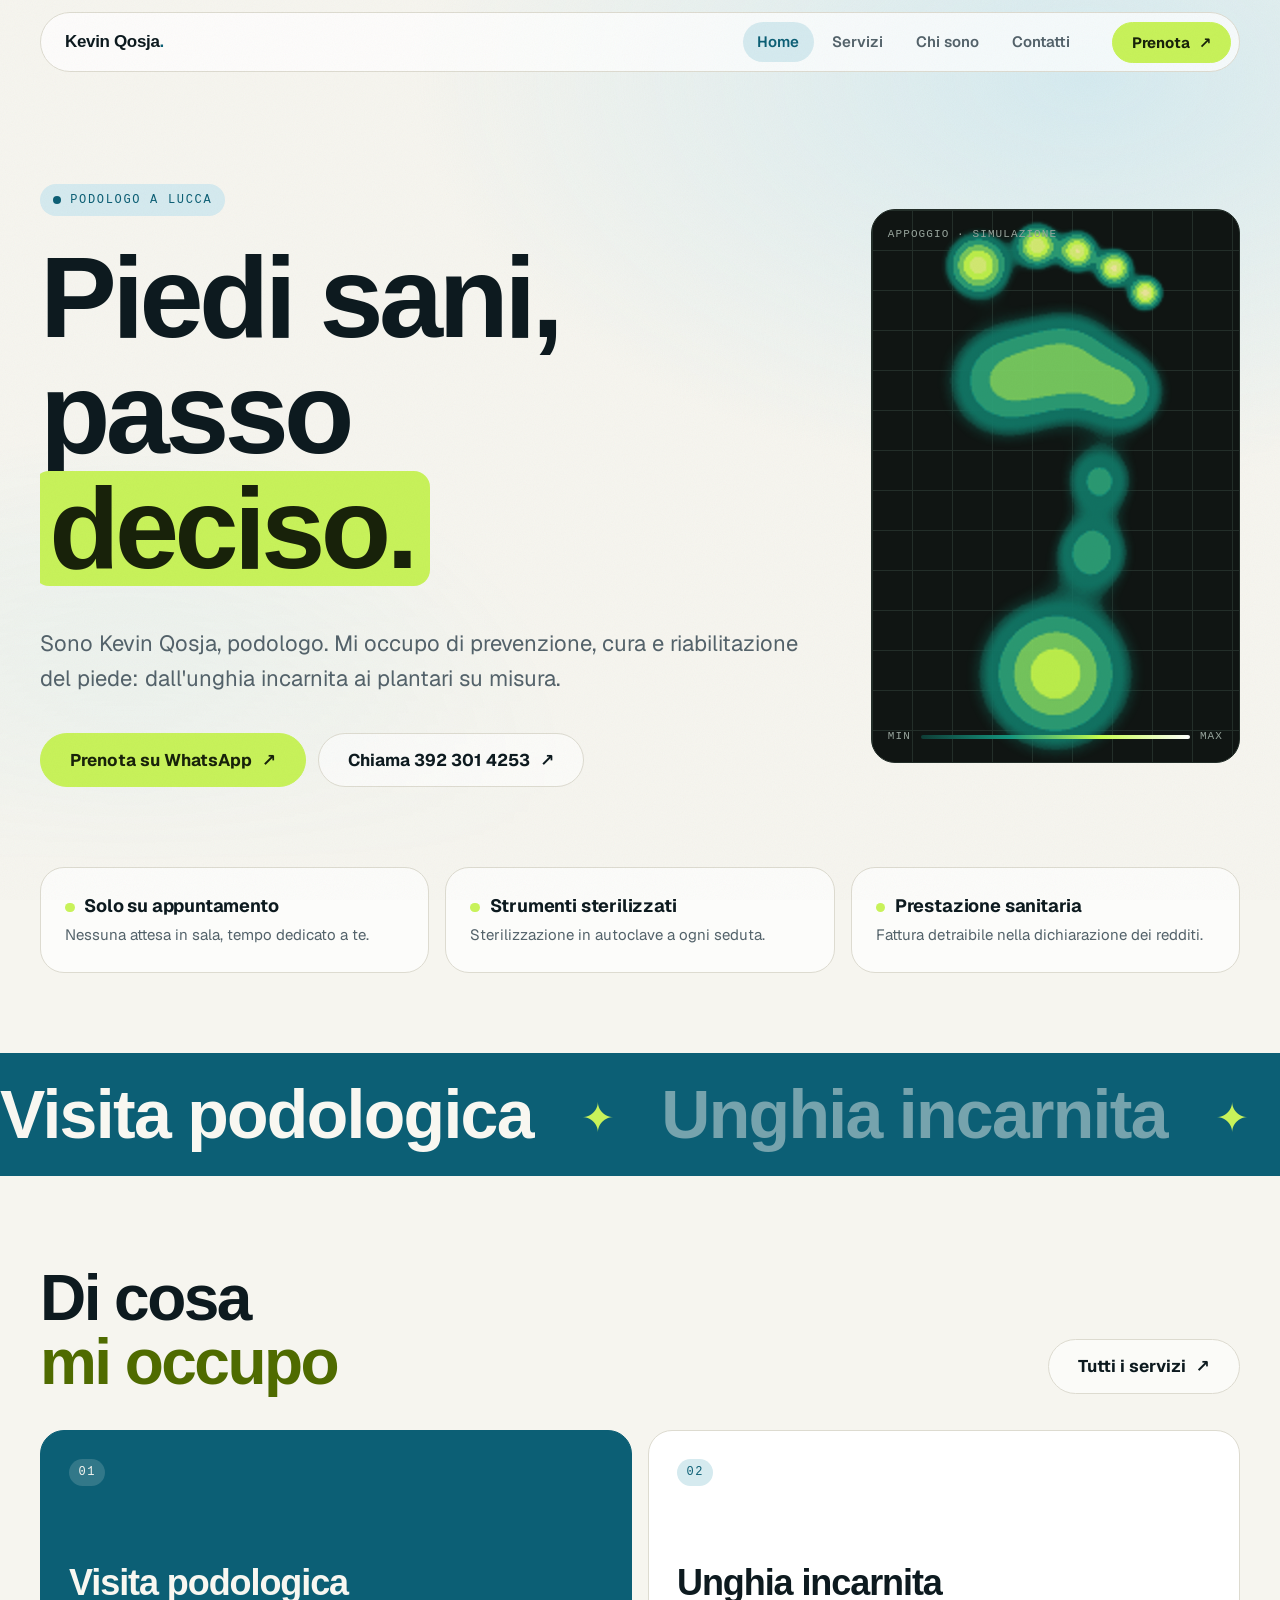
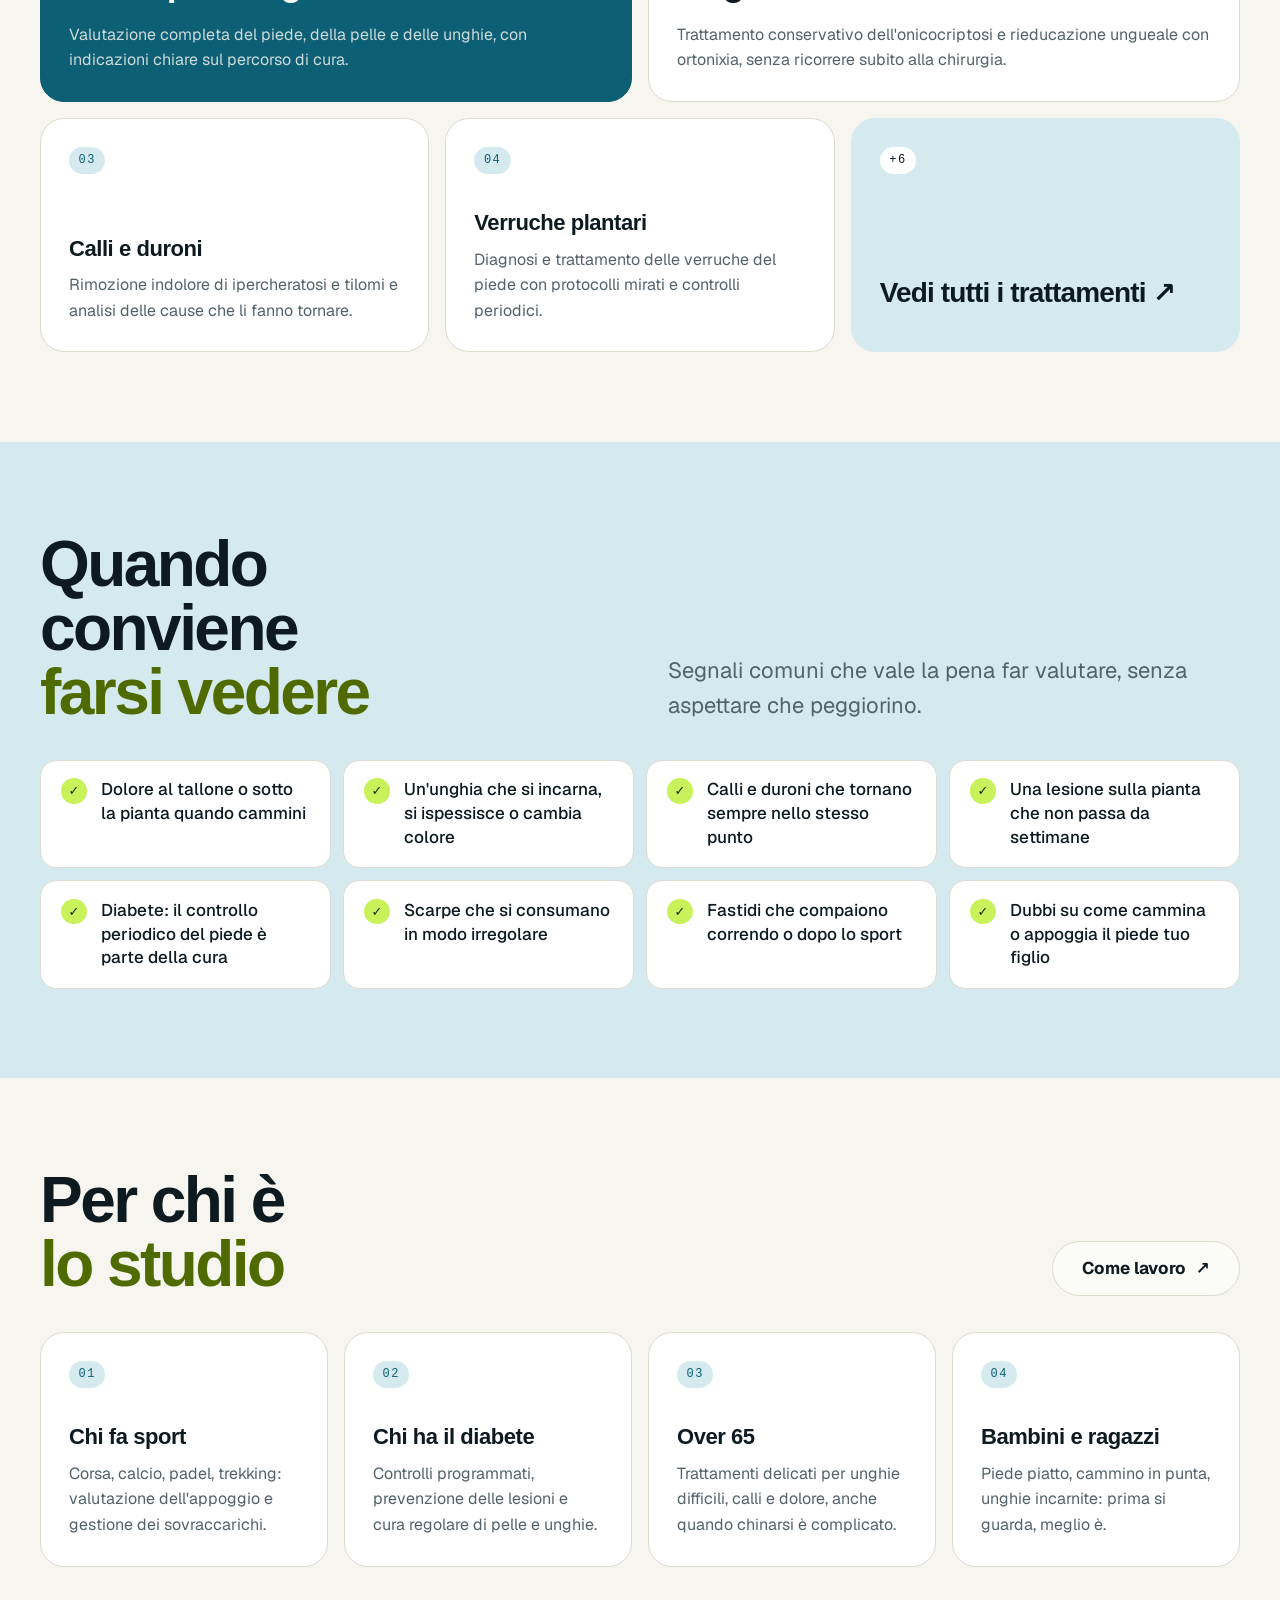
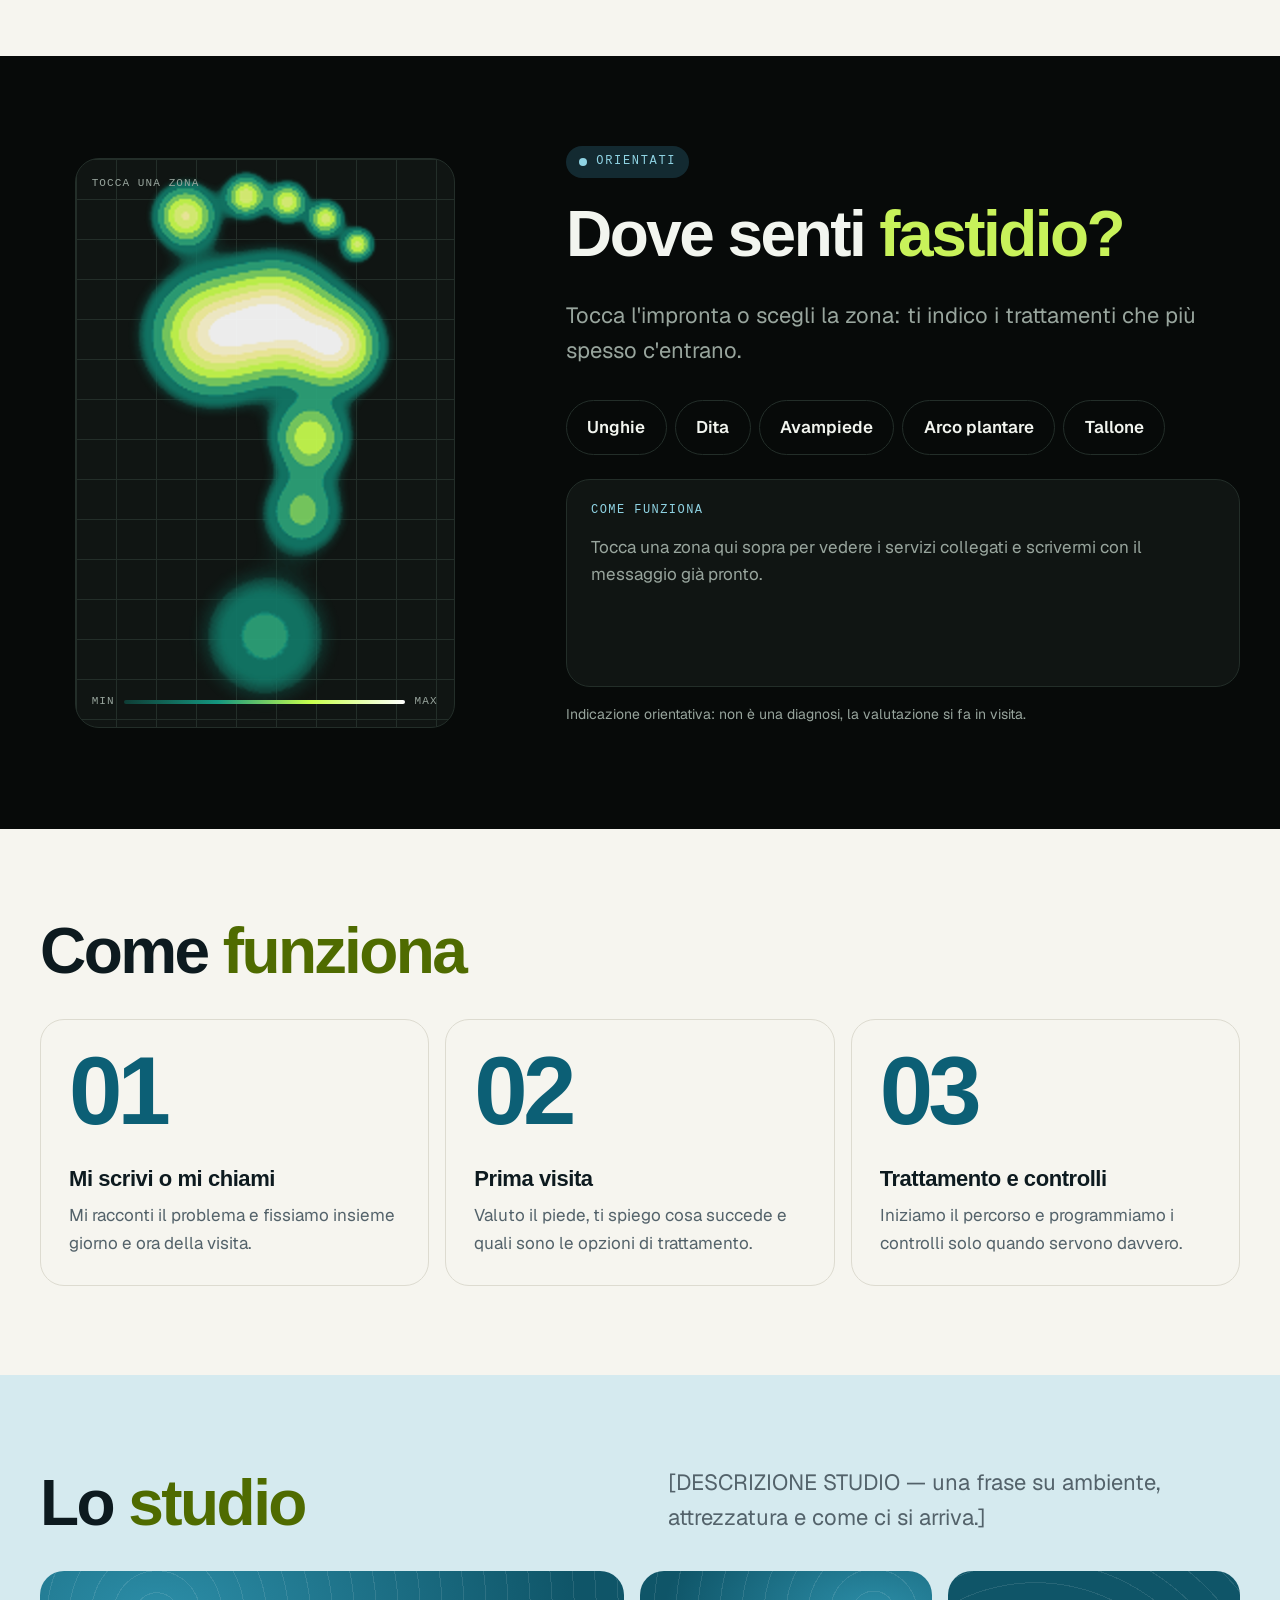
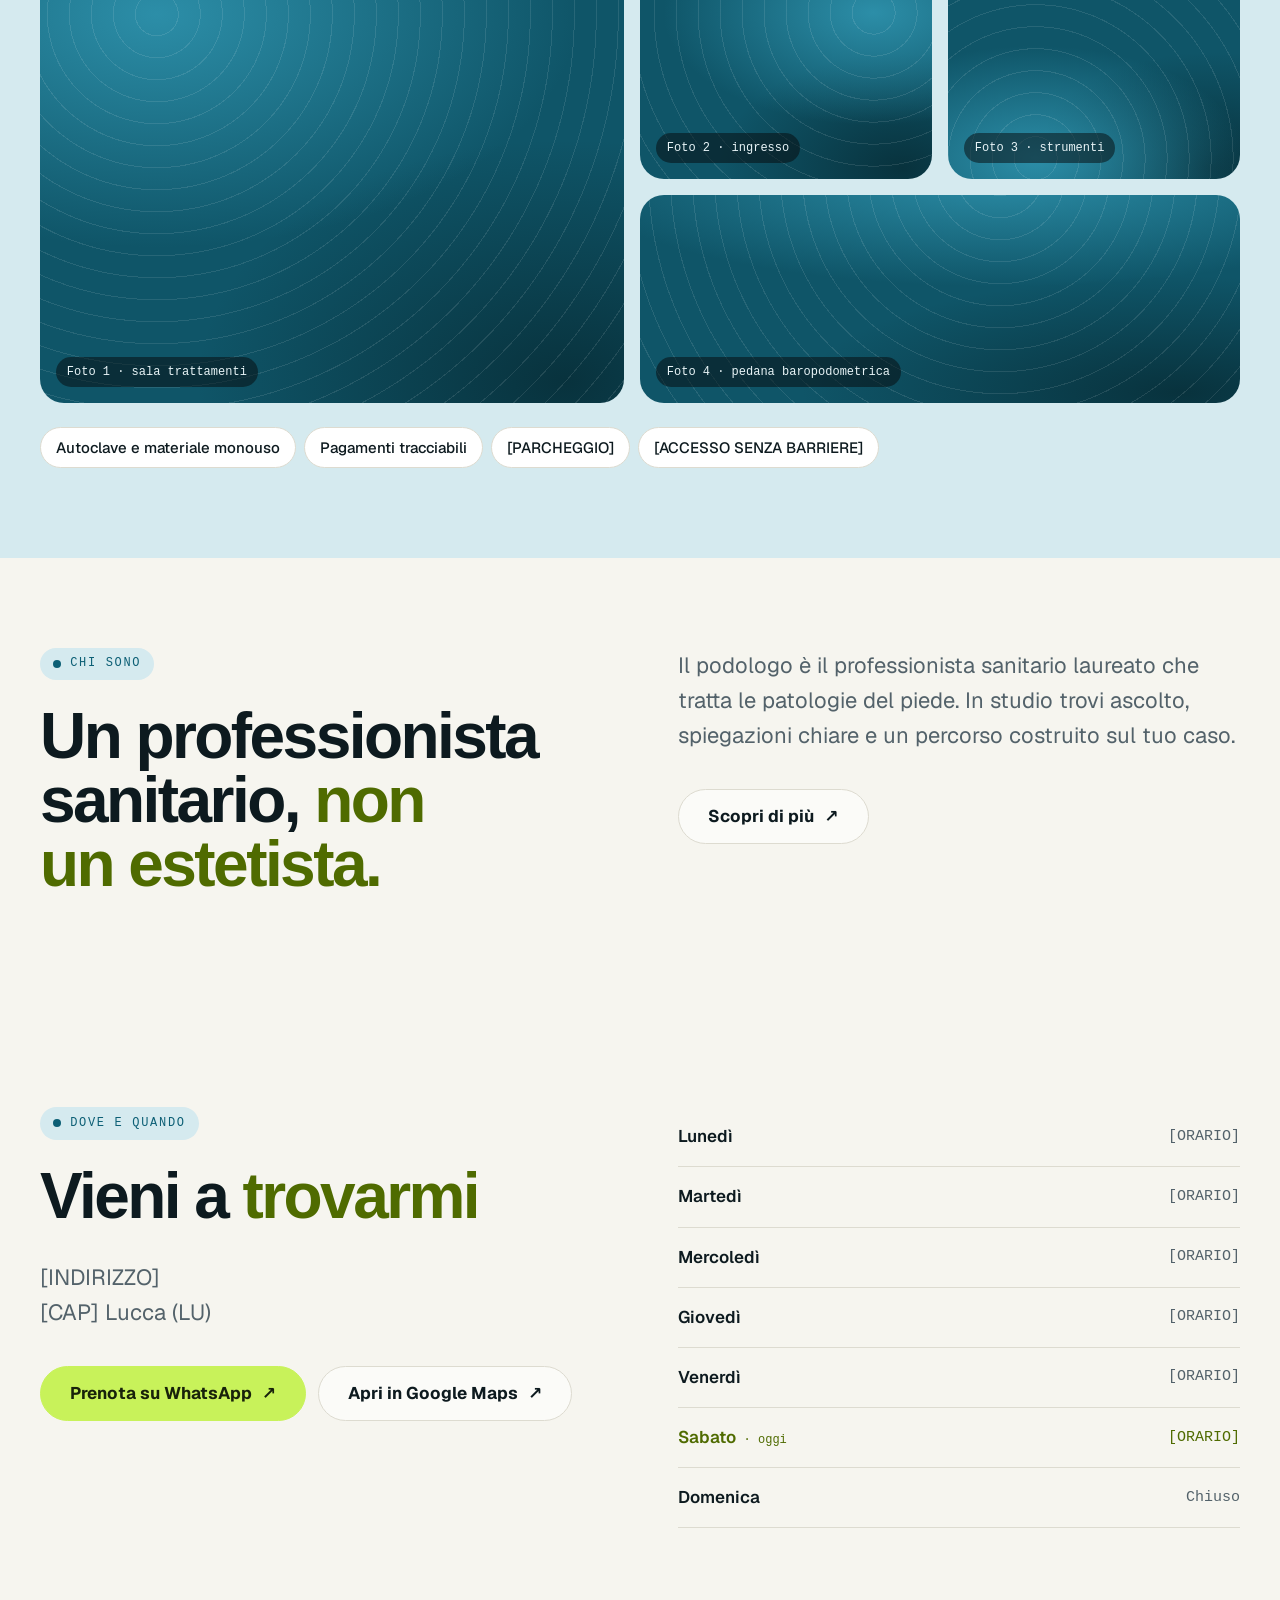
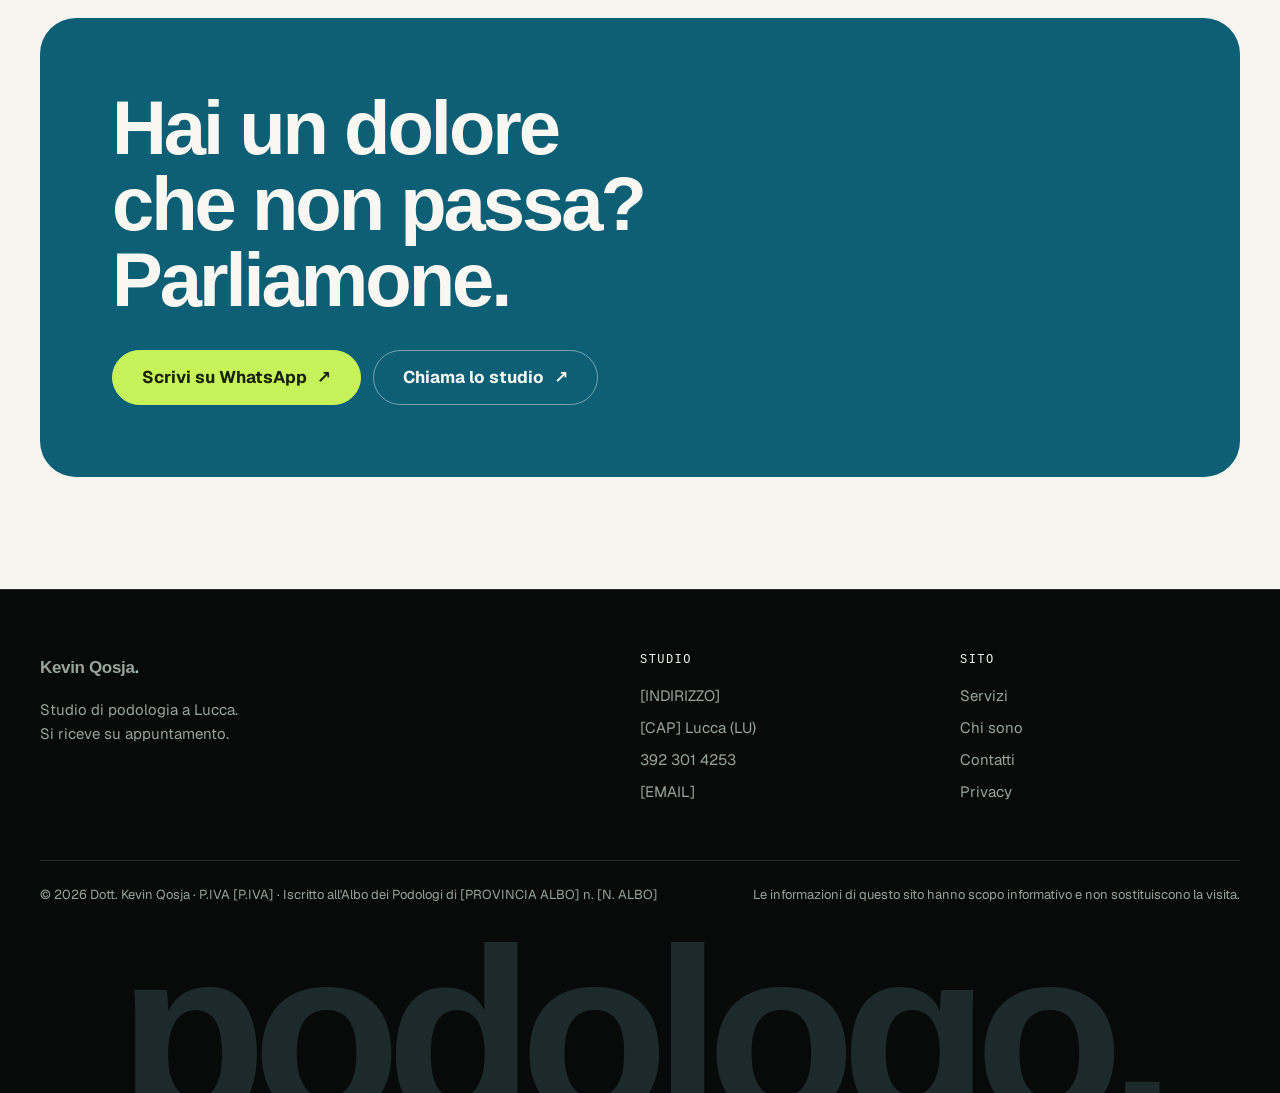
==== index.html @ 8a1498cc "Sito dello studio di podologia di Kevin Qosja (bozza) Sito statico multi-pagina: home, servizi, chi " ====
<!doctype html>
<html lang="it">
<head>
  <meta charset="utf-8">
  <meta name="viewport" content="width=device-width, initial-scale=1">
  <title>Kevin Qosja — Podologo a Lucca</title>
  <meta name="description" content="Studio di podologia a Lucca: unghia incarnita, calli, verruche, piede diabetico, plantari su misura. Prenota su WhatsApp o per telefono.">
  <meta name="robots" content="noindex, nofollow">
  <meta name="theme-color" content="#0c5f75">
  <link rel="preload" href="fonts/bricolage-grotesque.woff2" as="font" type="font/woff2" crossorigin>
  <link rel="preload" href="fonts/geist.woff2" as="font" type="font/woff2" crossorigin>
  <meta property="og:type" content="website">
  <meta property="og:locale" content="it_IT">
  <meta property="og:title" content="Kevin Qosja — Podologo a Lucca">
  <meta property="og:description" content="Studio di podologia a Lucca: unghia incarnita, calli, verruche, piede diabetico, plantari su misura. Prenota su WhatsApp o per telefono.">
  <link rel="icon" href="favicon.svg" type="image/svg+xml">
  <link rel="stylesheet" href="css/style.css">
  <script>document.documentElement.classList.add('js')</script>
</head>
<body>
  <a class="skip" href="#contenuto">Vai al contenuto</a>
  <div class="progress" aria-hidden="true"></div>

  <header class="header">
    <div class="wrap">
      <div class="header__in">
        <a class="logo" href="index.html">Kevin Qosja<span>.</span></a>
        <button class="burger" aria-label="Apri il menu" aria-expanded="false" aria-controls="nav"><span></span></button>
        <nav class="nav" id="nav" aria-label="Principale">
          <ul>
          <li><a href="index.html" aria-current="page">Home</a></li>
          <li><a href="servizi.html">Servizi</a></li>
          <li><a href="chi-sono.html">Chi sono</a></li>
          <li><a href="contatti.html">Contatti</a></li>
          </ul>
          <a class="btn btn--sm" href="https://wa.me/393923014253?text=Buongiorno%2C%20vorrei%20prenotare%20una%20visita%20podologica.">Prenota</a>
        </nav>
      </div>
    </div>
  </header>

  <main id="contenuto">
    <section class="hero">
      <div class="wrap hero__grid">
        <div>
          <p class="eyebrow">Podologo a Lucca</p>
          <h1>
            <span class="line"><span>Piedi sani,</span></span>
            <span class="line" style="--i:1"><span>passo</span></span>
            <span class="line" style="--i:2"><span class="accent">deciso.</span></span>
          </h1>
          <p class="lead" data-reveal style="--i:4">Sono Kevin Qosja, podologo. Mi occupo di prevenzione, cura e riabilitazione del piede: dall'unghia incarnita ai plantari su misura.</p>
          <div class="btn-row" data-reveal style="--i:5">
            <a class="btn" href="https://wa.me/393923014253?text=Buongiorno%2C%20vorrei%20prenotare%20una%20visita%20podologica.">Prenota su WhatsApp</a>
            <a class="btn btn--ghost" href="tel:+393923014253">Chiama 392 301 4253</a>
          </div>
        </div>
        <div class="foot dark">
          <span class="foot__tag">Appoggio · simulazione</span>
          <canvas data-foot aria-hidden="true"></canvas>
          <span class="foot__legend">min<i></i>max</span>
        </div>
      </div>
    </section>

    <section class="wrap" aria-label="In breve">
      <ul class="facts">
        <li data-reveal><strong>Solo su appuntamento</strong><span>Nessuna attesa in sala, tempo dedicato a te.</span></li>
        <li data-reveal style="--i:1"><strong>Strumenti sterilizzati</strong><span>Sterilizzazione in autoclave a ogni seduta.</span></li>
        <li data-reveal style="--i:2"><strong>Prestazione sanitaria</strong><span>Fattura detraibile nella dichiarazione dei redditi.</span></li>
      </ul>
    </section>

    <div class="marquee" aria-hidden="true">
      <div class="marquee__track"><span>Visita podologica</span><span>Unghia incarnita</span><span>Calli e duroni</span><span>Verruche plantari</span><span>Piede diabetico</span><span>Plantari su misura</span><span>Esame baropodometrico</span><span>Micosi delle unghie</span><span>Podologia sportiva</span><span>Podologia pediatrica</span><span>Visita podologica</span><span>Unghia incarnita</span><span>Calli e duroni</span><span>Verruche plantari</span><span>Piede diabetico</span><span>Plantari su misura</span><span>Esame baropodometrico</span><span>Micosi delle unghie</span><span>Podologia sportiva</span><span>Podologia pediatrica</span></div>
    </div>

    <section class="section">
      <div class="wrap">
        <div class="head" data-reveal>
          <h2>Di cosa <em>mi occupo</em></h2>
          <a class="btn btn--ghost" href="servizi.html">Tutti i servizi</a>
        </div>
        <div class="bento">
          <a class="card" href="servizi.html#visita-podologica" data-reveal style="--i:0">
            <span class="card__n">01</span>
            <h3>Visita podologica</h3>
            <p>Valutazione completa del piede, della pelle e delle unghie, con indicazioni chiare sul percorso di cura.</p>
          </a>
          <a class="card" href="servizi.html#unghia-incarnita" data-reveal style="--i:1">
            <span class="card__n">02</span>
            <h3>Unghia incarnita</h3>
            <p>Trattamento conservativo dell'onicocriptosi e rieducazione ungueale con ortonixia, senza ricorrere subito alla chirurgia.</p>
          </a>
          <a class="card" href="servizi.html#calli-e-duroni" data-reveal style="--i:2">
            <span class="card__n">03</span>
            <h3>Calli e duroni</h3>
            <p>Rimozione indolore di ipercheratosi e tilomi e analisi delle cause che li fanno tornare.</p>
          </a>
          <a class="card" href="servizi.html#verruche-plantari" data-reveal style="--i:0">
            <span class="card__n">04</span>
            <h3>Verruche plantari</h3>
            <p>Diagnosi e trattamento delle verruche del piede con protocolli mirati e controlli periodici.</p>
          </a>
          <a class="card card--accent" href="servizi.html" data-reveal style="--i:2">
            <span class="card__n">+6</span>
            <h3>Vedi tutti i trattamenti ↗</h3>
          </a>
        </div>
      </div>
    </section>

    <section class="section band">
      <div class="wrap">
        <div class="head" data-reveal>
          <h2>Quando conviene <em>farsi vedere</em></h2>
          <p class="lead" style="max-width:26em;margin:0">Segnali comuni che vale la pena far valutare, senza aspettare che peggiorino.</p>
        </div>
        <ul class="checks" data-reveal style="--i:1">
          <li>Dolore al tallone o sotto la pianta quando cammini</li>
          <li>Un'unghia che si incarna, si ispessisce o cambia colore</li>
          <li>Calli e duroni che tornano sempre nello stesso punto</li>
          <li>Una lesione sulla pianta che non passa da settimane</li>
          <li>Diabete: il controllo periodico del piede è parte della cura</li>
          <li>Scarpe che si consumano in modo irregolare</li>
          <li>Fastidi che compaiono correndo o dopo lo sport</li>
          <li>Dubbi su come cammina o appoggia il piede tuo figlio</li>
        </ul>
      </div>
    </section>

    <section class="section">
      <div class="wrap">
        <div class="head" data-reveal>
          <h2>Per chi è <em>lo studio</em></h2>
          <a class="btn btn--ghost" href="chi-sono.html">Come lavoro</a>
        </div>
        <ul class="grid">
          <li class="card" id="chi-fa-sport" data-reveal style="--i:0">
            <span class="card__n">01</span>
            <h3>Chi fa sport</h3>
            <p>Corsa, calcio, padel, trekking: valutazione dell'appoggio e gestione dei sovraccarichi.</p>
          </li>
          <li class="card" id="chi-ha-il-diabete" data-reveal style="--i:1">
            <span class="card__n">02</span>
            <h3>Chi ha il diabete</h3>
            <p>Controlli programmati, prevenzione delle lesioni e cura regolare di pelle e unghie.</p>
          </li>
          <li class="card" id="over-65" data-reveal style="--i:2">
            <span class="card__n">03</span>
            <h3>Over 65</h3>
            <p>Trattamenti delicati per unghie difficili, calli e dolore, anche quando chinarsi è complicato.</p>
          </li>
          <li class="card" id="bambini-e-ragazzi" data-reveal style="--i:0">
            <span class="card__n">04</span>
            <h3>Bambini e ragazzi</h3>
            <p>Piede piatto, cammino in punta, unghie incarnite: prima si guarda, meglio è.</p>
          </li>
        </ul>
      </div>
    </section>

    <section class="section dark" data-finder>
      <div class="wrap finder">
        <div data-reveal>
          <div class="foot dark">
          <span class="foot__tag">Tocca una zona</span>
          <canvas data-foot aria-hidden="true"></canvas>
          <span class="foot__legend">min<i></i>max</span>
        </div>
        </div>
        <div data-reveal style="--i:1">
          <p class="eyebrow">Orientati</p>
          <h2>Dove senti <em>fastidio?</em></h2>
          <p class="lead">Tocca l'impronta o scegli la zona: ti indico i trattamenti che più spesso c'entrano.</p>
          <div class="chips" role="group" aria-label="Zona del piede">
            <button class="chip" type="button" aria-pressed="false" data-zone="unghie" data-blob="dita">Unghie</button>
            <button class="chip" type="button" aria-pressed="false" data-zone="dita" data-blob="dita">Dita</button>
            <button class="chip" type="button" aria-pressed="false" data-zone="avampiede" data-blob="avampiede">Avampiede</button>
            <button class="chip" type="button" aria-pressed="false" data-zone="arco" data-blob="arco">Arco plantare</button>
            <button class="chip" type="button" aria-pressed="false" data-zone="tallone" data-blob="tallone">Tallone</button>
          </div>
          <div class="finder__out" aria-live="polite">
            <div data-panel="intro">
              <h3>Come funziona</h3>
              <p class="muted">Tocca una zona qui sopra per vedere i servizi collegati e scrivermi con il messaggio già pronto.</p>
            </div>
            <div data-panel="unghie" hidden>
              <h3>Unghie — può esserti utile</h3>
              <ul>
                <li><a href="servizi.html#unghia-incarnita">Unghia incarnita</a></li>
                <li><a href="servizi.html#micosi-delle-unghie">Micosi delle unghie</a></li>
              </ul>
              <div class="btn-row"><a class="btn btn--sm" href="https://wa.me/393923014253?text=Buongiorno%2C%20ho%20un%20fastidio%20in%20questa%20zona%20del%20piede%3A%20unghie.%20Vorrei%20prenotare%20una%20visita%20podologica.">Scrivimi di questo</a></div>
            </div>
            <div data-panel="dita" hidden>
              <h3>Dita — può esserti utile</h3>
              <ul>
                <li><a href="servizi.html#calli-e-duroni">Calli e duroni</a></li>
                <li><a href="servizi.html#visita-podologica">Visita podologica</a></li>
              </ul>
              <div class="btn-row"><a class="btn btn--sm" href="https://wa.me/393923014253?text=Buongiorno%2C%20ho%20un%20fastidio%20in%20questa%20zona%20del%20piede%3A%20dita.%20Vorrei%20prenotare%20una%20visita%20podologica.">Scrivimi di questo</a></div>
            </div>
            <div data-panel="avampiede" hidden>
              <h3>Avampiede — può esserti utile</h3>
              <ul>
                <li><a href="servizi.html#calli-e-duroni">Calli e duroni</a></li>
                <li><a href="servizi.html#verruche-plantari">Verruche plantari</a></li>
                <li><a href="servizi.html#plantari-su-misura">Plantari su misura</a></li>
              </ul>
              <div class="btn-row"><a class="btn btn--sm" href="https://wa.me/393923014253?text=Buongiorno%2C%20ho%20un%20fastidio%20in%20questa%20zona%20del%20piede%3A%20avampiede.%20Vorrei%20prenotare%20una%20visita%20podologica.">Scrivimi di questo</a></div>
            </div>
            <div data-panel="arco" hidden>
              <h3>Arco plantare — può esserti utile</h3>
              <ul>
                <li><a href="servizi.html#esame-baropodometrico">Esame baropodometrico</a></li>
                <li><a href="servizi.html#plantari-su-misura">Plantari su misura</a></li>
              </ul>
              <div class="btn-row"><a class="btn btn--sm" href="https://wa.me/393923014253?text=Buongiorno%2C%20ho%20un%20fastidio%20in%20questa%20zona%20del%20piede%3A%20arco%20plantare.%20Vorrei%20prenotare%20una%20visita%20podologica.">Scrivimi di questo</a></div>
            </div>
            <div data-panel="tallone" hidden>
              <h3>Tallone — può esserti utile</h3>
              <ul>
                <li><a href="servizi.html#plantari-su-misura">Plantari su misura</a></li>
                <li><a href="servizi.html#verruche-plantari">Verruche plantari</a></li>
                <li><a href="servizi.html#podologia-sportiva">Podologia sportiva</a></li>
              </ul>
              <div class="btn-row"><a class="btn btn--sm" href="https://wa.me/393923014253?text=Buongiorno%2C%20ho%20un%20fastidio%20in%20questa%20zona%20del%20piede%3A%20tallone.%20Vorrei%20prenotare%20una%20visita%20podologica.">Scrivimi di questo</a></div>
            </div>
          </div>
          <p class="note" style="margin-top:1rem">Indicazione orientativa: non è una diagnosi, la valutazione si fa in visita.</p>
        </div>
      </div>
    </section>

    <section class="section">
      <div class="wrap">
        <div class="head" data-reveal><h2>Come <em>funziona</em></h2></div>
        <ol class="steps">
          <li data-reveal><h3>Mi scrivi o mi chiami</h3><p>Mi racconti il problema e fissiamo insieme giorno e ora della visita.</p></li>
          <li data-reveal style="--i:1"><h3>Prima visita</h3><p>Valuto il piede, ti spiego cosa succede e quali sono le opzioni di trattamento.</p></li>
          <li data-reveal style="--i:2"><h3>Trattamento e controlli</h3><p>Iniziamo il percorso e programmiamo i controlli solo quando servono davvero.</p></li>
        </ol>
      </div>
    </section>

    <section class="section band">
      <div class="wrap">
        <div class="head" data-reveal>
          <h2>Lo <em>studio</em></h2>
          <p class="lead" style="max-width:26em;margin:0">[DESCRIZIONE STUDIO — una frase su ambiente, attrezzatura e come ci si arriva.]</p>
        </div>
        <div class="gallery" data-reveal style="--i:1">
          <div class="portrait"><span>Foto 1 · sala trattamenti</span></div>
          <div class="portrait"><span>Foto 2 · ingresso</span></div>
          <div class="portrait"><span>Foto 3 · strumenti</span></div>
          <div class="portrait"><span>Foto 4 · pedana baropodometrica</span></div>
        </div>
        <ul class="pills" data-reveal style="--i:2">
          <li>Autoclave e materiale monouso</li>
          <li>Pagamenti tracciabili</li>
          <li>[PARCHEGGIO]</li>
          <li>[ACCESSO SENZA BARRIERE]</li>
        </ul>
      </div>
    </section>

    <section class="section">
      <div class="wrap split">
        <div data-reveal>
          <p class="eyebrow">Chi sono</p>
          <h2>Un professionista sanitario, <em>non un estetista.</em></h2>
        </div>
        <div data-reveal style="--i:1">
          <p class="lead">Il podologo è il professionista sanitario laureato che tratta le patologie del piede. In studio trovi ascolto, spiegazioni chiare e un percorso costruito sul tuo caso.</p>
          <div class="btn-row"><a class="btn btn--ghost" href="chi-sono.html">Scopri di più</a></div>
        </div>
      </div>
    </section>

    <section class="section">
      <div class="wrap split">
        <div data-reveal>
          <p class="eyebrow">Dove e quando</p>
          <h2>Vieni a <em>trovarmi</em></h2>
          <p class="lead">[INDIRIZZO]<br>[CAP] Lucca (LU)</p>
          <div class="btn-row">
            <a class="btn" href="https://wa.me/393923014253?text=Buongiorno%2C%20vorrei%20prenotare%20una%20visita%20podologica.">Prenota su WhatsApp</a>
            <a class="btn btn--ghost" href="https://www.google.com/maps/search/?api=1&amp;query=[INDIRIZZO+PER+MAPS]" target="_blank" rel="noopener">Apri in Google Maps</a>
          </div>
        </div>
        <table class="hours" data-reveal style="--i:1">
          <tbody>
            <tr><th scope="row">Lunedì</th><td>[ORARIO]</td></tr>
            <tr><th scope="row">Martedì</th><td>[ORARIO]</td></tr>
            <tr><th scope="row">Mercoledì</th><td>[ORARIO]</td></tr>
            <tr><th scope="row">Giovedì</th><td>[ORARIO]</td></tr>
            <tr><th scope="row">Venerdì</th><td>[ORARIO]</td></tr>
            <tr><th scope="row">Sabato</th><td>[ORARIO]</td></tr>
            <tr><th scope="row">Domenica</th><td>Chiuso</td></tr>
          </tbody>
        </table>
      </div>
    </section>

    <section class="wrap">
      <div class="cta" data-reveal>
        <h2>Hai un dolore che non passa? Parliamone.</h2>
        <div class="btn-row">
          <a class="btn" href="https://wa.me/393923014253?text=Buongiorno%2C%20vorrei%20prenotare%20una%20visita%20podologica.">Scrivi su WhatsApp</a>
          <a class="btn btn--ghost" href="tel:+393923014253">Chiama lo studio</a>
        </div>
      </div>
    </section>
  </main>

  <footer class="footer dark">
    <div class="wrap">
      <div class="footer__grid">
        <div>
          <p class="logo">Kevin Qosja<span>.</span></p>
          <p>Studio di podologia a Lucca.<br>Si riceve su appuntamento.</p>
        </div>
        <div>
          <h3>Studio</h3>
          <ul>
            <li>[INDIRIZZO]</li>
            <li>[CAP] Lucca (LU)</li>
            <li><a href="tel:+393923014253">392 301 4253</a></li>
            <li><a href="mailto:[EMAIL]">[EMAIL]</a></li>
          </ul>
        </div>
        <div>
          <h3>Sito</h3>
          <ul>
            <li><a href="servizi.html">Servizi</a></li>
            <li><a href="chi-sono.html">Chi sono</a></li>
            <li><a href="contatti.html">Contatti</a></li>
            <li><a href="privacy.html">Privacy</a></li>
          </ul>
        </div>
      </div>
      <div class="footer__legal">
        <span>© <span data-year>2026</span> Dott. Kevin Qosja · P.IVA [P.IVA] · Iscritto all'Albo dei Podologi di [PROVINCIA ALBO] n. [N. ALBO]</span>
        <span>Le informazioni di questo sito hanno scopo informativo e non sostituiscono la visita.</span>
      </div>
    </div>
    <p class="footer__big" aria-hidden="true">podologo.</p>
  </footer>

  <div class="dock">
    <a class="btn" href="https://wa.me/393923014253?text=Buongiorno%2C%20vorrei%20prenotare%20una%20visita%20podologica.">WhatsApp</a>
    <a class="btn btn--ghost" href="tel:+393923014253">Chiama</a>
  </div>

  <script src="js/main.js" defer></script>
</body>
</html>
---- css/style.css ----
@view-transition { navigation: auto; }

@font-face {
  font-family: "Bricolage Grotesque"; src: url("../fonts/bricolage-grotesque.woff2") format("woff2");
  font-weight: 200 800; font-display: swap;
}
@font-face {
  font-family: "Geist"; src: url("../fonts/geist.woff2") format("woff2");
  font-weight: 100 900; font-display: swap;
}

:root {
  --bg: #f6f5ef;
  --surface: #ffffff;
  --surface-2: #eceae1;
  --line: #dddbd0;
  --text: #0d1a1f;
  --muted: #53626a;
  --accent: #0c5f75;
  --accent-soft: #d5eaef;
  --accent-fg: #0c5f75;
  --accent-2: #38bdd8;
  --accent-ink: #f8f7f1;
  --pop: #c8f25a;
  --pop-fg: #4f6b00;
  --pop-ink: #18220a;
  --on-ink: #f6f5ef;
  --radius: 24px;
  --wrap: 1200px;
  --ease: cubic-bezier(.2, .8, .2, 1);
  --font: "Geist", "Helvetica Neue", Helvetica, "Segoe UI", system-ui, sans-serif;
  --display: "Bricolage Grotesque", "Helvetica Neue", Helvetica, "Segoe UI", system-ui, sans-serif;
  --mono: ui-monospace, "SF Mono", Menlo, Consolas, monospace;
  color-scheme: light;
}

/* Dark bands: same components, inverted tokens */
.dark {
  --bg: #070a09;
  --surface: #101513;
  --surface-2: #161d1a;
  --line: #232e29;
  --text: #f2f5ef;
  --muted: #98a59d;
  --accent: #8fd3e3;
  --accent-soft: #132a31;
  --accent-fg: #8fd3e3;
  --accent-ink: #070a09;
  --pop-fg: #c8f25a;
  background: var(--bg); color: var(--text); color-scheme: dark;
}

*, *::before, *::after { box-sizing: border-box; }

html { scroll-behavior: smooth; -webkit-text-size-adjust: 100%; }

body {
  margin: 0;
  background: var(--bg);
  color: var(--text);
  font-family: var(--font);
  font-size: 1.0625rem;
  line-height: 1.6;
  -webkit-font-smoothing: antialiased;
  overflow-x: clip;
}

/* Film grain */
body::before {
  content: "";
  position: fixed; inset: 0; z-index: 90; pointer-events: none;
  background-image: url("data:image/svg+xml,%3Csvg xmlns='http://www.w3.org/2000/svg' width='200' height='200'%3E%3Cfilter id='n'%3E%3CfeTurbulence type='fractalNoise' baseFrequency='.9' numOctaves='2' stitchTiles='stitch'/%3E%3C/filter%3E%3Crect width='100%25' height='100%25' filter='url(%23n)'/%3E%3C/svg%3E");
  opacity: .05; mix-blend-mode: multiply;
}

img, svg, canvas { max-width: 100%; display: block; }
a { color: inherit; }
p { margin: 0 0 1em; }
ul, ol { margin: 0; padding: 0; list-style: none; }
::selection { background: var(--pop); color: var(--pop-ink); }

h1, h2, h3 {
  margin: 0 0 .5em;
  font-family: var(--display);
  font-weight: 800;
  line-height: 1;
  letter-spacing: -0.04em;
  text-wrap: balance;
}
h1 { font-size: clamp(3rem, 9vw, 7.5rem); }
h2 { font-size: clamp(2.125rem, 5.5vw, 4rem); }
h3 { font-size: 1.375rem; line-height: 1.15; letter-spacing: -0.02em; }

:focus-visible { outline: 3px solid var(--pop-fg); outline-offset: 3px; border-radius: 6px; }

.wrap { width: min(100% - 2.5rem, var(--wrap)); margin-inline: auto; }
.section { padding: clamp(3.5rem, 7vw, 6rem) 0; }
.band { background: var(--accent-soft); }
h2 em { font-style: normal; color: var(--pop-fg); }
.accent { padding: 0 .14em; margin-left: -.06em; border-radius: .14em; background: var(--pop); color: var(--pop-ink); }
.muted { color: var(--muted); }
.lead { font-size: clamp(1.125rem, 2vw, 1.375rem); color: var(--muted); max-width: 36em; }
.note { font-size: .875rem; color: var(--muted); }

.eyebrow {
  display: inline-flex; align-items: center; gap: .75em;
  margin-bottom: 1.5rem;
  font-family: var(--mono); font-size: .75rem; letter-spacing: .14em; text-transform: uppercase;
  color: var(--accent-fg);
  padding: .55em 1.1em; border-radius: 999px; background: var(--accent-soft);
}
.eyebrow::before {
  content: ""; width: .5rem; height: .5rem; border-radius: 50%; background: currentColor;
  box-shadow: 0 0 0 0 currentColor; animation: ping 2.4s ease-out infinite;
}
@keyframes ping { to { box-shadow: 0 0 0 .75rem transparent; } }

.skip {
  position: absolute; left: 1rem; top: -4rem; z-index: 100;
  padding: .75rem 1rem; border-radius: 999px; background: var(--accent); color: var(--accent-ink); font-weight: 700;
}
.skip:focus { top: 1rem; }

/* Scroll progress */
.progress {
  position: fixed; inset: 0 0 auto 0; z-index: 80; height: 3px;
  background: linear-gradient(90deg, var(--accent), var(--pop));
  transform-origin: 0 50%; scale: 0 1;
}
@supports (animation-timeline: scroll()) {
  .progress { animation: grow linear both; animation-timeline: scroll(root); }
}
@keyframes grow { to { scale: 1 1; } }

/* Buttons */
.btn {
  position: relative;
  display: inline-flex; align-items: center; justify-content: center; gap: .6em;
  padding: 1.05em 1.7em;
  border: 1px solid var(--pop); border-radius: 999px;
  background: var(--pop); color: var(--pop-ink);
  font: inherit; font-weight: 700; line-height: 1; text-decoration: none; white-space: nowrap;
  cursor: pointer;
  transition: transform .25s var(--ease), box-shadow .25s var(--ease), border-color .2s, color .2s;
}
.btn::after { content: "↗"; transition: transform .25s var(--ease); }
.btn:hover { transform: translateY(-2px); box-shadow: 0 12px 40px -12px color-mix(in srgb, var(--pop) 75%, transparent); }
.btn:hover::after { transform: translate(2px, -2px); }
.btn--ghost { background: color-mix(in srgb, var(--surface) 60%, transparent); color: var(--text); border-color: var(--line); }
.btn--ghost:hover { border-color: var(--accent-fg); color: var(--accent-fg); box-shadow: none; }
.btn--sm { padding: .8em 1.25em; font-size: .9375rem; }
.btn-row { display: flex; flex-wrap: wrap; gap: .75rem; margin-top: 2.25rem; }

/* Header: floating glass pill */
.header { position: sticky; top: .75rem; z-index: 50; margin-top: .75rem; view-transition-name: site-header; transition: transform .45s var(--ease); }
.header.is-hidden { transform: translateY(-160%); }
.header__in {
  position: relative;
  display: flex; align-items: center; justify-content: space-between; gap: 1.5rem;
  min-height: 3.75rem; padding: .5rem .5rem .5rem 1.5rem;
  border: 1px solid var(--line); border-radius: 999px;
  background: color-mix(in srgb, var(--surface) 72%, transparent);
  backdrop-filter: blur(18px) saturate(1.5); -webkit-backdrop-filter: blur(18px) saturate(1.5);
}
.logo { font-family: var(--display); font-weight: 800; font-size: 1.0625rem; letter-spacing: -0.02em; text-decoration: none; white-space: nowrap; }
.logo span { color: var(--accent-fg); }
.nav { display: flex; align-items: center; gap: 1.75rem; }
.nav ul { display: flex; gap: .25rem; }
.nav a:not(.btn) {
  display: block; padding: .5rem .9rem; border-radius: 999px;
  text-decoration: none; font-weight: 600; font-size: .9375rem; color: var(--muted);
  transition: color .2s, background .2s;
}
.nav a:not(.btn):hover { color: var(--text); }
.nav a[aria-current="page"] { color: var(--accent-fg); background: var(--accent-soft); }
.burger {
  display: none; width: 2.75rem; height: 2.75rem; padding: 0;
  border: 0; border-radius: 50%; background: var(--surface-2); color: var(--text); cursor: pointer;
}
.burger span, .burger span::before, .burger span::after {
  content: ""; display: block; width: 1.125rem; height: 2px; margin-inline: auto; background: currentColor;
  transition: transform .3s var(--ease), background .2s;
}
.burger span { position: relative; }
.burger span::before { position: absolute; top: -6px; }
.burger span::after { position: absolute; top: 6px; }
.burger[aria-expanded="true"] span { background: transparent; }
.burger[aria-expanded="true"] span::before { transform: translateY(6px) rotate(45deg); }
.burger[aria-expanded="true"] span::after { transform: translateY(-6px) rotate(-45deg); }

@media (max-width: 820px) {
  .burger { display: block; }
  .nav {
    display: none; position: absolute; inset: calc(100% + .5rem) 0 auto 0;
    flex-direction: column; align-items: stretch; gap: 1rem;
    padding: 1.25rem; border: 1px solid var(--line); border-radius: var(--radius); background: var(--surface);
  }
  .nav.is-open { display: flex; animation: drop .35s var(--ease); }
  .nav ul { flex-direction: column; }
  .nav a:not(.btn) { font-size: 1.375rem; font-weight: 700; color: var(--text); padding: .625rem .75rem; }
  .nav a[aria-current="page"] { color: var(--accent-fg); }
}
@keyframes drop { from { opacity: 0; transform: translateY(-.5rem); } }

/* Hero */
.hero { position: relative; padding: clamp(3.5rem, 9vw, 7rem) 0 clamp(3rem, 7vw, 5rem); }
.hero::before {
  content: ""; position: absolute; inset: -12rem 0 0; z-index: -1; pointer-events: none;
  -webkit-mask-image: linear-gradient(#000 55%, transparent); mask-image: linear-gradient(#000 55%, transparent);
  background:
    radial-gradient(60rem 36rem at 85% 20%, var(--accent-soft), transparent 70%),
    radial-gradient(40rem 30rem at 10% 90%, color-mix(in srgb, var(--accent-2) 14%, transparent), transparent 70%);
}
.hero__grid { display: grid; grid-template-columns: minmax(0, 1.35fr) minmax(0, .65fr); gap: clamp(2rem, 5vw, 4rem); align-items: center; }
.hero h1 { margin-bottom: .35em; }
.hero--page h1 { font-size: clamp(2.75rem, 7.5vw, 5.75rem); max-width: 14ch; }
.line { display: block; overflow: hidden; padding-bottom: .1em; margin-bottom: -.1em; }
.line > span { display: inline-block; animation: rise 1s var(--ease) both; animation-delay: calc(var(--i, 0) * 110ms); }
@keyframes rise { from { transform: translateY(110%); } }

@media (max-width: 820px) {
  .hero__grid { grid-template-columns: 1fr; }
  .hero .foot { width: min(100%, 260px); margin: 1rem 0 0; }
}

/* Pressure map */
.foot {
  position: relative; width: min(100%, 380px); aspect-ratio: 2 / 3; margin-inline: auto;
  border: 1px solid var(--line); border-radius: var(--radius); overflow: hidden;
  background:
    linear-gradient(var(--line) 1px, transparent 1px) 0 0 / 100% 2.5rem,
    linear-gradient(90deg, var(--line) 1px, transparent 1px) 0 0 / 2.5rem 100%,
    var(--surface);
}
.foot canvas { position: absolute; inset: 0; width: 100%; height: 100%; touch-action: pan-y; }
.foot__tag, .foot__legend {
  position: absolute; z-index: 1; font-family: var(--mono); font-size: .6875rem; letter-spacing: .1em; text-transform: uppercase; color: var(--muted);
}
.foot__tag { top: 1rem; left: 1rem; }
.foot__legend { inset: auto 1rem 1rem; display: flex; align-items: center; gap: .6rem; }
.foot__legend i { flex: 1; height: 4px; border-radius: 2px; background: linear-gradient(90deg, #0f3d36, #14967f, #c8ff4d, #fff); }

/* Facts */
.facts { display: grid; grid-template-columns: repeat(3, 1fr); gap: 1rem; }
.facts li { padding: 1.5rem; border: 1px solid var(--line); border-radius: var(--radius); background: color-mix(in srgb, var(--surface) 70%, transparent); }
.facts strong::before { content: ""; display: inline-block; width: .6rem; height: .6rem; margin-right: .6rem; border-radius: 50%; background: var(--pop); }
.facts strong { display: block; font-size: 1.125rem; letter-spacing: -0.01em; }
.facts span { color: var(--muted); font-size: .9375rem; }
@media (max-width: 700px) { .facts { grid-template-columns: 1fr; } }

/* Marquee */
.marquee { overflow: hidden; padding: 1.5rem 0; margin-top: clamp(3rem, 7vw, 5rem); background: var(--accent); color: var(--accent-ink); }
.marquee__track { display: flex; width: max-content; animation: marquee 45s linear infinite; }
.marquee:hover .marquee__track { animation-play-state: paused; }
.marquee span {
  font-family: var(--display); padding-right: 3rem; font-size: clamp(2rem, 5.5vw, 4.25rem); font-weight: 700; line-height: 1.1; letter-spacing: -0.025em; white-space: nowrap;
}
.marquee span:nth-child(even) { color: color-mix(in srgb, var(--accent-ink) 45%, var(--accent)); }
.marquee span::after { content: "✦"; padding-left: 3rem; color: var(--pop); -webkit-text-stroke: 0; font-family: var(--font); font-size: .6em; vertical-align: .15em; }
@keyframes marquee { to { transform: translateX(-50%); } }

/* Section heading */
.head { display: flex; flex-wrap: wrap; align-items: end; justify-content: space-between; gap: 1.5rem; margin-bottom: 2.25rem; }
.head h2 { margin: 0; max-width: 13ch; }

/* Cards with pointer spotlight */
.grid { display: grid; gap: 1rem; grid-template-columns: repeat(auto-fill, minmax(270px, 1fr)); }
.bento { display: grid; gap: 1rem; grid-template-columns: repeat(6, 1fr); }
.bento > * { grid-column: span 2; }
.bento > :nth-child(-n+2) { grid-column: span 3; min-height: 17rem; }
.bento > :nth-child(-n+2) h3 { font-size: clamp(1.5rem, 3vw, 2.25rem); letter-spacing: -0.03em; }
@media (max-width: 820px) { .bento > *, .bento > :nth-child(-n+2) { grid-column: span 6; min-height: 0; } }

.card {
  position: relative; overflow: hidden;
  display: flex; flex-direction: column;
  padding: 1.75rem; border: 1px solid var(--line); border-radius: var(--radius); background: var(--surface);
  text-decoration: none; scroll-margin-top: 6rem;
  transition: border-color .3s, transform .4s var(--ease);
}
.card::before {
  content: ""; position: absolute; inset: 0; pointer-events: none; opacity: 0; transition: opacity .35s;
  background: radial-gradient(26rem circle at var(--mx, 50%) var(--my, 0%), color-mix(in srgb, var(--accent-soft) 80%, transparent), transparent 60%);
}
.card:hover { border-color: color-mix(in srgb, var(--accent-fg) 55%, var(--line)); transform: translateY(-4px); box-shadow: 0 24px 48px -28px rgb(13 26 21 / .35); }
.card:hover::before { opacity: 1; }
.card[hidden] { display: none; }
.card:target { border-color: var(--accent-fg); box-shadow: 0 0 0 4px color-mix(in srgb, var(--accent-fg) 20%, transparent); }
.card > * { position: relative; }
.card__n { align-self: flex-start; padding: .35em .8em; border-radius: 999px; background: var(--accent-soft); font-family: var(--mono); font-size: .75rem; letter-spacing: .12em; color: var(--accent-fg); margin-bottom: 2.25rem; }
.card h3 { margin-top: auto; }
.info .card h3 { margin-top: 0; }
/* Featured tile: the first service carries the accent */
.bento > :first-child { background: var(--accent); border-color: var(--accent); color: var(--accent-ink); }
.bento > :first-child p { color: color-mix(in srgb, var(--accent-ink) 82%, transparent); }
.bento > :first-child .card__n { background: color-mix(in srgb, var(--accent-ink) 16%, transparent); color: var(--accent-ink); }
.bento > :first-child::before { display: none; }
.card p { color: var(--muted); font-size: 1rem; margin: 0; }
.card--accent { background: var(--accent-soft); color: var(--text); border-color: var(--accent-soft); justify-content: space-between; }
.card--accent h3 { font-size: 1.75rem; letter-spacing: -0.03em; }
.card--accent .card__n, .card--accent p { color: inherit; }
.card--accent .card__n { background: var(--surface); }
.card--accent::before { display: none; }

/* Finder */
.finder { display: grid; grid-template-columns: minmax(0, .8fr) minmax(0, 1.2fr); gap: clamp(2rem, 6vw, 5rem); align-items: center; }
@media (max-width: 820px) { .finder { grid-template-columns: 1fr; } .finder .foot { width: min(100%, 300px); } }
.chips { display: flex; flex-wrap: wrap; gap: .5rem; margin: 2rem 0 1.5rem; }
.chip {
  padding: .75em 1.2em; border: 1px solid var(--line); border-radius: 999px; background: none; color: var(--text);
  font: inherit; font-weight: 600; cursor: pointer; transition: background .2s, color .2s, border-color .2s, transform .25s var(--ease);
}
.chip:hover { border-color: var(--accent-fg); transform: translateY(-2px); }
.chip[aria-pressed="true"] { background: var(--pop); border-color: var(--pop); color: var(--pop-ink); }
[data-finder] .foot canvas { cursor: pointer; }
.finder__out { min-height: 13rem; padding: 1.5rem; border: 1px solid var(--line); border-radius: var(--radius); background: var(--surface); }
.finder__out [hidden] { display: none; }
.finder__out > div { animation: drop .4s var(--ease); }
.finder__out h3 { font-family: var(--mono); font-size: .75rem; font-weight: 400; letter-spacing: .12em; text-transform: uppercase; color: var(--accent-fg); margin-bottom: 1rem; }
.finder__out li a { display: flex; justify-content: space-between; padding: .7rem 0; border-bottom: 1px solid var(--line); text-decoration: none; font-weight: 600; }
.finder__out li a::after { content: "→"; color: var(--accent-fg); transition: transform .25s var(--ease); }
.finder__out li a:hover::after { transform: translateX(4px); }
.finder__out .btn-row { margin-top: 1.25rem; }

/* Checklist */
.checks { display: grid; gap: .75rem; grid-template-columns: repeat(auto-fit, minmax(270px, 1fr)); }
.checks li { display: flex; gap: .875rem; align-items: start; padding: 1.1rem 1.25rem; border: 1px solid var(--line); border-radius: 16px; background: var(--surface); font-weight: 500; line-height: 1.4; }
.checks li::before {
  content: "✓"; flex: none; display: grid; place-items: center; width: 1.6rem; height: 1.6rem; border-radius: 50%;
  background: var(--pop); color: var(--pop-ink); font-size: .8rem; font-weight: 700;
}

/* Studio gallery */
.gallery { display: grid; gap: 1rem; grid-template-columns: 2fr 1fr 1fr; grid-template-rows: 13rem 13rem; }
.gallery .portrait { aspect-ratio: auto; }
.gallery > :first-child { grid-row: span 2; }
.gallery > :last-child { grid-column: span 2; }
@media (max-width: 700px) {
  .gallery { grid-template-columns: 1fr 1fr; grid-template-rows: 12rem 9rem 9rem; }
  .gallery > :first-child { grid-row: auto; grid-column: span 2; }
}
.pills { display: flex; flex-wrap: wrap; gap: .5rem; margin-top: 1.5rem; }
.pills li { padding: .5em 1em; border: 1px solid var(--line); border-radius: 999px; background: var(--surface); font-size: .9375rem; font-weight: 500; }

/* Steps */
.steps { display: grid; gap: 1rem; grid-template-columns: repeat(auto-fit, minmax(250px, 1fr)); counter-reset: step; }
.steps li { counter-increment: step; padding: 1.75rem; border: 1px solid var(--line); border-radius: var(--radius); }
.steps li::before {
  content: "0" counter(step); display: block; margin-bottom: 2rem; font-family: var(--display);
  font-size: clamp(4rem, 8vw, 6rem); font-weight: 800; line-height: .9; letter-spacing: -0.05em;
  color: var(--accent-fg);
}
.steps p { color: var(--muted); margin: 0; }

/* Split */
.split { display: grid; gap: clamp(2rem, 6vw, 5rem); grid-template-columns: 1fr 1fr; align-items: start; }
@media (max-width: 820px) { .split { grid-template-columns: 1fr; } }
@media (min-width: 821px) { .split > .sticky { position: sticky; top: 7rem; } }
/* Photo slots: a finished-looking tile until the real picture arrives */
.portrait {
  position: relative; overflow: hidden; aspect-ratio: 4 / 5; display: flex; align-items: end; padding: 1rem;
  border-radius: var(--radius); color: #e8f4f7; font-family: var(--mono); font-size: .75rem;
  background:
    radial-gradient(120% 90% at var(--cx, 20%) var(--cy, 10%), #2c8ea8, transparent 60%),
    radial-gradient(90% 80% at 90% 95%, #08323d, transparent 70%),
    #0f5568;
}
.portrait::before {
  content: ""; position: absolute; inset: 0;
  background: repeating-radial-gradient(circle at var(--cx, 20%) var(--cy, 10%), transparent 0 21px, rgb(255 255 255 / .1) 21px 22px);
}
.portrait > span { position: relative; padding: .45em .9em; border-radius: 999px; background: rgb(7 9 10 / .5); }
.portrait > img { position: absolute; inset: 0; width: 100%; height: 100%; object-fit: cover; }
.gallery > :nth-child(2) { --cx: 80%; --cy: 20%; }
.gallery > :nth-child(3) { --cx: 30%; --cy: 90%; }
.gallery > :nth-child(4) { --cx: 60%; --cy: -10%; }
.list li { display: flex; gap: .875rem; padding: 1rem 0; border-bottom: 1px solid var(--line); }
.list li::before { content: "→"; color: var(--accent-fg); font-weight: 700; }

/* FAQ */
.faq details { border-bottom: 1px solid var(--line); }
.faq summary {
  display: flex; justify-content: space-between; align-items: center; gap: 1rem; padding: 1.5rem 0;
  font-size: 1.25rem; font-weight: 700; letter-spacing: -0.02em; cursor: pointer; list-style: none;
}
.faq summary::-webkit-details-marker { display: none; }
.faq summary::after {
  content: "+"; flex: none; display: grid; place-items: center; width: 2.25rem; height: 2.25rem;
  border: 1px solid var(--line); border-radius: 50%; color: var(--accent-fg); font-weight: 400; transition: transform .3s var(--ease), background .2s;
}
.faq details[open] summary::after { transform: rotate(45deg); background: var(--pop); color: var(--pop-ink); border-color: var(--pop); }
.faq details p { color: var(--muted); max-width: 46em; padding-bottom: 1.5rem; margin: 0; }
.faq details::details-content { block-size: 0; overflow: clip; transition: block-size .4s var(--ease), content-visibility .4s allow-discrete; }
.faq details[open]::details-content { block-size: auto; }
:root { interpolate-size: allow-keywords; }

/* Contact */
.info { display: grid; gap: 1rem; grid-template-columns: repeat(auto-fit, minmax(250px, 1fr)); }
.info .card h3 { font-family: var(--mono); font-size: .75rem; font-weight: 400; letter-spacing: .12em; text-transform: uppercase; color: var(--accent-fg); margin-bottom: auto; padding-bottom: 2.5rem; }
.info .card p, .info .card p a { color: var(--text); font-size: 1.25rem; font-weight: 700; letter-spacing: -0.02em; margin: 0; }
.hours { width: 100%; border-collapse: collapse; }
.hours th, .hours td { padding: 1rem 0; border-bottom: 1px solid var(--line); text-align: left; font-weight: 600; }
.hours td { text-align: right; color: var(--muted); font-family: var(--mono); font-size: .9375rem; font-weight: 400; }
.hours tr.is-today th, .hours tr.is-today td { color: var(--pop-fg); }
.hours tr.is-today th::after { content: " · oggi"; font-family: var(--mono); font-size: .75rem; font-weight: 400; }

/* CTA */
.cta {
  position: relative; overflow: hidden;
  display: flex; flex-wrap: wrap; align-items: end; justify-content: space-between; gap: 2rem;
  padding: clamp(1.25rem, 6vw, 4.5rem); border-radius: calc(var(--radius) * 1.5);
  background: var(--accent); color: var(--accent-ink);
}
.cta h2 { margin: 0; max-width: 13ch; font-size: clamp(2.25rem, 6vw, 4.75rem); }
.cta .btn { box-shadow: none; }
.cta .btn--ghost { background: transparent; color: var(--accent-ink); border-color: color-mix(in srgb, var(--accent-ink) 45%, transparent); }
.cta .btn--ghost:hover { color: var(--accent-ink); border-color: var(--accent-ink); }
.cta .btn-row { margin: 0; }
@media (max-width: 520px) {
  .cta .btn-row { width: 100%; }
  .cta .btn { flex: 1 1 100%; padding-inline: 1em; }
}

/* Footer */
.footer { margin-top: clamp(4rem, 9vw, 7rem); padding: 4rem 0 0; border-top: 1px solid var(--line); font-size: .9375rem; color: var(--muted); overflow: hidden; }
.footer__grid { display: grid; gap: 2.5rem; grid-template-columns: 2fr 1fr 1fr; }
@media (max-width: 700px) { .footer__grid { grid-template-columns: 1fr; } }
.footer h3 { font-family: var(--mono); font-size: .75rem; font-weight: 400; letter-spacing: .12em; text-transform: uppercase; color: var(--text); margin-bottom: 1rem; }
.footer li { margin-bottom: .5rem; }
.footer a { text-decoration: none; transition: color .2s; }
.footer a:hover { color: var(--accent-fg); }
.footer__legal { margin-top: 3rem; padding-top: 1.5rem; border-top: 1px solid var(--line); font-size: .8125rem; display: flex; flex-wrap: wrap; justify-content: space-between; gap: 1rem; }
.footer__big {
  font-family: var(--display); margin: 2rem 0 -.16em; font-size: clamp(4rem, 19vw, 17rem); font-weight: 800; line-height: .8; letter-spacing: -0.06em; white-space: nowrap; text-align: center;
  color: color-mix(in srgb, var(--accent-fg) 16%, var(--bg)); user-select: none;
}

/* Mobile dock */
.dock { display: none; }
@media (max-width: 820px) {
  body { padding-bottom: 5.5rem; }
  .dock {
    position: fixed; inset: auto .75rem .75rem; z-index: 40; display: flex; gap: .5rem; padding: .4rem;
    border: 1px solid var(--line); border-radius: 999px;
    background: color-mix(in srgb, var(--surface) 75%, transparent);
    backdrop-filter: blur(18px) saturate(1.5); -webkit-backdrop-filter: blur(18px) saturate(1.5);
  }
  .dock .btn { flex: 1; padding: .95em 1em; }
}

.prose { max-width: 46em; }
.prose h2 { font-size: 1.75rem; margin-top: 2.5rem; letter-spacing: -0.03em; }
.prose p { color: var(--muted); }

/* Scroll reveal (only when JS is running) */
.js [data-reveal] {
  opacity: 0; translate: 0 2rem;
  transition: opacity .8s var(--ease), translate .8s var(--ease);
  transition-delay: calc(var(--i, 0) * 70ms);
}
.js [data-reveal].in { opacity: 1; translate: none; }

/* Page transitions */
::view-transition-group(*) { animation-duration: .45s; animation-timing-function: var(--ease); }
.filtering::view-transition-old(root), .filtering::view-transition-new(root) { animation: none; }
::view-transition-old(root) { animation: vt-out .25s ease both; }
::view-transition-new(root) { animation: vt-in .45s var(--ease) both; }
@keyframes vt-out { to { opacity: 0; transform: translateY(-1rem); } }
@keyframes vt-in { from { opacity: 0; transform: translateY(1.5rem); } }

@media (prefers-reduced-motion: reduce) {
  html { scroll-behavior: auto; }
  *, *::before, *::after { animation: none !important; transition: none !important; }
  .js [data-reveal] { opacity: 1; translate: none; }
  .progress { display: none; }
  ::view-transition-old(root), ::view-transition-new(root) { animation: none; }
}
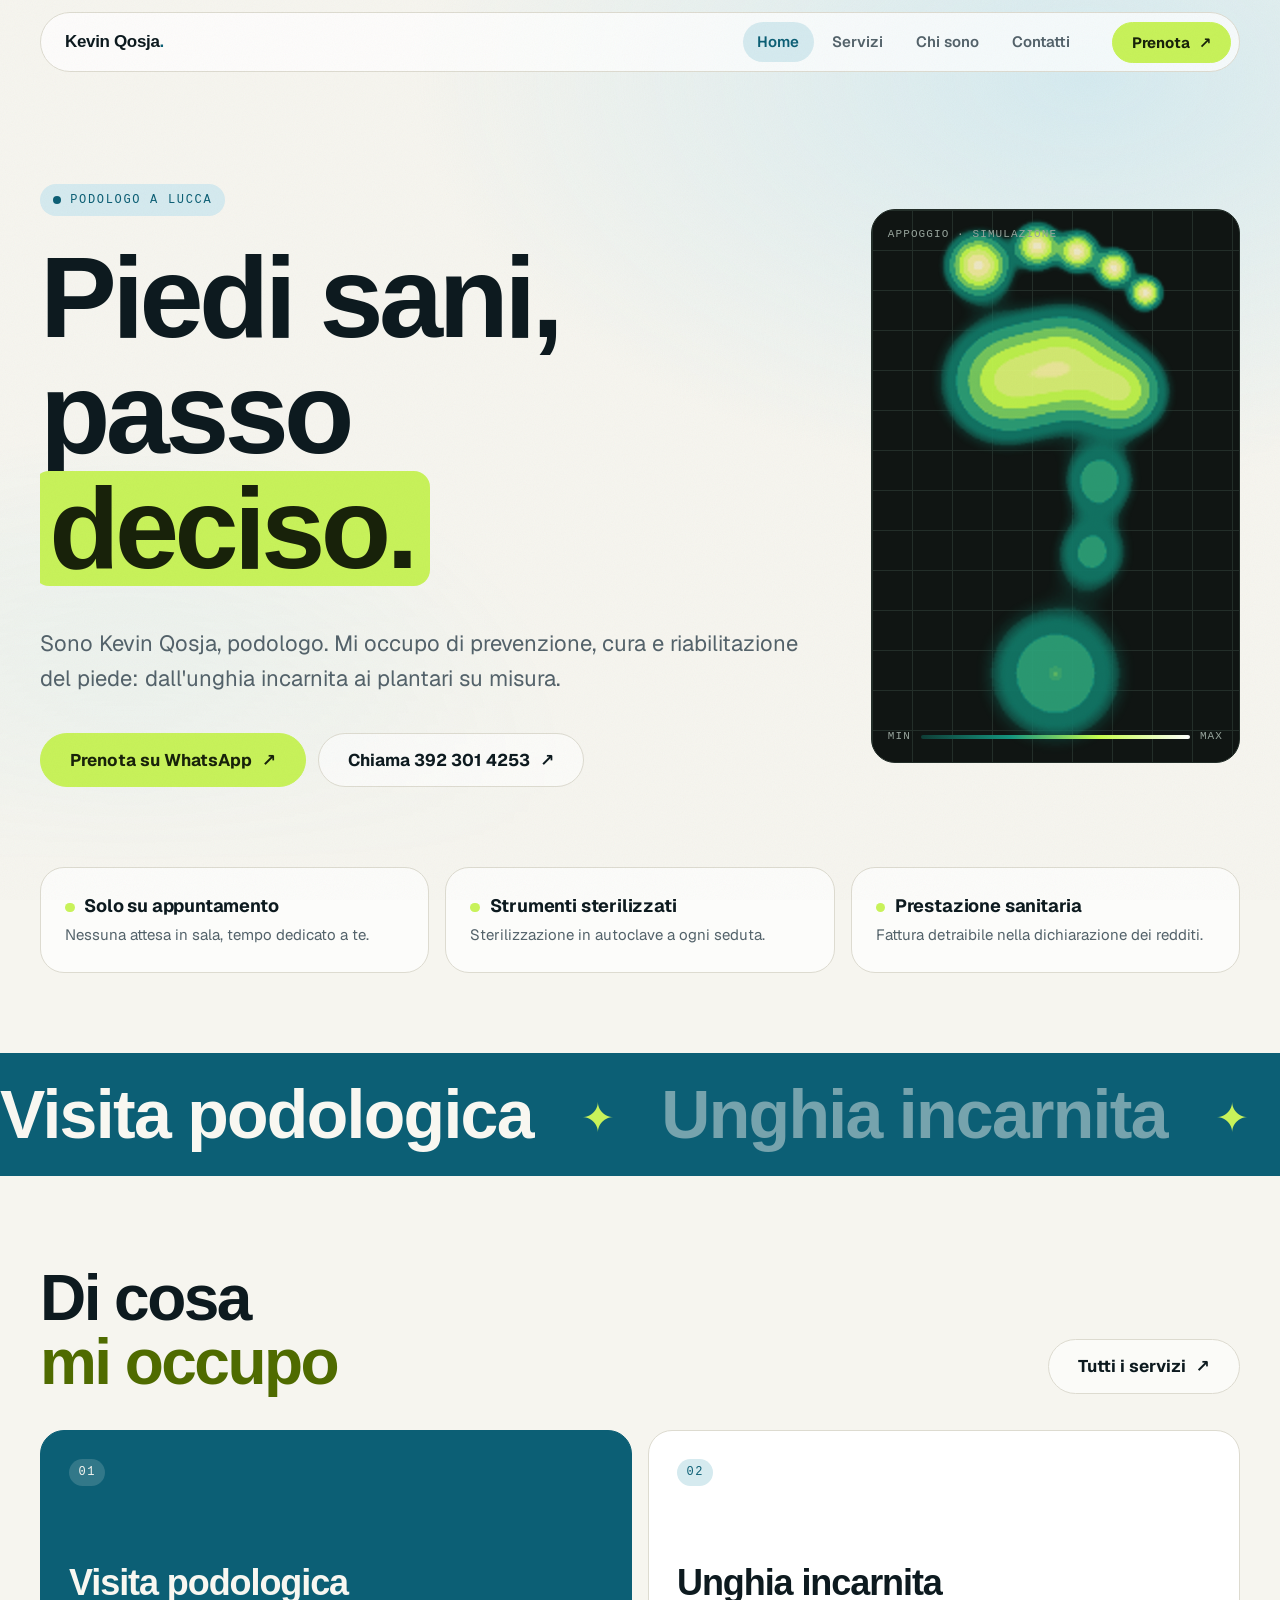
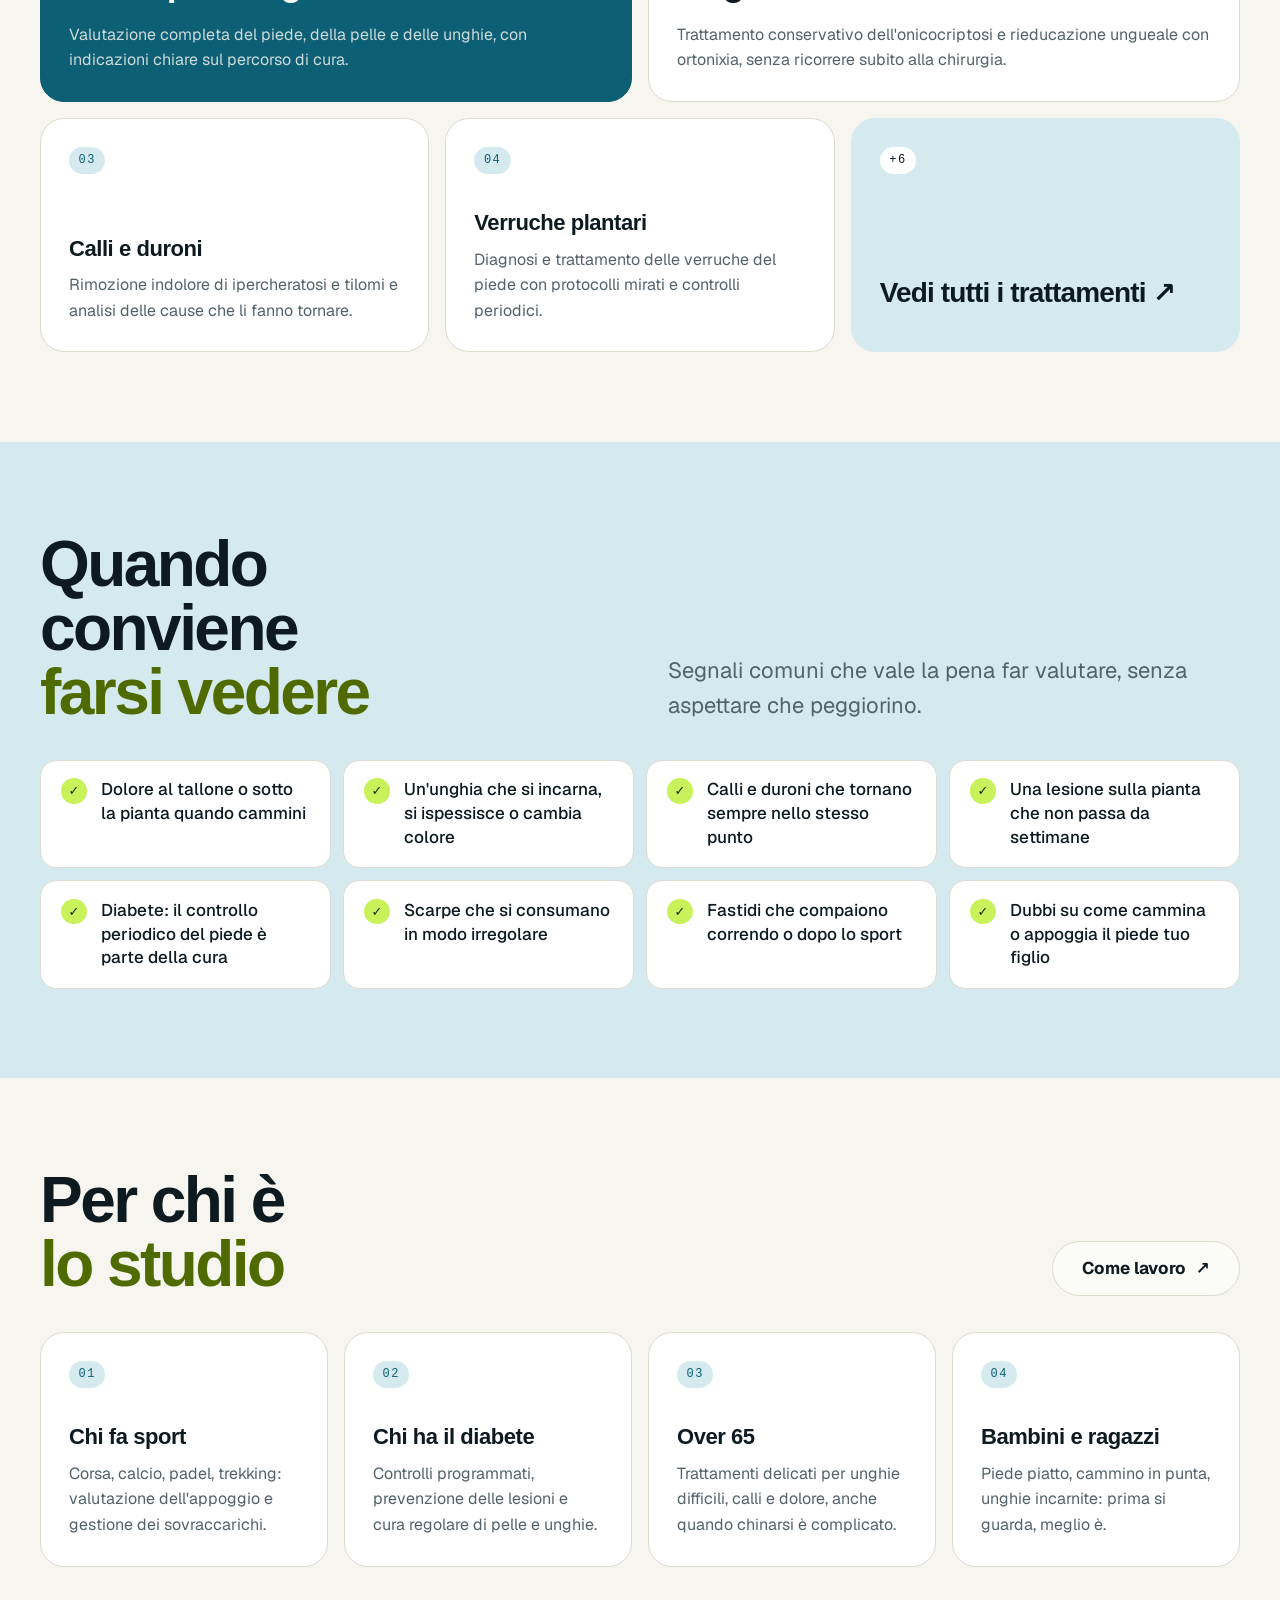
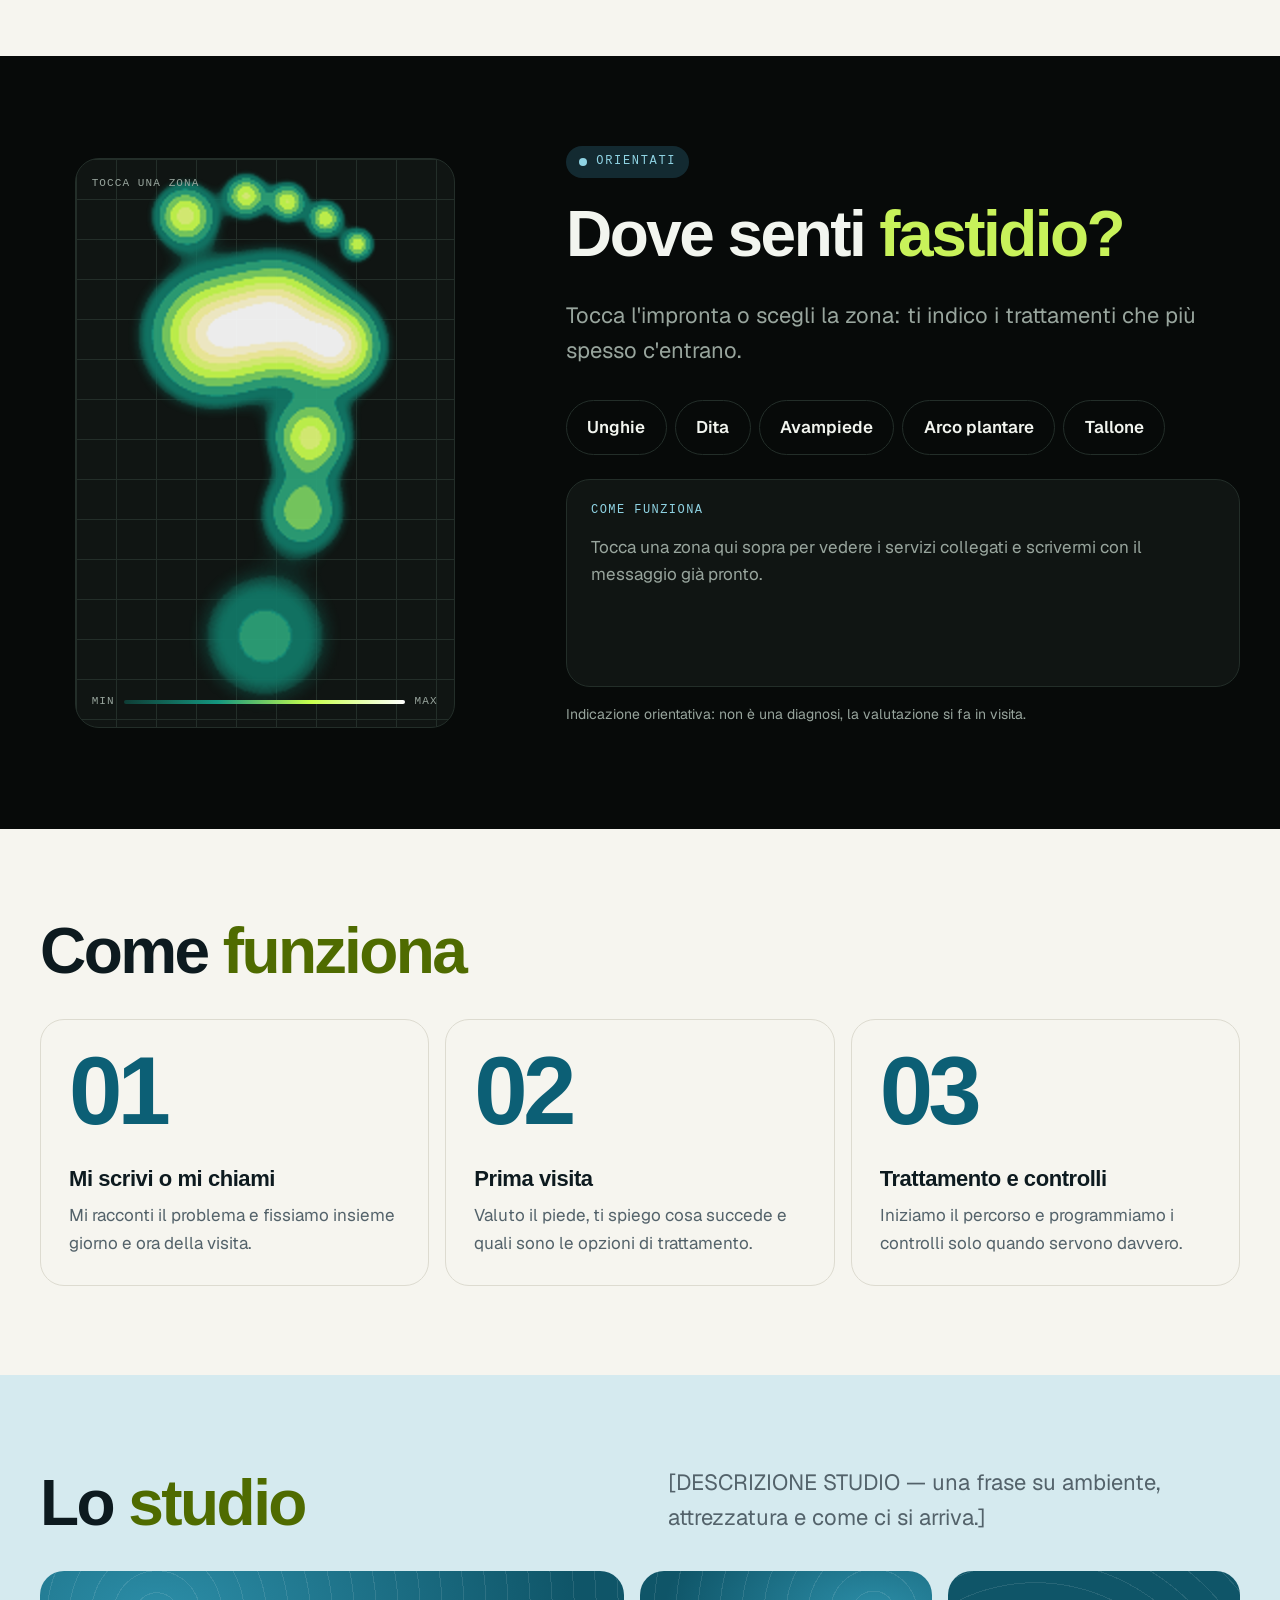
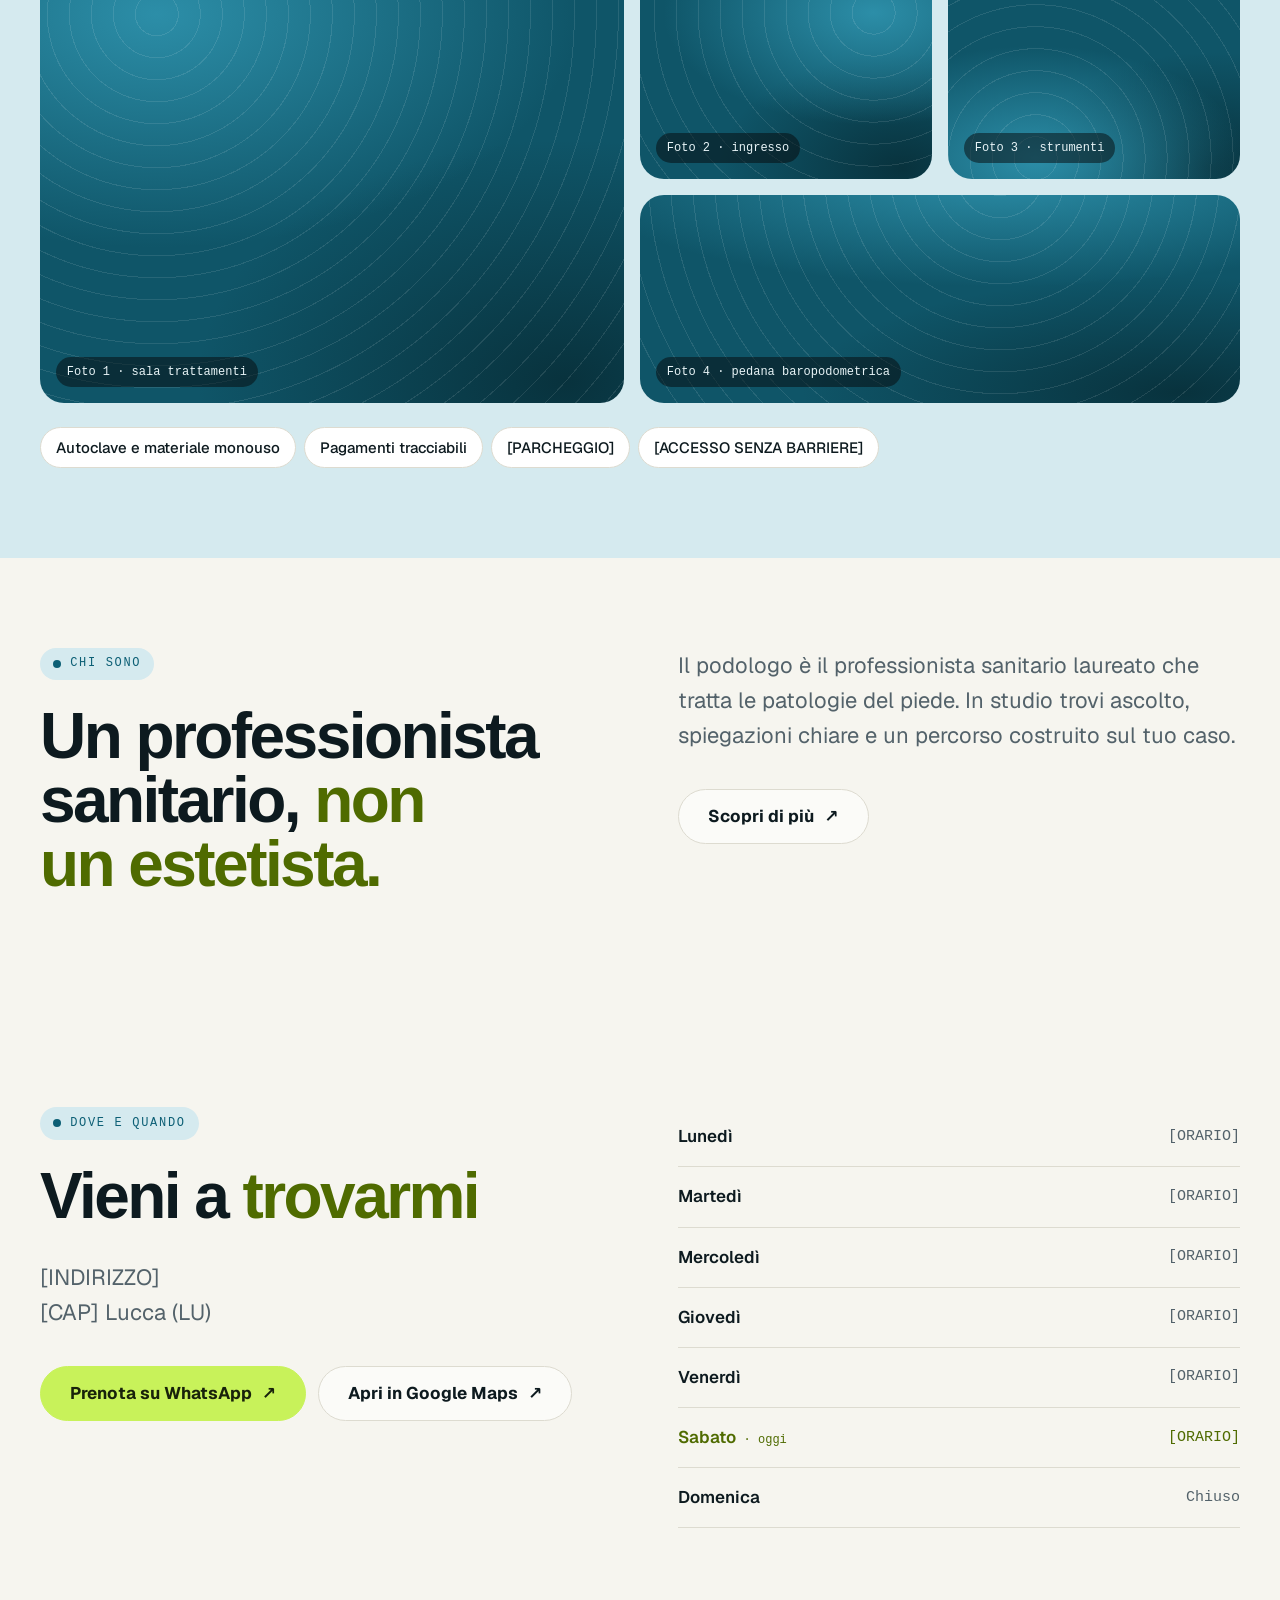
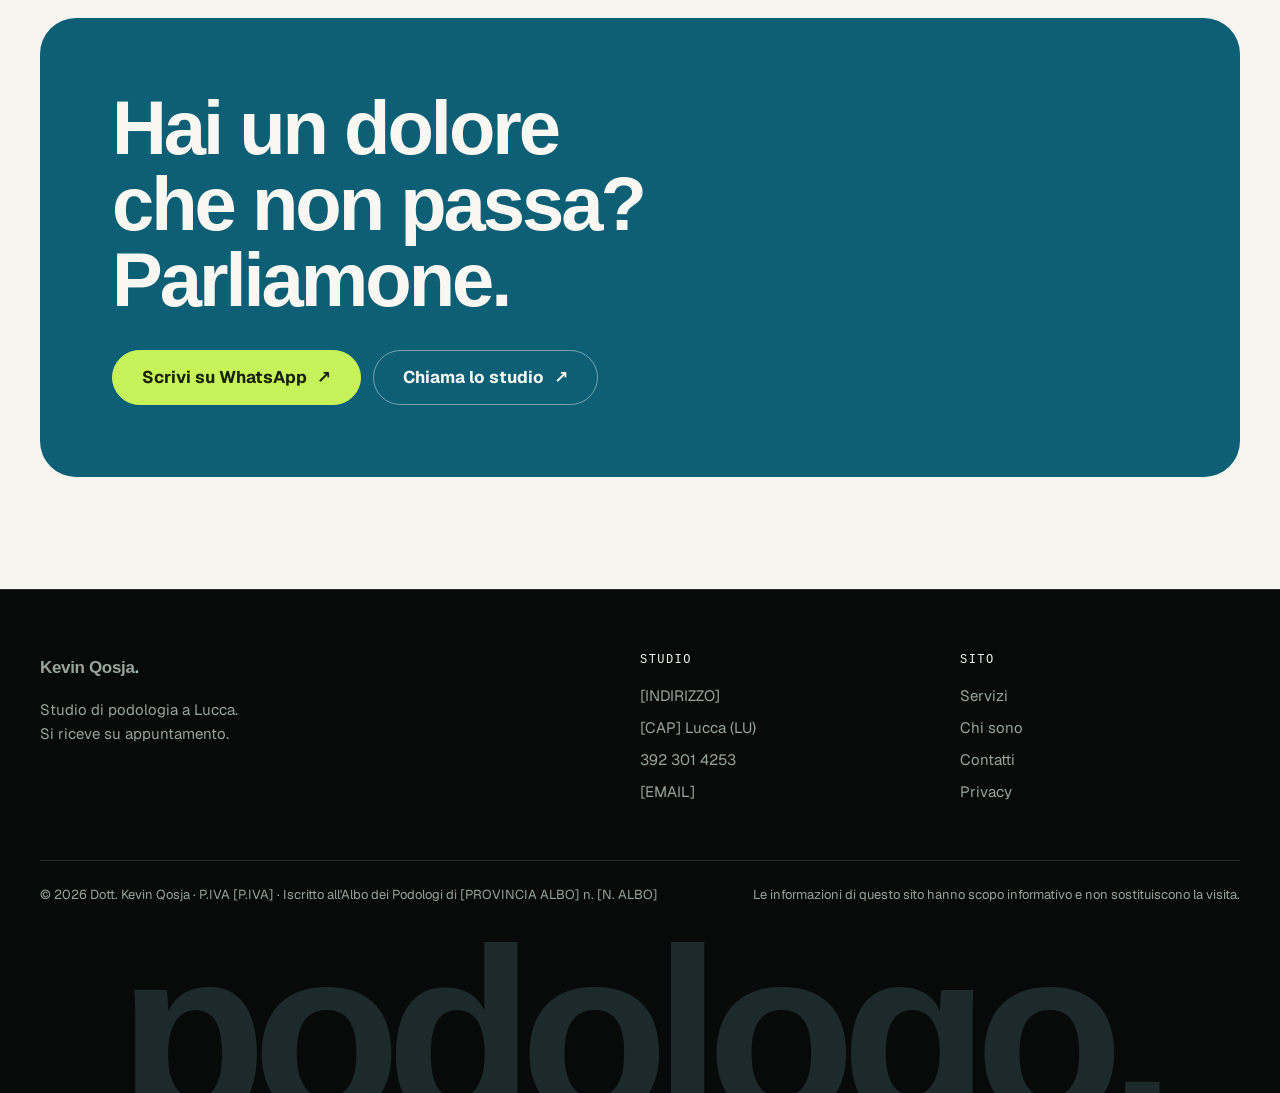
==== commit 8e3f015e: "Layout per telefono: file scorrevoli, sezioni compatte, effetti più leggeri Co-Authored-By: Claude O" ====
--- a/index.html
+++ b/index.html
@@ -135,7 +135,7 @@
           <h2>Per chi è <em>lo studio</em></h2>
           <a class="btn btn--ghost" href="chi-sono.html">Come lavoro</a>
         </div>
-        <ul class="grid">
+        <ul class="grid rail">
           <li class="card" id="chi-fa-sport" data-reveal style="--i:0">
             <span class="card__n">01</span>
             <h3>Chi fa sport</h3>
--- a/css/style.css
+++ b/css/style.css
@@ -468,6 +468,80 @@
 @keyframes vt-out { to { opacity: 0; transform: translateY(-1rem); } }
 @keyframes vt-in { from { opacity: 0; transform: translateY(1.5rem); } }
 
+/* Phone layout: shorter page, swipeable rows instead of stacked cards, lighter effects */
+@media (max-width: 700px) {
+  body { font-size: 1rem; }
+  body::before { display: none; }
+  h2 { font-size: 1.875rem; }
+  .section { padding: 2.75rem 0; }
+  .head { margin-bottom: 1.25rem; gap: .75rem; }
+  .head .lead, .lead { font-size: 1.0625rem; }
+  .eyebrow { margin-bottom: 1rem; }
+
+  .hero { padding: 2rem 0 1.75rem; }
+  .hero h1 { font-size: 2.875rem; }
+  .hero--page h1 { font-size: 2.5rem; }
+  .hero .foot { display: none; }
+  .btn-row { margin-top: 1.5rem; }
+  .hero .btn-row .btn { flex: 1 1 100%; }
+
+  .facts { gap: 0; border: 1px solid var(--line); border-radius: var(--radius); background: var(--surface); }
+  .facts li { padding: .9rem 1.1rem; border: 0; border-radius: 0; background: none; }
+  .facts li + li { border-top: 1px solid var(--line); }
+  .facts strong { font-size: 1rem; }
+
+  .marquee { padding: .8rem 0; margin-top: 2rem; }
+  .marquee span { font-size: 1.5rem; padding-right: 1.5rem; }
+  .marquee span::after { padding-left: 1.5rem; }
+
+  .rail, .bento, .steps {
+    display: flex; gap: .75rem; overflow-x: auto; scroll-snap-type: x mandatory;
+    margin-inline: -1.25rem; padding: .25rem 1.25rem 1rem; scroll-padding-inline: 1.25rem; scrollbar-width: none;
+  }
+  .rail::-webkit-scrollbar, .bento::-webkit-scrollbar, .steps::-webkit-scrollbar { display: none; }
+  .rail > *, .bento > *, .steps > * { flex: 0 0 78%; scroll-snap-align: start; }
+  .card { padding: 1.25rem; }
+  .card:hover { transform: none; }
+  .card__n { margin-bottom: 1.25rem; }
+  .bento > :nth-child(-n+2) h3 { font-size: 1.375rem; }
+  .steps li { padding: 1.25rem; }
+  .steps li::before { font-size: 3rem; margin-bottom: 1rem; }
+  .grid { gap: .75rem; }
+
+  .checks { gap: 0; }
+  .checks li { padding: .75rem 0; border: 0; border-radius: 0; background: none; font-size: .9375rem; }
+  .checks li + li { border-top: 1px solid color-mix(in srgb, var(--accent) 18%, transparent); }
+
+  .chips[data-filter] { flex-wrap: nowrap; overflow-x: auto; margin-inline: -1.25rem; padding-inline: 1.25rem; scrollbar-width: none; }
+  .chips[data-filter]::-webkit-scrollbar { display: none; }
+  .chips[data-filter] .chip { flex: none; }
+
+  .finder { grid-template-columns: 8.75rem minmax(0, 1fr); gap: .75rem 1rem; align-items: start; }
+  .finder > div:last-child { display: contents; }
+  .finder > div:last-child > :is(.eyebrow, h2, .lead, .finder__out, .note) { grid-column: 1 / -1; margin-block: 0; }
+  .finder > div:last-child > .eyebrow { grid-row: 1; justify-self: start; }
+  .finder > div:last-child > h2 { grid-row: 2; }
+  .finder > div:last-child > .lead { grid-row: 3; margin-bottom: .5rem; }
+  .finder > div:first-child { grid-row: 4; grid-column: 1; }
+  .finder > div:last-child > .chips { grid-row: 4; grid-column: 2; flex-direction: column; margin: 0; }
+  .finder > div:last-child > .finder__out { grid-row: 5; min-height: 0; padding: 1.1rem; margin-top: .5rem; }
+  .finder > div:last-child > .note { grid-row: 6; }
+  .finder .foot { width: 100%; }
+  .finder .foot__legend { display: none; }
+  .finder .foot__tag { top: .6rem; left: .6rem; font-size: .5625rem; }
+  .finder .chip { width: 100%; padding: .6em 1em; text-align: left; }
+
+  .gallery { grid-template-rows: 9.5rem 7rem 7rem; gap: .75rem; }
+  .hours th, .hours td { padding: .7rem 0; }
+  .cta h2 { font-size: 2rem; }
+  .footer { padding-top: 2.5rem; margin-top: 3rem; }
+
+  .dock { transform: translateY(160%); transition: transform .4s var(--ease); }
+  .dock.is-visible { transform: none; }
+
+  .js [data-reveal] { translate: 0 .75rem; transition-duration: .4s; transition-delay: 0s; }
+}
+
 @media (prefers-reduced-motion: reduce) {
   html { scroll-behavior: auto; }
   *, *::before, *::after { animation: none !important; transition: none !important; }
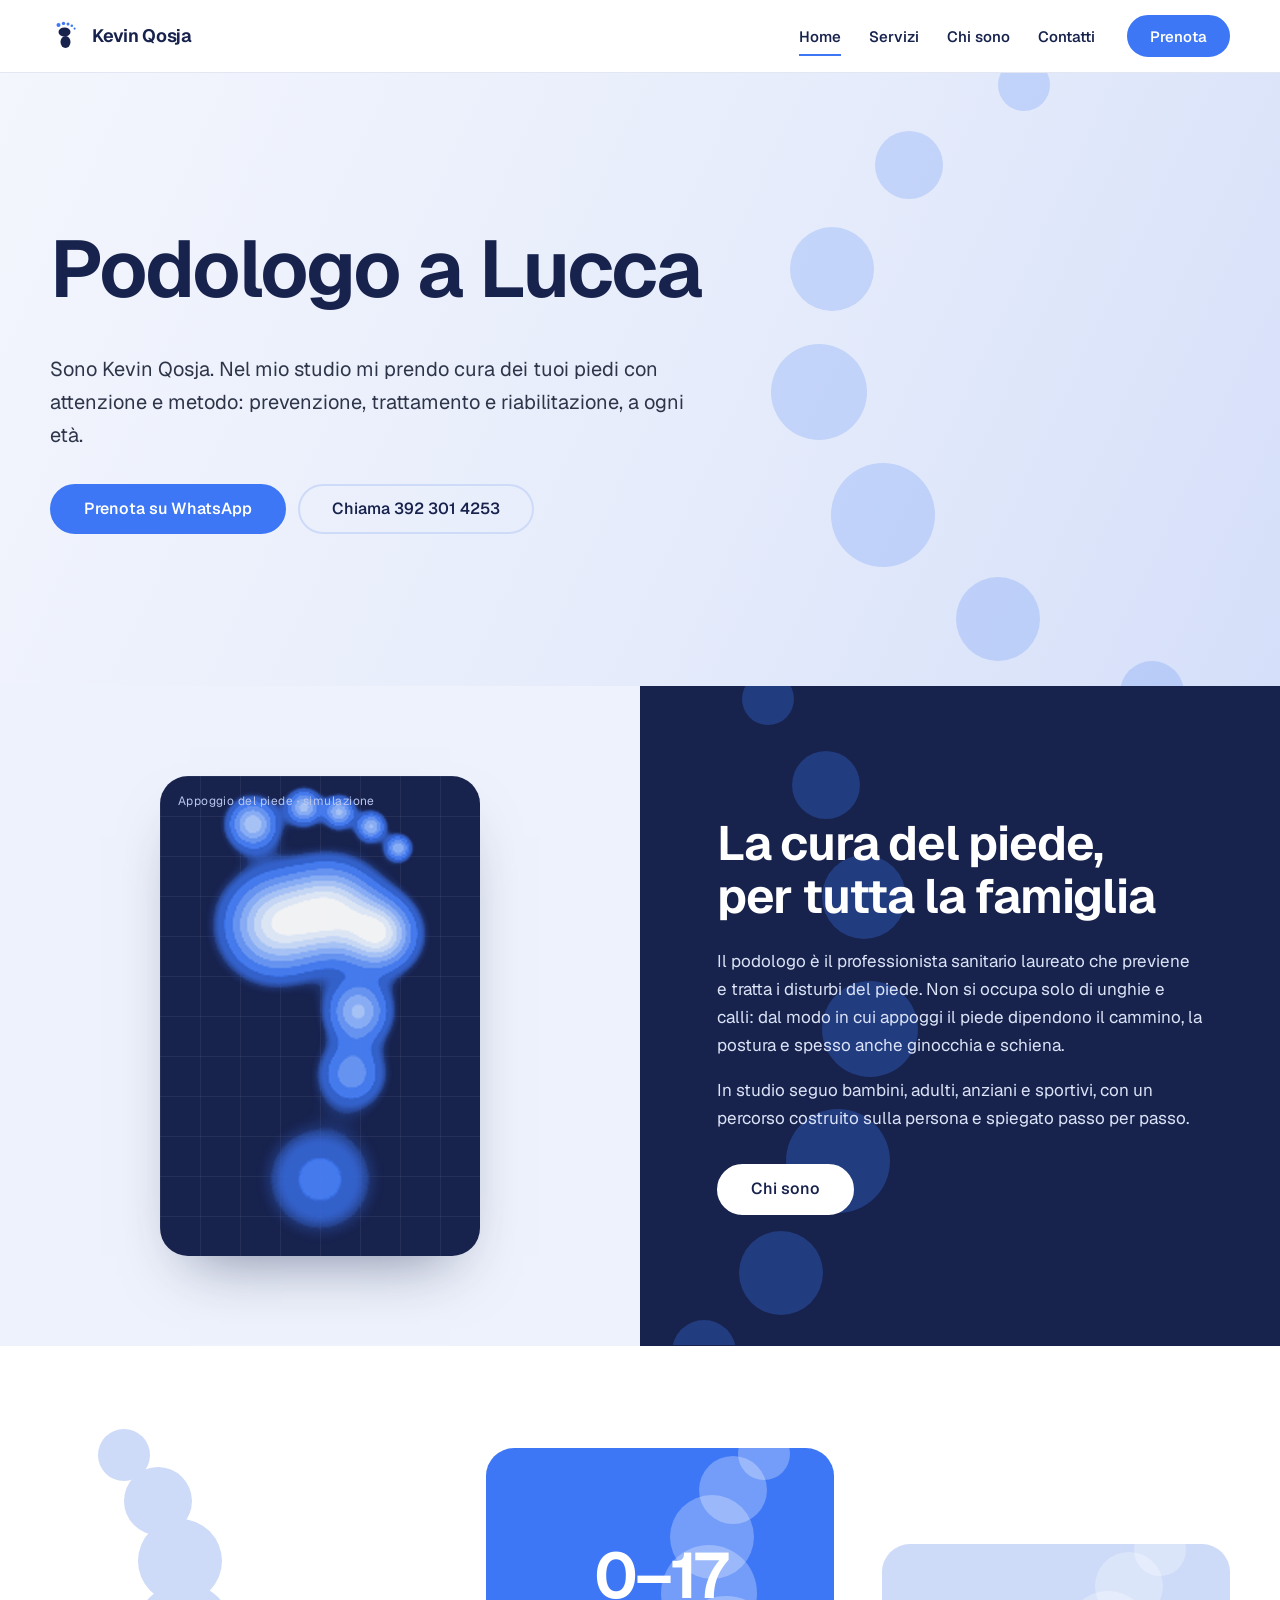
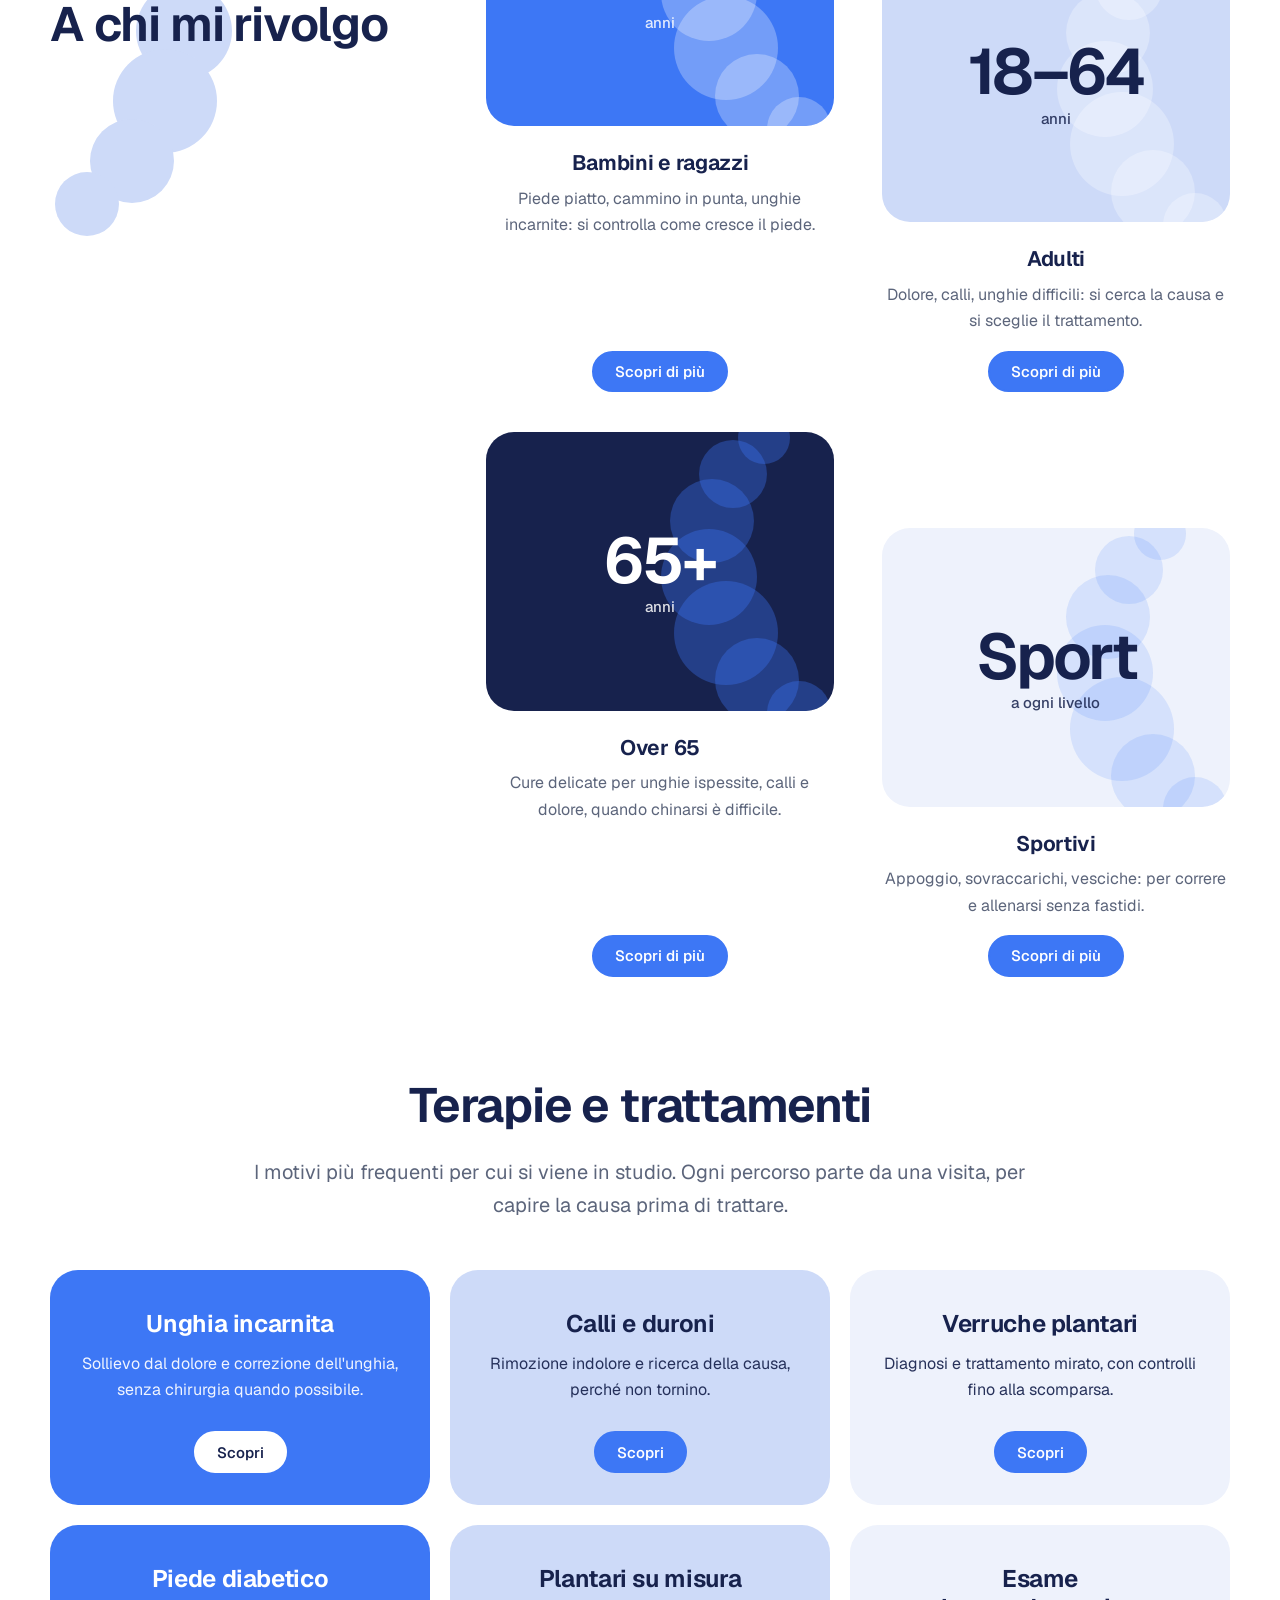
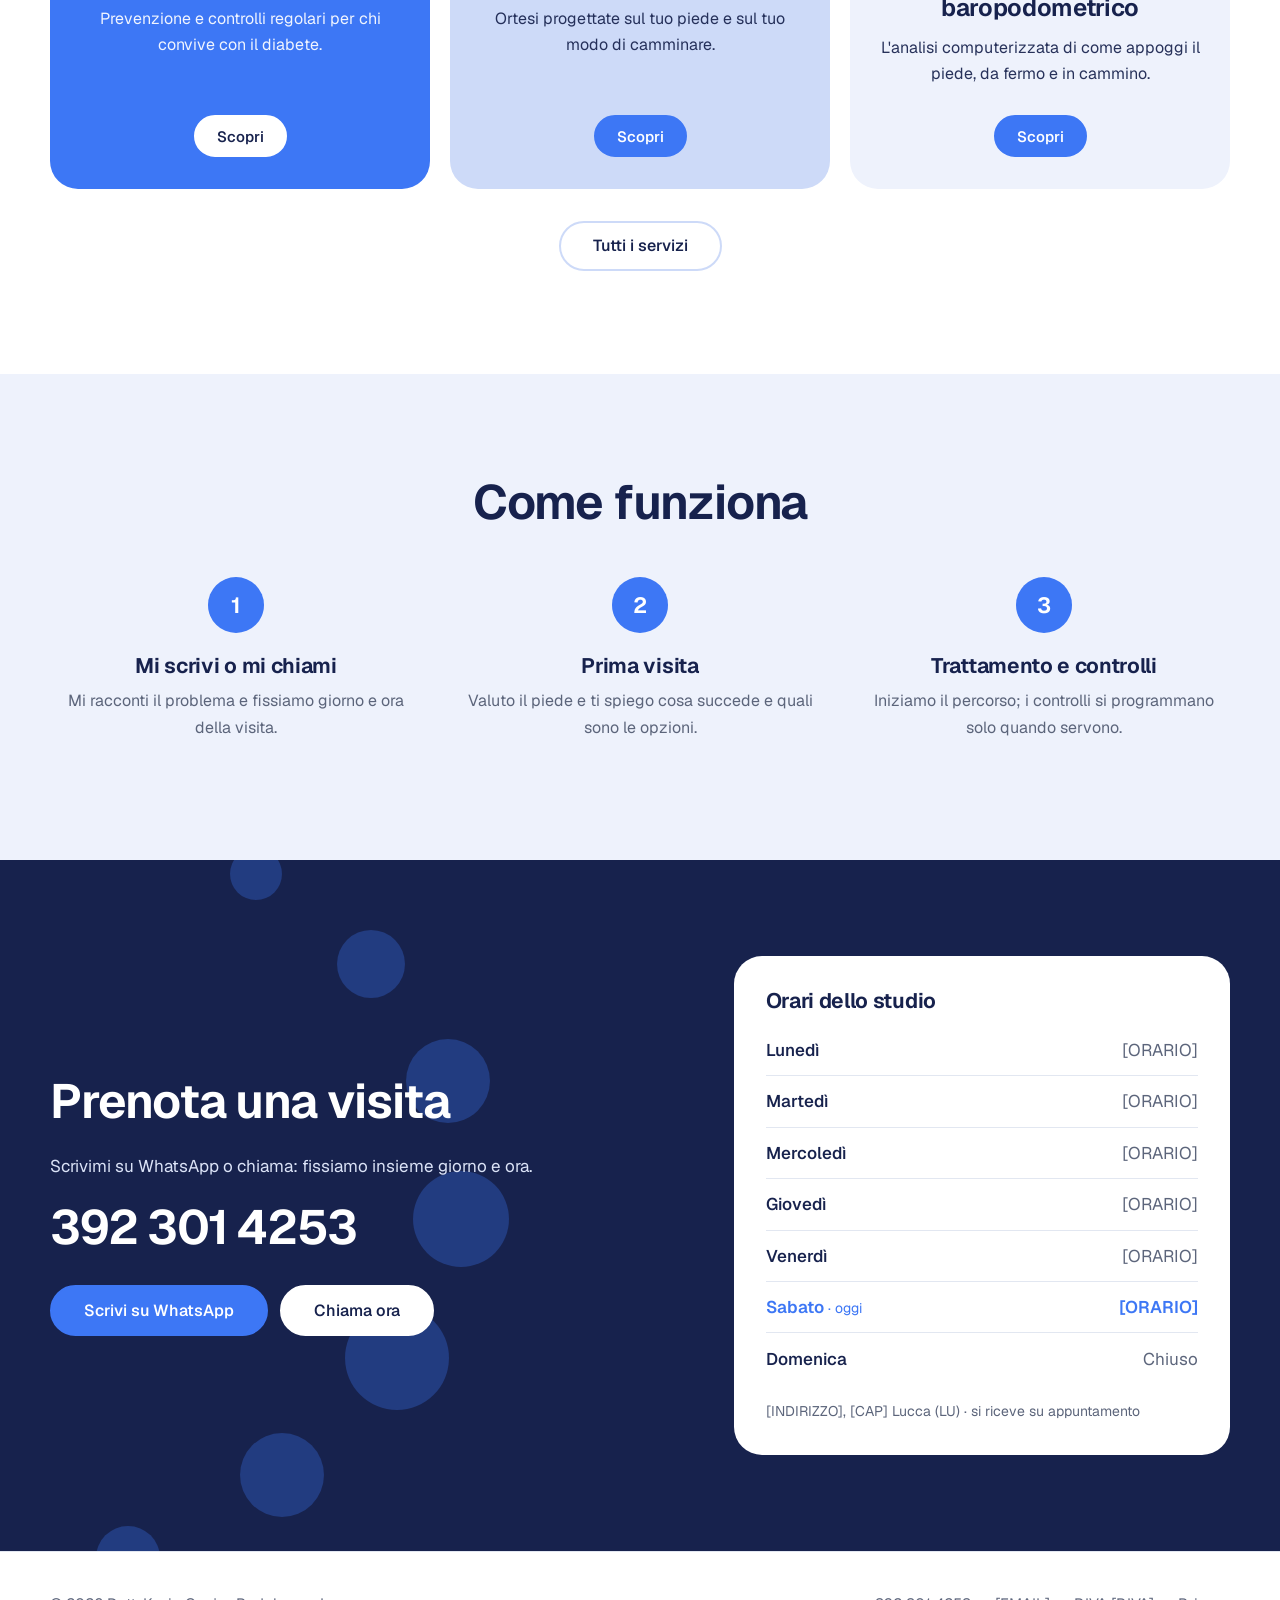
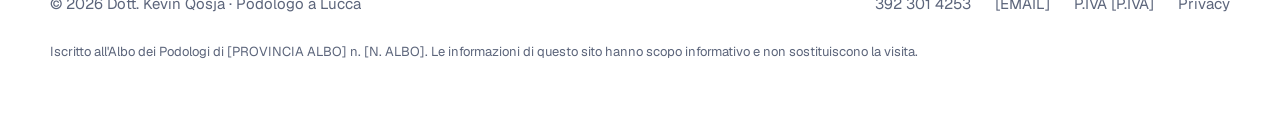
==== commit aa501efe: "Nuovo design chiaro bianco e blu, più semplice Hero con titolo, pannello blu scuro di presentazione," ====
--- a/index.html
+++ b/index.html
@@ -2,350 +2,202 @@
 <html lang="it">
 <head>
   <meta charset="utf-8">
-  <meta name="viewport" content="width=device-width, initial-scale=1">
+  <meta name="viewport" content="width=device-width, initial-scale=1, viewport-fit=cover">
   <title>Kevin Qosja — Podologo a Lucca</title>
-  <meta name="description" content="Studio di podologia a Lucca: unghia incarnita, calli, verruche, piede diabetico, plantari su misura. Prenota su WhatsApp o per telefono.">
+  <meta name="description" content="Studio di podologia a Lucca: unghia incarnita, calli, verruche, piede diabetico, plantari su misura. Per bambini, adulti, anziani e sportivi.">
   <meta name="robots" content="noindex, nofollow">
-  <meta name="theme-color" content="#0c5f75">
-  <link rel="preload" href="fonts/bricolage-grotesque.woff2" as="font" type="font/woff2" crossorigin>
-  <link rel="preload" href="fonts/geist.woff2" as="font" type="font/woff2" crossorigin>
+  <meta name="theme-color" content="#17224d">
   <meta property="og:type" content="website">
   <meta property="og:locale" content="it_IT">
   <meta property="og:title" content="Kevin Qosja — Podologo a Lucca">
-  <meta property="og:description" content="Studio di podologia a Lucca: unghia incarnita, calli, verruche, piede diabetico, plantari su misura. Prenota su WhatsApp o per telefono.">
+  <meta property="og:description" content="Studio di podologia a Lucca: unghia incarnita, calli, verruche, piede diabetico, plantari su misura. Per bambini, adulti, anziani e sportivi.">
   <link rel="icon" href="favicon.svg" type="image/svg+xml">
+  <link rel="preload" href="fonts/geist.woff2" as="font" type="font/woff2" crossorigin>
   <link rel="stylesheet" href="css/style.css">
   <script>document.documentElement.classList.add('js')</script>
 </head>
 <body>
   <a class="skip" href="#contenuto">Vai al contenuto</a>
-  <div class="progress" aria-hidden="true"></div>
 
   <header class="header">
-    <div class="wrap">
-      <div class="header__in">
-        <a class="logo" href="index.html">Kevin Qosja<span>.</span></a>
-        <button class="burger" aria-label="Apri il menu" aria-expanded="false" aria-controls="nav"><span></span></button>
-        <nav class="nav" id="nav" aria-label="Principale">
-          <ul>
-          <li><a href="index.html" aria-current="page">Home</a></li>
-          <li><a href="servizi.html">Servizi</a></li>
-          <li><a href="chi-sono.html">Chi sono</a></li>
-          <li><a href="contatti.html">Contatti</a></li>
-          </ul>
-          <a class="btn btn--sm" href="https://wa.me/393923014253?text=Buongiorno%2C%20vorrei%20prenotare%20una%20visita%20podologica.">Prenota</a>
-        </nav>
-      </div>
-    </div>
-  </header>
-
-  <main id="contenuto">
-    <section class="hero">
-      <div class="wrap hero__grid">
-        <div>
-          <p class="eyebrow">Podologo a Lucca</p>
-          <h1>
-            <span class="line"><span>Piedi sani,</span></span>
-            <span class="line" style="--i:1"><span>passo</span></span>
-            <span class="line" style="--i:2"><span class="accent">deciso.</span></span>
-          </h1>
-          <p class="lead" data-reveal style="--i:4">Sono Kevin Qosja, podologo. Mi occupo di prevenzione, cura e riabilitazione del piede: dall'unghia incarnita ai plantari su misura.</p>
-          <div class="btn-row" data-reveal style="--i:5">
-            <a class="btn" href="https://wa.me/393923014253?text=Buongiorno%2C%20vorrei%20prenotare%20una%20visita%20podologica.">Prenota su WhatsApp</a>
-            <a class="btn btn--ghost" href="tel:+393923014253">Chiama 392 301 4253</a>
-          </div>
-        </div>
-        <div class="foot dark">
-          <span class="foot__tag">Appoggio · simulazione</span>
-          <canvas data-foot aria-hidden="true"></canvas>
-          <span class="foot__legend">min<i></i>max</span>
-        </div>
-      </div>
-    </section>
-
-    <section class="wrap" aria-label="In breve">
-      <ul class="facts">
-        <li data-reveal><strong>Solo su appuntamento</strong><span>Nessuna attesa in sala, tempo dedicato a te.</span></li>
-        <li data-reveal style="--i:1"><strong>Strumenti sterilizzati</strong><span>Sterilizzazione in autoclave a ogni seduta.</span></li>
-        <li data-reveal style="--i:2"><strong>Prestazione sanitaria</strong><span>Fattura detraibile nella dichiarazione dei redditi.</span></li>
-      </ul>
-    </section>
-
-    <div class="marquee" aria-hidden="true">
-      <div class="marquee__track"><span>Visita podologica</span><span>Unghia incarnita</span><span>Calli e duroni</span><span>Verruche plantari</span><span>Piede diabetico</span><span>Plantari su misura</span><span>Esame baropodometrico</span><span>Micosi delle unghie</span><span>Podologia sportiva</span><span>Podologia pediatrica</span><span>Visita podologica</span><span>Unghia incarnita</span><span>Calli e duroni</span><span>Verruche plantari</span><span>Piede diabetico</span><span>Plantari su misura</span><span>Esame baropodometrico</span><span>Micosi delle unghie</span><span>Podologia sportiva</span><span>Podologia pediatrica</span></div>
-    </div>
-
-    <section class="section">
-      <div class="wrap">
-        <div class="head" data-reveal>
-          <h2>Di cosa <em>mi occupo</em></h2>
-          <a class="btn btn--ghost" href="servizi.html">Tutti i servizi</a>
-        </div>
-        <div class="bento">
-          <a class="card" href="servizi.html#visita-podologica" data-reveal style="--i:0">
-            <span class="card__n">01</span>
-            <h3>Visita podologica</h3>
-            <p>Valutazione completa del piede, della pelle e delle unghie, con indicazioni chiare sul percorso di cura.</p>
-          </a>
-          <a class="card" href="servizi.html#unghia-incarnita" data-reveal style="--i:1">
-            <span class="card__n">02</span>
-            <h3>Unghia incarnita</h3>
-            <p>Trattamento conservativo dell'onicocriptosi e rieducazione ungueale con ortonixia, senza ricorrere subito alla chirurgia.</p>
-          </a>
-          <a class="card" href="servizi.html#calli-e-duroni" data-reveal style="--i:2">
-            <span class="card__n">03</span>
-            <h3>Calli e duroni</h3>
-            <p>Rimozione indolore di ipercheratosi e tilomi e analisi delle cause che li fanno tornare.</p>
-          </a>
-          <a class="card" href="servizi.html#verruche-plantari" data-reveal style="--i:0">
-            <span class="card__n">04</span>
-            <h3>Verruche plantari</h3>
-            <p>Diagnosi e trattamento delle verruche del piede con protocolli mirati e controlli periodici.</p>
-          </a>
-          <a class="card card--accent" href="servizi.html" data-reveal style="--i:2">
-            <span class="card__n">+6</span>
-            <h3>Vedi tutti i trattamenti ↗</h3>
-          </a>
-        </div>
-      </div>
-    </section>
-
-    <section class="section band">
-      <div class="wrap">
-        <div class="head" data-reveal>
-          <h2>Quando conviene <em>farsi vedere</em></h2>
-          <p class="lead" style="max-width:26em;margin:0">Segnali comuni che vale la pena far valutare, senza aspettare che peggiorino.</p>
-        </div>
-        <ul class="checks" data-reveal style="--i:1">
-          <li>Dolore al tallone o sotto la pianta quando cammini</li>
-          <li>Un'unghia che si incarna, si ispessisce o cambia colore</li>
-          <li>Calli e duroni che tornano sempre nello stesso punto</li>
-          <li>Una lesione sulla pianta che non passa da settimane</li>
-          <li>Diabete: il controllo periodico del piede è parte della cura</li>
-          <li>Scarpe che si consumano in modo irregolare</li>
-          <li>Fastidi che compaiono correndo o dopo lo sport</li>
-          <li>Dubbi su come cammina o appoggia il piede tuo figlio</li>
-        </ul>
-      </div>
-    </section>
-
-    <section class="section">
-      <div class="wrap">
-        <div class="head" data-reveal>
-          <h2>Per chi è <em>lo studio</em></h2>
-          <a class="btn btn--ghost" href="chi-sono.html">Come lavoro</a>
-        </div>
-        <ul class="grid rail">
-          <li class="card" id="chi-fa-sport" data-reveal style="--i:0">
-            <span class="card__n">01</span>
-            <h3>Chi fa sport</h3>
-            <p>Corsa, calcio, padel, trekking: valutazione dell'appoggio e gestione dei sovraccarichi.</p>
-          </li>
-          <li class="card" id="chi-ha-il-diabete" data-reveal style="--i:1">
-            <span class="card__n">02</span>
-            <h3>Chi ha il diabete</h3>
-            <p>Controlli programmati, prevenzione delle lesioni e cura regolare di pelle e unghie.</p>
-          </li>
-          <li class="card" id="over-65" data-reveal style="--i:2">
-            <span class="card__n">03</span>
-            <h3>Over 65</h3>
-            <p>Trattamenti delicati per unghie difficili, calli e dolore, anche quando chinarsi è complicato.</p>
-          </li>
-          <li class="card" id="bambini-e-ragazzi" data-reveal style="--i:0">
-            <span class="card__n">04</span>
-            <h3>Bambini e ragazzi</h3>
-            <p>Piede piatto, cammino in punta, unghie incarnite: prima si guarda, meglio è.</p>
-          </li>
-        </ul>
-      </div>
-    </section>
-
-    <section class="section dark" data-finder>
-      <div class="wrap finder">
-        <div data-reveal>
-          <div class="foot dark">
-          <span class="foot__tag">Tocca una zona</span>
-          <canvas data-foot aria-hidden="true"></canvas>
-          <span class="foot__legend">min<i></i>max</span>
-        </div>
-        </div>
-        <div data-reveal style="--i:1">
-          <p class="eyebrow">Orientati</p>
-          <h2>Dove senti <em>fastidio?</em></h2>
-          <p class="lead">Tocca l'impronta o scegli la zona: ti indico i trattamenti che più spesso c'entrano.</p>
-          <div class="chips" role="group" aria-label="Zona del piede">
-            <button class="chip" type="button" aria-pressed="false" data-zone="unghie" data-blob="dita">Unghie</button>
-            <button class="chip" type="button" aria-pressed="false" data-zone="dita" data-blob="dita">Dita</button>
-            <button class="chip" type="button" aria-pressed="false" data-zone="avampiede" data-blob="avampiede">Avampiede</button>
-            <button class="chip" type="button" aria-pressed="false" data-zone="arco" data-blob="arco">Arco plantare</button>
-            <button class="chip" type="button" aria-pressed="false" data-zone="tallone" data-blob="tallone">Tallone</button>
-          </div>
-          <div class="finder__out" aria-live="polite">
-            <div data-panel="intro">
-              <h3>Come funziona</h3>
-              <p class="muted">Tocca una zona qui sopra per vedere i servizi collegati e scrivermi con il messaggio già pronto.</p>
-            </div>
-            <div data-panel="unghie" hidden>
-              <h3>Unghie — può esserti utile</h3>
-              <ul>
-                <li><a href="servizi.html#unghia-incarnita">Unghia incarnita</a></li>
-                <li><a href="servizi.html#micosi-delle-unghie">Micosi delle unghie</a></li>
-              </ul>
-              <div class="btn-row"><a class="btn btn--sm" href="https://wa.me/393923014253?text=Buongiorno%2C%20ho%20un%20fastidio%20in%20questa%20zona%20del%20piede%3A%20unghie.%20Vorrei%20prenotare%20una%20visita%20podologica.">Scrivimi di questo</a></div>
-            </div>
-            <div data-panel="dita" hidden>
-              <h3>Dita — può esserti utile</h3>
-              <ul>
-                <li><a href="servizi.html#calli-e-duroni">Calli e duroni</a></li>
-                <li><a href="servizi.html#visita-podologica">Visita podologica</a></li>
-              </ul>
-              <div class="btn-row"><a class="btn btn--sm" href="https://wa.me/393923014253?text=Buongiorno%2C%20ho%20un%20fastidio%20in%20questa%20zona%20del%20piede%3A%20dita.%20Vorrei%20prenotare%20una%20visita%20podologica.">Scrivimi di questo</a></div>
-            </div>
-            <div data-panel="avampiede" hidden>
-              <h3>Avampiede — può esserti utile</h3>
-              <ul>
-                <li><a href="servizi.html#calli-e-duroni">Calli e duroni</a></li>
-                <li><a href="servizi.html#verruche-plantari">Verruche plantari</a></li>
-                <li><a href="servizi.html#plantari-su-misura">Plantari su misura</a></li>
-              </ul>
-              <div class="btn-row"><a class="btn btn--sm" href="https://wa.me/393923014253?text=Buongiorno%2C%20ho%20un%20fastidio%20in%20questa%20zona%20del%20piede%3A%20avampiede.%20Vorrei%20prenotare%20una%20visita%20podologica.">Scrivimi di questo</a></div>
-            </div>
-            <div data-panel="arco" hidden>
-              <h3>Arco plantare — può esserti utile</h3>
-              <ul>
-                <li><a href="servizi.html#esame-baropodometrico">Esame baropodometrico</a></li>
-                <li><a href="servizi.html#plantari-su-misura">Plantari su misura</a></li>
-              </ul>
-              <div class="btn-row"><a class="btn btn--sm" href="https://wa.me/393923014253?text=Buongiorno%2C%20ho%20un%20fastidio%20in%20questa%20zona%20del%20piede%3A%20arco%20plantare.%20Vorrei%20prenotare%20una%20visita%20podologica.">Scrivimi di questo</a></div>
-            </div>
-            <div data-panel="tallone" hidden>
-              <h3>Tallone — può esserti utile</h3>
-              <ul>
-                <li><a href="servizi.html#plantari-su-misura">Plantari su misura</a></li>
-                <li><a href="servizi.html#verruche-plantari">Verruche plantari</a></li>
-                <li><a href="servizi.html#podologia-sportiva">Podologia sportiva</a></li>
-              </ul>
-              <div class="btn-row"><a class="btn btn--sm" href="https://wa.me/393923014253?text=Buongiorno%2C%20ho%20un%20fastidio%20in%20questa%20zona%20del%20piede%3A%20tallone.%20Vorrei%20prenotare%20una%20visita%20podologica.">Scrivimi di questo</a></div>
-            </div>
-          </div>
-          <p class="note" style="margin-top:1rem">Indicazione orientativa: non è una diagnosi, la valutazione si fa in visita.</p>
-        </div>
-      </div>
-    </section>
-
-    <section class="section">
-      <div class="wrap">
-        <div class="head" data-reveal><h2>Come <em>funziona</em></h2></div>
-        <ol class="steps">
-          <li data-reveal><h3>Mi scrivi o mi chiami</h3><p>Mi racconti il problema e fissiamo insieme giorno e ora della visita.</p></li>
-          <li data-reveal style="--i:1"><h3>Prima visita</h3><p>Valuto il piede, ti spiego cosa succede e quali sono le opzioni di trattamento.</p></li>
-          <li data-reveal style="--i:2"><h3>Trattamento e controlli</h3><p>Iniziamo il percorso e programmiamo i controlli solo quando servono davvero.</p></li>
-        </ol>
-      </div>
-    </section>
-
-    <section class="section band">
-      <div class="wrap">
-        <div class="head" data-reveal>
-          <h2>Lo <em>studio</em></h2>
-          <p class="lead" style="max-width:26em;margin:0">[DESCRIZIONE STUDIO — una frase su ambiente, attrezzatura e come ci si arriva.]</p>
-        </div>
-        <div class="gallery" data-reveal style="--i:1">
-          <div class="portrait"><span>Foto 1 · sala trattamenti</span></div>
-          <div class="portrait"><span>Foto 2 · ingresso</span></div>
-          <div class="portrait"><span>Foto 3 · strumenti</span></div>
-          <div class="portrait"><span>Foto 4 · pedana baropodometrica</span></div>
-        </div>
-        <ul class="pills" data-reveal style="--i:2">
-          <li>Autoclave e materiale monouso</li>
-          <li>Pagamenti tracciabili</li>
-          <li>[PARCHEGGIO]</li>
-          <li>[ACCESSO SENZA BARRIERE]</li>
-        </ul>
-      </div>
-    </section>
-
-    <section class="section">
-      <div class="wrap split">
-        <div data-reveal>
-          <p class="eyebrow">Chi sono</p>
-          <h2>Un professionista sanitario, <em>non un estetista.</em></h2>
-        </div>
-        <div data-reveal style="--i:1">
-          <p class="lead">Il podologo è il professionista sanitario laureato che tratta le patologie del piede. In studio trovi ascolto, spiegazioni chiare e un percorso costruito sul tuo caso.</p>
-          <div class="btn-row"><a class="btn btn--ghost" href="chi-sono.html">Scopri di più</a></div>
-        </div>
-      </div>
-    </section>
-
-    <section class="section">
-      <div class="wrap split">
-        <div data-reveal>
-          <p class="eyebrow">Dove e quando</p>
-          <h2>Vieni a <em>trovarmi</em></h2>
-          <p class="lead">[INDIRIZZO]<br>[CAP] Lucca (LU)</p>
-          <div class="btn-row">
-            <a class="btn" href="https://wa.me/393923014253?text=Buongiorno%2C%20vorrei%20prenotare%20una%20visita%20podologica.">Prenota su WhatsApp</a>
-            <a class="btn btn--ghost" href="https://www.google.com/maps/search/?api=1&amp;query=[INDIRIZZO+PER+MAPS]" target="_blank" rel="noopener">Apri in Google Maps</a>
-          </div>
-        </div>
-        <table class="hours" data-reveal style="--i:1">
-          <tbody>
-            <tr><th scope="row">Lunedì</th><td>[ORARIO]</td></tr>
-            <tr><th scope="row">Martedì</th><td>[ORARIO]</td></tr>
-            <tr><th scope="row">Mercoledì</th><td>[ORARIO]</td></tr>
-            <tr><th scope="row">Giovedì</th><td>[ORARIO]</td></tr>
-            <tr><th scope="row">Venerdì</th><td>[ORARIO]</td></tr>
-            <tr><th scope="row">Sabato</th><td>[ORARIO]</td></tr>
-            <tr><th scope="row">Domenica</th><td>Chiuso</td></tr>
-          </tbody>
-        </table>
-      </div>
-    </section>
-
-    <section class="wrap">
-      <div class="cta" data-reveal>
-        <h2>Hai un dolore che non passa? Parliamone.</h2>
-        <div class="btn-row">
-          <a class="btn" href="https://wa.me/393923014253?text=Buongiorno%2C%20vorrei%20prenotare%20una%20visita%20podologica.">Scrivi su WhatsApp</a>
-          <a class="btn btn--ghost" href="tel:+393923014253">Chiama lo studio</a>
-        </div>
-      </div>
-    </section>
-  </main>
-
-  <footer class="footer dark">
-    <div class="wrap">
-      <div class="footer__grid">
-        <div>
-          <p class="logo">Kevin Qosja<span>.</span></p>
-          <p>Studio di podologia a Lucca.<br>Si riceve su appuntamento.</p>
-        </div>
-        <div>
-          <h3>Studio</h3>
-          <ul>
-            <li>[INDIRIZZO]</li>
-            <li>[CAP] Lucca (LU)</li>
-            <li><a href="tel:+393923014253">392 301 4253</a></li>
-            <li><a href="mailto:[EMAIL]">[EMAIL]</a></li>
-          </ul>
-        </div>
-        <div>
-          <h3>Sito</h3>
-          <ul>
+    <div class="wrap header__in">
+      <a class="logo" href="index.html"><svg viewBox="0 0 32 32" aria-hidden="true"><ellipse cx="15.5" cy="22" rx="5" ry="6" fill="#17224d"/><ellipse cx="14.5" cy="12" rx="6" ry="4.6" fill="#17224d"/><circle cx="8.5" cy="5" r="2" fill="#3d77f5"/><circle cx="13.5" cy="3.4" r="1.7" fill="#3d77f5"/><circle cx="18" cy="4" r="1.5" fill="#3d77f5"/><circle cx="21.8" cy="5.8" r="1.3" fill="#3d77f5"/><circle cx="24.6" cy="8.6" r="1.1" fill="#3d77f5"/></svg>Kevin Qosja</a>
+      <button class="burger" aria-label="Apri il menu" aria-expanded="false" aria-controls="nav"><span></span></button>
+      <nav class="nav" id="nav" aria-label="Principale">
+        <ul>
+            <li><a href="index.html" aria-current="page">Home</a></li>
             <li><a href="servizi.html">Servizi</a></li>
             <li><a href="chi-sono.html">Chi sono</a></li>
             <li><a href="contatti.html">Contatti</a></li>
-            <li><a href="privacy.html">Privacy</a></li>
-          </ul>
-        </div>
-      </div>
-      <div class="footer__legal">
-        <span>© <span data-year>2026</span> Dott. Kevin Qosja · P.IVA [P.IVA] · Iscritto all'Albo dei Podologi di [PROVINCIA ALBO] n. [N. ALBO]</span>
-        <span>Le informazioni di questo sito hanno scopo informativo e non sostituiscono la visita.</span>
-      </div>
+        </ul>
+        <a class="btn btn--sm" href="https://wa.me/393923014253?text=Buongiorno%2C%20vorrei%20prenotare%20una%20visita%20podologica.">Prenota</a>
+      </nav>
     </div>
-    <p class="footer__big" aria-hidden="true">podologo.</p>
+  </header>
+
+  <main id="contenuto">
+    <section class="hero">
+      <div class="dots" aria-hidden="true"><i></i><i></i><i></i><i></i><i></i><i></i><i></i></div>
+      <div class="wrap">
+        <h1>Podologo a Lucca</h1>
+        <p class="lead">Sono Kevin Qosja. Nel mio studio mi prendo cura dei tuoi piedi con attenzione e metodo: prevenzione, trattamento e riabilitazione, a ogni età.</p>
+        <div class="btn-row">
+          <a class="btn" href="https://wa.me/393923014253?text=Buongiorno%2C%20vorrei%20prenotare%20una%20visita%20podologica.">Prenota su WhatsApp</a>
+          <a class="btn btn--ghost" href="tel:+393923014253">Chiama 392 301 4253</a>
+        </div>
+      </div>
+    </section>
+
+    <section class="split">
+      <div class="panel panel--mist">
+        <div class="foot" data-reveal>
+          <span class="foot__tag">Appoggio del piede · simulazione</span>
+          <canvas data-foot aria-hidden="true"></canvas>
+        </div>
+      </div>
+      <div class="panel panel--navy">
+        <div class="dots dots--left" aria-hidden="true"><i></i><i></i><i></i><i></i><i></i><i></i><i></i></div>
+        <div data-reveal>
+          <h2>La cura del piede, per tutta la famiglia</h2>
+          <p>Il podologo è il professionista sanitario laureato che previene e tratta i disturbi del piede. Non si occupa solo di unghie e calli: dal modo in cui appoggi il piede dipendono il cammino, la postura e spesso anche ginocchia e schiena.</p>
+          <p>In studio seguo bambini, adulti, anziani e sportivi, con un percorso costruito sulla persona e spiegato passo per passo.</p>
+          <div class="btn-row"><a class="btn btn--light" href="chi-sono.html">Chi sono</a></div>
+        </div>
+      </div>
+    </section>
+
+    <section class="section">
+      <div class="wrap audience">
+        <div class="audience__title">
+          <div class="dots dots--left" aria-hidden="true"><i></i><i></i><i></i><i></i><i></i><i></i><i></i></div>
+          <h2>A chi mi rivolgo</h2>
+        </div>
+        <div class="audience__cards">
+          <article class="who" data-reveal>
+            <div class="who__tile"><div class="dots" aria-hidden="true"><i></i><i></i><i></i><i></i><i></i><i></i><i></i></div><span>0–17<small>anni</small></span></div>
+            <h3>Bambini e ragazzi</h3>
+            <p>Piede piatto, cammino in punta, unghie incarnite: si controlla come cresce il piede.</p>
+            <a class="btn btn--sm" href="servizi.html#bambini">Scopri di più</a>
+          </article>
+          <article class="who" data-reveal>
+            <div class="who__tile"><div class="dots" aria-hidden="true"><i></i><i></i><i></i><i></i><i></i><i></i><i></i></div><span>18–64<small>anni</small></span></div>
+            <h3>Adulti</h3>
+            <p>Dolore, calli, unghie difficili: si cerca la causa e si sceglie il trattamento.</p>
+            <a class="btn btn--sm" href="servizi.html#adulti">Scopri di più</a>
+          </article>
+          <article class="who" data-reveal>
+            <div class="who__tile"><div class="dots" aria-hidden="true"><i></i><i></i><i></i><i></i><i></i><i></i><i></i></div><span>65+<small>anni</small></span></div>
+            <h3>Over 65</h3>
+            <p>Cure delicate per unghie ispessite, calli e dolore, quando chinarsi è difficile.</p>
+            <a class="btn btn--sm" href="servizi.html#anziani">Scopri di più</a>
+          </article>
+          <article class="who" data-reveal>
+            <div class="who__tile"><div class="dots" aria-hidden="true"><i></i><i></i><i></i><i></i><i></i><i></i><i></i></div><span>Sport<small>a ogni livello</small></span></div>
+            <h3>Sportivi</h3>
+            <p>Appoggio, sovraccarichi, vesciche: per correre e allenarsi senza fastidi.</p>
+            <a class="btn btn--sm" href="servizi.html#sportivi">Scopri di più</a>
+          </article>
+        </div>
+      </div>
+    </section>
+
+    <section class="section" style="padding-top:0">
+      <div class="wrap">
+        <div class="center" data-reveal>
+          <h2>Terapie e trattamenti</h2>
+          <p class="lead">I motivi più frequenti per cui si viene in studio. Ogni percorso parte da una visita, per capire la causa prima di trattare.</p>
+        </div>
+        <div class="tiles">
+        <a class="tile" href="servizi.html#unghia-incarnita" data-reveal>
+          <h3>Unghia incarnita</h3>
+          <p>Sollievo dal dolore e correzione dell'unghia, senza chirurgia quando possibile.</p>
+          <span class="btn btn--sm">Scopri</span>
+        </a>
+        <a class="tile" href="servizi.html#calli-e-duroni" data-reveal>
+          <h3>Calli e duroni</h3>
+          <p>Rimozione indolore e ricerca della causa, perché non tornino.</p>
+          <span class="btn btn--sm">Scopri</span>
+        </a>
+        <a class="tile" href="servizi.html#verruche-plantari" data-reveal>
+          <h3>Verruche plantari</h3>
+          <p>Diagnosi e trattamento mirato, con controlli fino alla scomparsa.</p>
+          <span class="btn btn--sm">Scopri</span>
+        </a>
+        <a class="tile" href="servizi.html#piede-diabetico" data-reveal>
+          <h3>Piede diabetico</h3>
+          <p>Prevenzione e controlli regolari per chi convive con il diabete.</p>
+          <span class="btn btn--sm">Scopri</span>
+        </a>
+        <a class="tile" href="servizi.html#plantari-su-misura" data-reveal>
+          <h3>Plantari su misura</h3>
+          <p>Ortesi progettate sul tuo piede e sul tuo modo di camminare.</p>
+          <span class="btn btn--sm">Scopri</span>
+        </a>
+        <a class="tile" href="servizi.html#esame-baropodometrico" data-reveal>
+          <h3>Esame baropodometrico</h3>
+          <p>L'analisi computerizzata di come appoggi il piede, da fermo e in cammino.</p>
+          <span class="btn btn--sm">Scopri</span>
+        </a>
+        </div>
+        <div class="center"><div class="btn-row"><a class="btn btn--ghost" href="servizi.html">Tutti i servizi</a></div></div>
+      </div>
+    </section>
+
+    <section class="section" style="background:var(--mist)">
+      <div class="wrap center">
+        <h2 data-reveal>Come funziona</h2>
+        <ol class="steps">
+          <li data-reveal><h3>Mi scrivi o mi chiami</h3><p>Mi racconti il problema e fissiamo giorno e ora della visita.</p></li>
+          <li data-reveal><h3>Prima visita</h3><p>Valuto il piede e ti spiego cosa succede e quali sono le opzioni.</p></li>
+          <li data-reveal><h3>Trattamento e controlli</h3><p>Iniziamo il percorso; i controlli si programmano solo quando servono.</p></li>
+        </ol>
+      </div>
+    </section>
+
+    <section class="book">
+      <div class="dots dots--left" aria-hidden="true"><i></i><i></i><i></i><i></i><i></i><i></i><i></i></div>
+      <div class="wrap">
+        <div data-reveal>
+          <h2>Prenota una visita</h2>
+          <p>Scrivimi su WhatsApp o chiama: fissiamo insieme giorno e ora.</p>
+          <a class="book__tel" href="tel:+393923014253">392 301 4253</a>
+          <div class="btn-row">
+            <a class="btn" href="https://wa.me/393923014253?text=Buongiorno%2C%20vorrei%20prenotare%20una%20visita%20podologica.">Scrivi su WhatsApp</a>
+            <a class="btn btn--light" href="tel:+393923014253">Chiama ora</a>
+          </div>
+        </div>
+        <div class="book__card" data-reveal>
+          <h3>Orari dello studio</h3>
+          <table class="hours">
+              <tbody>
+                <tr><th scope="row">Lunedì</th><td>[ORARIO]</td></tr>
+                <tr><th scope="row">Martedì</th><td>[ORARIO]</td></tr>
+                <tr><th scope="row">Mercoledì</th><td>[ORARIO]</td></tr>
+                <tr><th scope="row">Giovedì</th><td>[ORARIO]</td></tr>
+                <tr><th scope="row">Venerdì</th><td>[ORARIO]</td></tr>
+                <tr><th scope="row">Sabato</th><td>[ORARIO]</td></tr>
+                <tr><th scope="row">Domenica</th><td>Chiuso</td></tr>
+              </tbody>
+            </table>
+          <p class="note" style="margin:1rem 0 0">[INDIRIZZO], [CAP] Lucca (LU) · si riceve su appuntamento</p>
+        </div>
+      </div>
+    </section>
+  </main>
+
+  <footer class="footer">
+    <div class="wrap">
+      <div class="footer__in">
+        <span>© <span data-year>2026</span> Dott. Kevin Qosja · Podologo a Lucca</span>
+        <ul>
+          <li><a href="tel:+393923014253">392 301 4253</a></li>
+          <li><a href="mailto:[EMAIL]">[EMAIL]</a></li>
+          <li>P.IVA [P.IVA]</li>
+          <li><a href="privacy.html">Privacy</a></li>
+        </ul>
+      </div>
+      <p class="footer__legal">Iscritto all'Albo dei Podologi di [PROVINCIA ALBO] n. [N. ALBO]. Le informazioni di questo sito hanno scopo informativo e non sostituiscono la visita.</p>
+    </div>
   </footer>
 
   <div class="dock">
--- a/css/style.css
+++ b/css/style.css
@@ -1,57 +1,28 @@
 @view-transition { navigation: auto; }
 
-@font-face {
-  font-family: "Bricolage Grotesque"; src: url("../fonts/bricolage-grotesque.woff2") format("woff2");
-  font-weight: 200 800; font-display: swap;
-}
 @font-face {
   font-family: "Geist"; src: url("../fonts/geist.woff2") format("woff2");
   font-weight: 100 900; font-display: swap;
 }
 
 :root {
-  --bg: #f6f5ef;
-  --surface: #ffffff;
-  --surface-2: #eceae1;
-  --line: #dddbd0;
-  --text: #0d1a1f;
-  --muted: #53626a;
-  --accent: #0c5f75;
-  --accent-soft: #d5eaef;
-  --accent-fg: #0c5f75;
-  --accent-2: #38bdd8;
-  --accent-ink: #f8f7f1;
-  --pop: #c8f25a;
-  --pop-fg: #4f6b00;
-  --pop-ink: #18220a;
-  --on-ink: #f6f5ef;
-  --radius: 24px;
-  --wrap: 1200px;
+  --bg: #ffffff;
+  --mist: #eef2fc;
+  --sky: #cddaf8;
+  --blue: #3d77f5;
+  --blue-dark: #2a5fda;
+  --navy: #17224d;
+  --text: #2f3549;
+  --muted: #5c657b;
+  --line: #e2e7f1;
+  --radius: 28px;
+  --wrap: 1180px;
   --ease: cubic-bezier(.2, .8, .2, 1);
   --font: "Geist", "Helvetica Neue", Helvetica, "Segoe UI", system-ui, sans-serif;
-  --display: "Bricolage Grotesque", "Helvetica Neue", Helvetica, "Segoe UI", system-ui, sans-serif;
-  --mono: ui-monospace, "SF Mono", Menlo, Consolas, monospace;
   color-scheme: light;
 }
 
-/* Dark bands: same components, inverted tokens */
-.dark {
-  --bg: #070a09;
-  --surface: #101513;
-  --surface-2: #161d1a;
-  --line: #232e29;
-  --text: #f2f5ef;
-  --muted: #98a59d;
-  --accent: #8fd3e3;
-  --accent-soft: #132a31;
-  --accent-fg: #8fd3e3;
-  --accent-ink: #070a09;
-  --pop-fg: #c8f25a;
-  background: var(--bg); color: var(--text); color-scheme: dark;
-}
-
 *, *::before, *::after { box-sizing: border-box; }
-
 html { scroll-behavior: smooth; -webkit-text-size-adjust: 100%; }
 
 body {
@@ -60,492 +31,293 @@
   color: var(--text);
   font-family: var(--font);
   font-size: 1.0625rem;
-  line-height: 1.6;
+  line-height: 1.65;
   -webkit-font-smoothing: antialiased;
   overflow-x: clip;
-}
-
-/* Film grain */
-body::before {
-  content: "";
-  position: fixed; inset: 0; z-index: 90; pointer-events: none;
-  background-image: url("data:image/svg+xml,%3Csvg xmlns='http://www.w3.org/2000/svg' width='200' height='200'%3E%3Cfilter id='n'%3E%3CfeTurbulence type='fractalNoise' baseFrequency='.9' numOctaves='2' stitchTiles='stitch'/%3E%3C/filter%3E%3Crect width='100%25' height='100%25' filter='url(%23n)'/%3E%3C/svg%3E");
-  opacity: .05; mix-blend-mode: multiply;
 }
 
 img, svg, canvas { max-width: 100%; display: block; }
 a { color: inherit; }
 p { margin: 0 0 1em; }
 ul, ol { margin: 0; padding: 0; list-style: none; }
-::selection { background: var(--pop); color: var(--pop-ink); }
+::selection { background: var(--blue); color: #fff; }
 
 h1, h2, h3 {
   margin: 0 0 .5em;
-  font-family: var(--display);
-  font-weight: 800;
-  line-height: 1;
-  letter-spacing: -0.04em;
+  color: var(--navy);
+  font-weight: 650;
+  line-height: 1.1;
+  letter-spacing: -0.025em;
   text-wrap: balance;
 }
-h1 { font-size: clamp(3rem, 9vw, 7.5rem); }
-h2 { font-size: clamp(2.125rem, 5.5vw, 4rem); }
-h3 { font-size: 1.375rem; line-height: 1.15; letter-spacing: -0.02em; }
-
-:focus-visible { outline: 3px solid var(--pop-fg); outline-offset: 3px; border-radius: 6px; }
+h1 { font-size: clamp(2.75rem, 7vw, 5rem); }
+h2 { font-size: clamp(1.875rem, 4.2vw, 3rem); }
+h3 { font-size: 1.3125rem; line-height: 1.2; letter-spacing: -0.015em; }
+
+:focus-visible { outline: 3px solid var(--blue); outline-offset: 3px; border-radius: 6px; }
 
 .wrap { width: min(100% - 2.5rem, var(--wrap)); margin-inline: auto; }
-.section { padding: clamp(3.5rem, 7vw, 6rem) 0; }
-.band { background: var(--accent-soft); }
-h2 em { font-style: normal; color: var(--pop-fg); }
-.accent { padding: 0 .14em; margin-left: -.06em; border-radius: .14em; background: var(--pop); color: var(--pop-ink); }
+.section { padding: clamp(3.5rem, 8vw, 6.5rem) 0; }
+.center { text-align: center; }
+.center .lead { margin-inline: auto; }
+.lead { font-size: clamp(1.0625rem, 1.6vw, 1.25rem); color: var(--muted); max-width: 40em; }
 .muted { color: var(--muted); }
-.lead { font-size: clamp(1.125rem, 2vw, 1.375rem); color: var(--muted); max-width: 36em; }
 .note { font-size: .875rem; color: var(--muted); }
-
-.eyebrow {
-  display: inline-flex; align-items: center; gap: .75em;
-  margin-bottom: 1.5rem;
-  font-family: var(--mono); font-size: .75rem; letter-spacing: .14em; text-transform: uppercase;
-  color: var(--accent-fg);
-  padding: .55em 1.1em; border-radius: 999px; background: var(--accent-soft);
-}
-.eyebrow::before {
-  content: ""; width: .5rem; height: .5rem; border-radius: 50%; background: currentColor;
-  box-shadow: 0 0 0 0 currentColor; animation: ping 2.4s ease-out infinite;
-}
-@keyframes ping { to { box-shadow: 0 0 0 .75rem transparent; } }
 
 .skip {
   position: absolute; left: 1rem; top: -4rem; z-index: 100;
-  padding: .75rem 1rem; border-radius: 999px; background: var(--accent); color: var(--accent-ink); font-weight: 700;
+  padding: .75rem 1.25rem; border-radius: 999px; background: var(--blue); color: #fff; font-weight: 600;
 }
 .skip:focus { top: 1rem; }
-
-/* Scroll progress */
-.progress {
-  position: fixed; inset: 0 0 auto 0; z-index: 80; height: 3px;
-  background: linear-gradient(90deg, var(--accent), var(--pop));
-  transform-origin: 0 50%; scale: 0 1;
-}
-@supports (animation-timeline: scroll()) {
-  .progress { animation: grow linear both; animation-timeline: scroll(root); }
-}
-@keyframes grow { to { scale: 1 1; } }
 
 /* Buttons */
 .btn {
-  position: relative;
-  display: inline-flex; align-items: center; justify-content: center; gap: .6em;
-  padding: 1.05em 1.7em;
-  border: 1px solid var(--pop); border-radius: 999px;
-  background: var(--pop); color: var(--pop-ink);
-  font: inherit; font-weight: 700; line-height: 1; text-decoration: none; white-space: nowrap;
+  display: inline-flex; align-items: center; justify-content: center;
+  padding: .95em 2em;
+  border: 2px solid var(--blue); border-radius: 999px;
+  background: var(--blue); color: #fff;
+  font: inherit; font-size: 1rem; font-weight: 550; line-height: 1; text-decoration: none; white-space: nowrap;
   cursor: pointer;
-  transition: transform .25s var(--ease), box-shadow .25s var(--ease), border-color .2s, color .2s;
-}
-.btn::after { content: "↗"; transition: transform .25s var(--ease); }
-.btn:hover { transform: translateY(-2px); box-shadow: 0 12px 40px -12px color-mix(in srgb, var(--pop) 75%, transparent); }
-.btn:hover::after { transform: translate(2px, -2px); }
-.btn--ghost { background: color-mix(in srgb, var(--surface) 60%, transparent); color: var(--text); border-color: var(--line); }
-.btn--ghost:hover { border-color: var(--accent-fg); color: var(--accent-fg); box-shadow: none; }
-.btn--sm { padding: .8em 1.25em; font-size: .9375rem; }
-.btn-row { display: flex; flex-wrap: wrap; gap: .75rem; margin-top: 2.25rem; }
-
-/* Header: floating glass pill */
-.header { position: sticky; top: .75rem; z-index: 50; margin-top: .75rem; view-transition-name: site-header; transition: transform .45s var(--ease); }
-.header.is-hidden { transform: translateY(-160%); }
-.header__in {
-  position: relative;
-  display: flex; align-items: center; justify-content: space-between; gap: 1.5rem;
-  min-height: 3.75rem; padding: .5rem .5rem .5rem 1.5rem;
-  border: 1px solid var(--line); border-radius: 999px;
-  background: color-mix(in srgb, var(--surface) 72%, transparent);
-  backdrop-filter: blur(18px) saturate(1.5); -webkit-backdrop-filter: blur(18px) saturate(1.5);
-}
-.logo { font-family: var(--display); font-weight: 800; font-size: 1.0625rem; letter-spacing: -0.02em; text-decoration: none; white-space: nowrap; }
-.logo span { color: var(--accent-fg); }
-.nav { display: flex; align-items: center; gap: 1.75rem; }
-.nav ul { display: flex; gap: .25rem; }
-.nav a:not(.btn) {
-  display: block; padding: .5rem .9rem; border-radius: 999px;
-  text-decoration: none; font-weight: 600; font-size: .9375rem; color: var(--muted);
-  transition: color .2s, background .2s;
-}
-.nav a:not(.btn):hover { color: var(--text); }
-.nav a[aria-current="page"] { color: var(--accent-fg); background: var(--accent-soft); }
-.burger {
-  display: none; width: 2.75rem; height: 2.75rem; padding: 0;
-  border: 0; border-radius: 50%; background: var(--surface-2); color: var(--text); cursor: pointer;
-}
-.burger span, .burger span::before, .burger span::after {
-  content: ""; display: block; width: 1.125rem; height: 2px; margin-inline: auto; background: currentColor;
-  transition: transform .3s var(--ease), background .2s;
-}
+  transition: background .2s, border-color .2s, color .2s, transform .25s var(--ease), box-shadow .25s var(--ease);
+}
+.btn:hover { background: var(--blue-dark); border-color: var(--blue-dark); transform: translateY(-2px); box-shadow: 0 12px 28px -12px rgb(61 119 245 / .7); }
+.btn--ghost { background: transparent; color: var(--navy); border-color: var(--sky); }
+.btn--ghost:hover { background: var(--mist); border-color: var(--blue); color: var(--navy); box-shadow: none; }
+.btn--light { background: #fff; border-color: #fff; color: var(--navy); }
+.btn--light:hover { background: var(--mist); border-color: var(--mist); box-shadow: none; }
+.btn--sm { padding: .75em 1.4em; font-size: .9375rem; }
+.btn-row { display: flex; flex-wrap: wrap; gap: .75rem; margin-top: 2rem; }
+.center .btn-row { justify-content: center; }
+
+/* Header */
+.header { position: sticky; top: 0; z-index: 50; background: rgb(255 255 255 / .92); backdrop-filter: blur(12px); -webkit-backdrop-filter: blur(12px); border-bottom: 1px solid var(--line); view-transition-name: site-header; }
+.header__in { position: relative; display: flex; align-items: center; justify-content: space-between; gap: 1.5rem; min-height: 4.5rem; }
+.logo { display: inline-flex; align-items: center; gap: .65rem; color: var(--navy); font-weight: 650; font-size: 1.125rem; letter-spacing: -0.02em; text-decoration: none; white-space: nowrap; }
+.logo svg { width: 2rem; height: 2rem; }
+.nav { display: flex; align-items: center; gap: 2rem; }
+.nav ul { display: flex; gap: 1.75rem; }
+.nav a:not(.btn) { padding: .5rem 0; color: var(--navy); font-weight: 550; font-size: .9375rem; text-decoration: none; border-bottom: 2px solid transparent; transition: border-color .2s, color .2s; }
+.nav a:not(.btn):hover { color: var(--blue); }
+.nav a[aria-current="page"] { border-bottom-color: var(--blue); }
+.burger { display: none; width: 2.75rem; height: 2.75rem; padding: 0; border: 0; border-radius: 12px; background: var(--mist); color: var(--navy); cursor: pointer; }
+.burger span, .burger span::before, .burger span::after { content: ""; display: block; width: 1.25rem; height: 2.5px; margin-inline: auto; border-radius: 2px; background: currentColor; transition: transform .3s var(--ease), background .2s; }
 .burger span { position: relative; }
-.burger span::before { position: absolute; top: -6px; }
-.burger span::after { position: absolute; top: 6px; }
+.burger span::before { position: absolute; top: -7px; }
+.burger span::after { position: absolute; top: 7px; }
 .burger[aria-expanded="true"] span { background: transparent; }
-.burger[aria-expanded="true"] span::before { transform: translateY(6px) rotate(45deg); }
-.burger[aria-expanded="true"] span::after { transform: translateY(-6px) rotate(-45deg); }
-
-@media (max-width: 820px) {
+.burger[aria-expanded="true"] span::before { transform: translateY(7px) rotate(45deg); }
+.burger[aria-expanded="true"] span::after { transform: translateY(-7px) rotate(-45deg); }
+
+@media (max-width: 860px) {
   .burger { display: block; }
   .nav {
-    display: none; position: absolute; inset: calc(100% + .5rem) 0 auto 0;
-    flex-direction: column; align-items: stretch; gap: 1rem;
-    padding: 1.25rem; border: 1px solid var(--line); border-radius: var(--radius); background: var(--surface);
+    display: none; position: absolute; inset: 100% -1.25rem auto; flex-direction: column; align-items: stretch; gap: 1rem;
+    padding: 1.25rem; background: #fff; border-bottom: 1px solid var(--line); box-shadow: 0 24px 40px -24px rgb(23 34 77 / .35);
   }
-  .nav.is-open { display: flex; animation: drop .35s var(--ease); }
-  .nav ul { flex-direction: column; }
-  .nav a:not(.btn) { font-size: 1.375rem; font-weight: 700; color: var(--text); padding: .625rem .75rem; }
-  .nav a[aria-current="page"] { color: var(--accent-fg); }
-}
-@keyframes drop { from { opacity: 0; transform: translateY(-.5rem); } }
+  .nav.is-open { display: flex; }
+  .nav ul { flex-direction: column; gap: 0; }
+  .nav a:not(.btn) { display: block; padding: .8rem 0; font-size: 1.125rem; border-bottom: 1px solid var(--line); }
+  .nav a[aria-current="page"] { color: var(--blue); border-bottom-color: var(--line); }
+}
+
+/* Trail of circles, the recurring motif */
+.dots { position: absolute; inset: 0; overflow: hidden; pointer-events: none; }
+.dots i { position: absolute; border-radius: 50%; background: var(--dot, rgb(61 119 245 / .2)); translate: -50% -50%; }
+.dots i:nth-child(1) { left: 80%; top: 2%; width: 3.25rem; height: 3.25rem; }
+.dots i:nth-child(2) { left: 71%; top: 15%; width: 4.25rem; height: 4.25rem; }
+.dots i:nth-child(3) { left: 65%; top: 32%; width: 5.25rem; height: 5.25rem; }
+.dots i:nth-child(4) { left: 64%; top: 52%; width: 6rem; height: 6rem; }
+.dots i:nth-child(5) { left: 69%; top: 72%; width: 6.5rem; height: 6.5rem; }
+.dots i:nth-child(6) { left: 78%; top: 89%; width: 5.25rem; height: 5.25rem; }
+.dots i:nth-child(7) { left: 90%; top: 101%; width: 4rem; height: 4rem; }
+.dots--left { transform: scaleX(-1); }
 
 /* Hero */
-.hero { position: relative; padding: clamp(3.5rem, 9vw, 7rem) 0 clamp(3rem, 7vw, 5rem); }
-.hero::before {
-  content: ""; position: absolute; inset: -12rem 0 0; z-index: -1; pointer-events: none;
-  -webkit-mask-image: linear-gradient(#000 55%, transparent); mask-image: linear-gradient(#000 55%, transparent);
+.hero { position: relative; overflow: hidden; background: linear-gradient(115deg, #f4f6fd 0%, #e6ecfb 55%, #d5dff9 100%); }
+.hero > .wrap { position: relative; padding-block: clamp(4rem, 12vw, 9.5rem); }
+.hero h1 { max-width: 12ch; }
+.hero .lead { color: var(--text); max-width: 32em; }
+.hero--page > .wrap { padding-block: clamp(3rem, 7vw, 5.5rem); }
+.hero--page h1 { font-size: clamp(2.375rem, 5.5vw, 3.75rem); max-width: 18ch; }
+
+/* Split: visual panel + navy text panel */
+.split { display: grid; grid-template-columns: 1fr 1fr; }
+.panel { position: relative; display: flex; flex-direction: column; justify-content: center; padding: clamp(3rem, 7vw, 6rem) clamp(1.25rem, 6vw, 5rem); }
+.panel > :not(.dots) { position: relative; }
+.panel--mist { background: var(--mist); align-items: center; }
+.panel--navy { background: var(--navy); color: #dbe3f7; --dot: rgb(61 119 245 / .3); }
+.panel--navy h2, .panel--navy h3 { color: #fff; }
+.panel--navy p { max-width: 34em; }
+@media (max-width: 860px) { .split { grid-template-columns: 1fr; } }
+
+/* Pressure map, standing in for a photo */
+.foot {
+  position: relative; width: min(100%, 320px); aspect-ratio: 2 / 3; overflow: hidden;
+  border-radius: var(--radius); box-shadow: 0 30px 60px -30px rgb(23 34 77 / .55);
   background:
-    radial-gradient(60rem 36rem at 85% 20%, var(--accent-soft), transparent 70%),
-    radial-gradient(40rem 30rem at 10% 90%, color-mix(in srgb, var(--accent-2) 14%, transparent), transparent 70%);
-}
-.hero__grid { display: grid; grid-template-columns: minmax(0, 1.35fr) minmax(0, .65fr); gap: clamp(2rem, 5vw, 4rem); align-items: center; }
-.hero h1 { margin-bottom: .35em; }
-.hero--page h1 { font-size: clamp(2.75rem, 7.5vw, 5.75rem); max-width: 14ch; }
-.line { display: block; overflow: hidden; padding-bottom: .1em; margin-bottom: -.1em; }
-.line > span { display: inline-block; animation: rise 1s var(--ease) both; animation-delay: calc(var(--i, 0) * 110ms); }
-@keyframes rise { from { transform: translateY(110%); } }
-
-@media (max-width: 820px) {
-  .hero__grid { grid-template-columns: 1fr; }
-  .hero .foot { width: min(100%, 260px); margin: 1rem 0 0; }
-}
-
-/* Pressure map */
-.foot {
-  position: relative; width: min(100%, 380px); aspect-ratio: 2 / 3; margin-inline: auto;
-  border: 1px solid var(--line); border-radius: var(--radius); overflow: hidden;
-  background:
-    linear-gradient(var(--line) 1px, transparent 1px) 0 0 / 100% 2.5rem,
-    linear-gradient(90deg, var(--line) 1px, transparent 1px) 0 0 / 2.5rem 100%,
-    var(--surface);
+    linear-gradient(rgb(255 255 255 / .06) 1px, transparent 1px) 0 0 / 100% 2.5rem,
+    linear-gradient(90deg, rgb(255 255 255 / .06) 1px, transparent 1px) 0 0 / 2.5rem 100%,
+    var(--navy);
 }
 .foot canvas { position: absolute; inset: 0; width: 100%; height: 100%; touch-action: pan-y; }
-.foot__tag, .foot__legend {
-  position: absolute; z-index: 1; font-family: var(--mono); font-size: .6875rem; letter-spacing: .1em; text-transform: uppercase; color: var(--muted);
-}
-.foot__tag { top: 1rem; left: 1rem; }
-.foot__legend { inset: auto 1rem 1rem; display: flex; align-items: center; gap: .6rem; }
-.foot__legend i { flex: 1; height: 4px; border-radius: 2px; background: linear-gradient(90deg, #0f3d36, #14967f, #c8ff4d, #fff); }
-
-/* Facts */
-.facts { display: grid; grid-template-columns: repeat(3, 1fr); gap: 1rem; }
-.facts li { padding: 1.5rem; border: 1px solid var(--line); border-radius: var(--radius); background: color-mix(in srgb, var(--surface) 70%, transparent); }
-.facts strong::before { content: ""; display: inline-block; width: .6rem; height: .6rem; margin-right: .6rem; border-radius: 50%; background: var(--pop); }
-.facts strong { display: block; font-size: 1.125rem; letter-spacing: -0.01em; }
-.facts span { color: var(--muted); font-size: .9375rem; }
-@media (max-width: 700px) { .facts { grid-template-columns: 1fr; } }
-
-/* Marquee */
-.marquee { overflow: hidden; padding: 1.5rem 0; margin-top: clamp(3rem, 7vw, 5rem); background: var(--accent); color: var(--accent-ink); }
-.marquee__track { display: flex; width: max-content; animation: marquee 45s linear infinite; }
-.marquee:hover .marquee__track { animation-play-state: paused; }
-.marquee span {
-  font-family: var(--display); padding-right: 3rem; font-size: clamp(2rem, 5.5vw, 4.25rem); font-weight: 700; line-height: 1.1; letter-spacing: -0.025em; white-space: nowrap;
-}
-.marquee span:nth-child(even) { color: color-mix(in srgb, var(--accent-ink) 45%, var(--accent)); }
-.marquee span::after { content: "✦"; padding-left: 3rem; color: var(--pop); -webkit-text-stroke: 0; font-family: var(--font); font-size: .6em; vertical-align: .15em; }
-@keyframes marquee { to { transform: translateX(-50%); } }
-
-/* Section heading */
-.head { display: flex; flex-wrap: wrap; align-items: end; justify-content: space-between; gap: 1.5rem; margin-bottom: 2.25rem; }
-.head h2 { margin: 0; max-width: 13ch; }
-
-/* Cards with pointer spotlight */
-.grid { display: grid; gap: 1rem; grid-template-columns: repeat(auto-fill, minmax(270px, 1fr)); }
-.bento { display: grid; gap: 1rem; grid-template-columns: repeat(6, 1fr); }
-.bento > * { grid-column: span 2; }
-.bento > :nth-child(-n+2) { grid-column: span 3; min-height: 17rem; }
-.bento > :nth-child(-n+2) h3 { font-size: clamp(1.5rem, 3vw, 2.25rem); letter-spacing: -0.03em; }
-@media (max-width: 820px) { .bento > *, .bento > :nth-child(-n+2) { grid-column: span 6; min-height: 0; } }
-
-.card {
-  position: relative; overflow: hidden;
-  display: flex; flex-direction: column;
-  padding: 1.75rem; border: 1px solid var(--line); border-radius: var(--radius); background: var(--surface);
-  text-decoration: none; scroll-margin-top: 6rem;
-  transition: border-color .3s, transform .4s var(--ease);
-}
-.card::before {
-  content: ""; position: absolute; inset: 0; pointer-events: none; opacity: 0; transition: opacity .35s;
-  background: radial-gradient(26rem circle at var(--mx, 50%) var(--my, 0%), color-mix(in srgb, var(--accent-soft) 80%, transparent), transparent 60%);
-}
-.card:hover { border-color: color-mix(in srgb, var(--accent-fg) 55%, var(--line)); transform: translateY(-4px); box-shadow: 0 24px 48px -28px rgb(13 26 21 / .35); }
-.card:hover::before { opacity: 1; }
-.card[hidden] { display: none; }
-.card:target { border-color: var(--accent-fg); box-shadow: 0 0 0 4px color-mix(in srgb, var(--accent-fg) 20%, transparent); }
-.card > * { position: relative; }
-.card__n { align-self: flex-start; padding: .35em .8em; border-radius: 999px; background: var(--accent-soft); font-family: var(--mono); font-size: .75rem; letter-spacing: .12em; color: var(--accent-fg); margin-bottom: 2.25rem; }
-.card h3 { margin-top: auto; }
-.info .card h3 { margin-top: 0; }
-/* Featured tile: the first service carries the accent */
-.bento > :first-child { background: var(--accent); border-color: var(--accent); color: var(--accent-ink); }
-.bento > :first-child p { color: color-mix(in srgb, var(--accent-ink) 82%, transparent); }
-.bento > :first-child .card__n { background: color-mix(in srgb, var(--accent-ink) 16%, transparent); color: var(--accent-ink); }
-.bento > :first-child::before { display: none; }
-.card p { color: var(--muted); font-size: 1rem; margin: 0; }
-.card--accent { background: var(--accent-soft); color: var(--text); border-color: var(--accent-soft); justify-content: space-between; }
-.card--accent h3 { font-size: 1.75rem; letter-spacing: -0.03em; }
-.card--accent .card__n, .card--accent p { color: inherit; }
-.card--accent .card__n { background: var(--surface); }
-.card--accent::before { display: none; }
-
-/* Finder */
-.finder { display: grid; grid-template-columns: minmax(0, .8fr) minmax(0, 1.2fr); gap: clamp(2rem, 6vw, 5rem); align-items: center; }
-@media (max-width: 820px) { .finder { grid-template-columns: 1fr; } .finder .foot { width: min(100%, 300px); } }
-.chips { display: flex; flex-wrap: wrap; gap: .5rem; margin: 2rem 0 1.5rem; }
-.chip {
-  padding: .75em 1.2em; border: 1px solid var(--line); border-radius: 999px; background: none; color: var(--text);
-  font: inherit; font-weight: 600; cursor: pointer; transition: background .2s, color .2s, border-color .2s, transform .25s var(--ease);
-}
-.chip:hover { border-color: var(--accent-fg); transform: translateY(-2px); }
-.chip[aria-pressed="true"] { background: var(--pop); border-color: var(--pop); color: var(--pop-ink); }
-[data-finder] .foot canvas { cursor: pointer; }
-.finder__out { min-height: 13rem; padding: 1.5rem; border: 1px solid var(--line); border-radius: var(--radius); background: var(--surface); }
-.finder__out [hidden] { display: none; }
-.finder__out > div { animation: drop .4s var(--ease); }
-.finder__out h3 { font-family: var(--mono); font-size: .75rem; font-weight: 400; letter-spacing: .12em; text-transform: uppercase; color: var(--accent-fg); margin-bottom: 1rem; }
-.finder__out li a { display: flex; justify-content: space-between; padding: .7rem 0; border-bottom: 1px solid var(--line); text-decoration: none; font-weight: 600; }
-.finder__out li a::after { content: "→"; color: var(--accent-fg); transition: transform .25s var(--ease); }
-.finder__out li a:hover::after { transform: translateX(4px); }
-.finder__out .btn-row { margin-top: 1.25rem; }
-
-/* Checklist */
-.checks { display: grid; gap: .75rem; grid-template-columns: repeat(auto-fit, minmax(270px, 1fr)); }
-.checks li { display: flex; gap: .875rem; align-items: start; padding: 1.1rem 1.25rem; border: 1px solid var(--line); border-radius: 16px; background: var(--surface); font-weight: 500; line-height: 1.4; }
-.checks li::before {
-  content: "✓"; flex: none; display: grid; place-items: center; width: 1.6rem; height: 1.6rem; border-radius: 50%;
-  background: var(--pop); color: var(--pop-ink); font-size: .8rem; font-weight: 700;
-}
-
-/* Studio gallery */
-.gallery { display: grid; gap: 1rem; grid-template-columns: 2fr 1fr 1fr; grid-template-rows: 13rem 13rem; }
-.gallery .portrait { aspect-ratio: auto; }
-.gallery > :first-child { grid-row: span 2; }
-.gallery > :last-child { grid-column: span 2; }
-@media (max-width: 700px) {
-  .gallery { grid-template-columns: 1fr 1fr; grid-template-rows: 12rem 9rem 9rem; }
-  .gallery > :first-child { grid-row: auto; grid-column: span 2; }
-}
-.pills { display: flex; flex-wrap: wrap; gap: .5rem; margin-top: 1.5rem; }
-.pills li { padding: .5em 1em; border: 1px solid var(--line); border-radius: 999px; background: var(--surface); font-size: .9375rem; font-weight: 500; }
+.foot__tag { position: absolute; z-index: 1; top: 1rem; left: 1.1rem; font-size: .75rem; letter-spacing: .04em; color: #b9c7ee; }
+
+/* Audience: sticky title + staggered cards */
+.audience { display: grid; grid-template-columns: minmax(0, .8fr) minmax(0, 1.6fr); gap: clamp(2rem, 5vw, 4rem); align-items: start; }
+.audience__title { position: sticky; top: 7rem; min-height: 22rem; display: flex; align-items: center; --dot: var(--sky); }
+.audience__title h2 { position: relative; margin: 0; }
+.audience__title .dots { overflow: visible; }
+.audience__cards { display: grid; grid-template-columns: 1fr 1fr; gap: 2.5rem clamp(1.5rem, 4vw, 3rem); }
+.audience__cards > :nth-child(even) { margin-top: 6rem; }
+.who { display: flex; flex-direction: column; align-items: center; text-align: center; scroll-margin-top: 6rem; }
+.who__tile {
+  position: relative; overflow: hidden; width: 100%; aspect-ratio: 5 / 4; margin-bottom: 1.5rem;
+  display: grid; place-items: center; border-radius: var(--radius);
+  background: var(--tile, var(--mist)); color: var(--tile-ink, var(--navy));
+  font-size: clamp(2.5rem, 6vw, 4rem); font-weight: 650; letter-spacing: -0.04em; line-height: 1;
+  --dot: rgb(255 255 255 / .28);
+}
+.who__tile span { position: relative; }
+.who__tile small { display: block; margin-top: .4rem; font-size: .9375rem; font-weight: 500; letter-spacing: 0; opacity: .85; }
+.who:nth-child(1) .who__tile { --tile: var(--blue); --tile-ink: #fff; }
+.who:nth-child(2) .who__tile { --tile: var(--sky); }
+.who:nth-child(3) .who__tile { --tile: var(--navy); --tile-ink: #fff; --dot: rgb(61 119 245 / .35); }
+.who:nth-child(4) .who__tile { --tile: var(--mist); --dot: rgb(61 119 245 / .14); }
+.who p { color: var(--muted); font-size: 1rem; max-width: 22em; }
+.who .btn { margin-top: auto; }
+.who:target .who__tile { box-shadow: 0 0 0 4px rgb(61 119 245 / .3); }
+@media (max-width: 860px) {
+  .audience { grid-template-columns: 1fr; }
+  .audience__title { position: static; min-height: 0; }
+  .audience__title .dots { display: none; }
+}
+@media (max-width: 560px) {
+  .audience__cards { grid-template-columns: 1fr; gap: 2rem; }
+  .audience__cards > :nth-child(even) { margin-top: 0; }
+  .who__tile { aspect-ratio: 5 / 2; margin-bottom: 1rem; }
+}
+
+/* Treatments: tinted tiles */
+.tiles { display: grid; grid-template-columns: repeat(3, 1fr); gap: 1.25rem; margin-top: 3rem; }
+.tile {
+  display: flex; flex-direction: column; align-items: center; text-align: center;
+  padding: 2.5rem 1.75rem 2rem; border-radius: var(--radius);
+  background: var(--tile, var(--blue)); color: var(--tile-ink, #fff); text-decoration: none;
+  transition: transform .3s var(--ease), box-shadow .3s var(--ease);
+}
+.tile:hover { transform: translateY(-5px); box-shadow: 0 24px 44px -24px rgb(23 34 77 / .5); }
+.tile h3 { color: inherit; font-size: 1.5rem; max-width: 9em; }
+.tile p { font-size: 1rem; margin-bottom: 1.75rem; opacity: .92; max-width: 20em; }
+.tile .btn { margin-top: auto; pointer-events: none; }
+.tile:nth-child(3n+2) { --tile: var(--sky); --tile-ink: var(--navy); }
+.tile:nth-child(3n) { --tile: var(--mist); --tile-ink: var(--navy); }
+.tile:nth-child(3n+1) .btn { background: #fff; border-color: #fff; color: var(--navy); }
+@media (max-width: 860px) { .tiles { grid-template-columns: 1fr 1fr; } }
+@media (max-width: 560px) {
+  .tiles { grid-template-columns: 1fr; gap: .75rem; margin-top: 2rem; }
+  .tile { padding: 1.75rem 1.25rem 1.5rem; }
+  .tile p { margin-bottom: 1.25rem; }
+}
 
 /* Steps */
-.steps { display: grid; gap: 1rem; grid-template-columns: repeat(auto-fit, minmax(250px, 1fr)); counter-reset: step; }
-.steps li { counter-increment: step; padding: 1.75rem; border: 1px solid var(--line); border-radius: var(--radius); }
+.steps { display: grid; grid-template-columns: repeat(auto-fit, minmax(220px, 1fr)); gap: 2rem; margin-top: 3rem; counter-reset: step; }
+.steps li { counter-increment: step; text-align: center; }
 .steps li::before {
-  content: "0" counter(step); display: block; margin-bottom: 2rem; font-family: var(--display);
-  font-size: clamp(4rem, 8vw, 6rem); font-weight: 800; line-height: .9; letter-spacing: -0.05em;
-  color: var(--accent-fg);
-}
-.steps p { color: var(--muted); margin: 0; }
-
-/* Split */
-.split { display: grid; gap: clamp(2rem, 6vw, 5rem); grid-template-columns: 1fr 1fr; align-items: start; }
-@media (max-width: 820px) { .split { grid-template-columns: 1fr; } }
-@media (min-width: 821px) { .split > .sticky { position: sticky; top: 7rem; } }
-/* Photo slots: a finished-looking tile until the real picture arrives */
-.portrait {
-  position: relative; overflow: hidden; aspect-ratio: 4 / 5; display: flex; align-items: end; padding: 1rem;
-  border-radius: var(--radius); color: #e8f4f7; font-family: var(--mono); font-size: .75rem;
-  background:
-    radial-gradient(120% 90% at var(--cx, 20%) var(--cy, 10%), #2c8ea8, transparent 60%),
-    radial-gradient(90% 80% at 90% 95%, #08323d, transparent 70%),
-    #0f5568;
-}
-.portrait::before {
-  content: ""; position: absolute; inset: 0;
-  background: repeating-radial-gradient(circle at var(--cx, 20%) var(--cy, 10%), transparent 0 21px, rgb(255 255 255 / .1) 21px 22px);
-}
-.portrait > span { position: relative; padding: .45em .9em; border-radius: 999px; background: rgb(7 9 10 / .5); }
-.portrait > img { position: absolute; inset: 0; width: 100%; height: 100%; object-fit: cover; }
-.gallery > :nth-child(2) { --cx: 80%; --cy: 20%; }
-.gallery > :nth-child(3) { --cx: 30%; --cy: 90%; }
-.gallery > :nth-child(4) { --cx: 60%; --cy: -10%; }
-.list li { display: flex; gap: .875rem; padding: 1rem 0; border-bottom: 1px solid var(--line); }
-.list li::before { content: "→"; color: var(--accent-fg); font-weight: 700; }
+  content: counter(step); display: grid; place-items: center; width: 3.5rem; height: 3.5rem; margin: 0 auto 1.25rem;
+  border-radius: 50%; background: var(--blue); color: #fff; font-size: 1.375rem; font-weight: 650;
+}
+.steps--plain li::before { content: ""; width: 1rem; height: 1rem; }
+.steps p { color: var(--muted); font-size: 1rem; max-width: 22em; margin-inline: auto; }
+
+/* Service list (servizi page) */
+.rows { display: grid; gap: 1rem; grid-template-columns: repeat(auto-fill, minmax(320px, 1fr)); margin-top: 2.5rem; }
+.row { padding: 1.75rem; border: 1px solid var(--line); border-radius: var(--radius); background: #fff; scroll-margin-top: 6rem; transition: border-color .2s, box-shadow .3s var(--ease); }
+.row:hover { border-color: var(--sky); box-shadow: 0 20px 40px -28px rgb(23 34 77 / .4); }
+.row:target { border-color: var(--blue); box-shadow: 0 0 0 4px rgb(61 119 245 / .18); }
+.row p { color: var(--muted); font-size: 1rem; margin: 0; }
+
+/* Prose blocks */
+.two { display: grid; grid-template-columns: 1fr 1fr; gap: clamp(2rem, 6vw, 5rem); align-items: start; }
+@media (max-width: 860px) { .two { grid-template-columns: 1fr; } }
+.list li { display: flex; gap: .875rem; padding: .9rem 0; border-bottom: 1px solid var(--line); }
+.list li::before { content: ""; flex: none; width: .625rem; height: .625rem; margin-top: .55em; border-radius: 50%; background: var(--blue); }
 
 /* FAQ */
 .faq details { border-bottom: 1px solid var(--line); }
-.faq summary {
-  display: flex; justify-content: space-between; align-items: center; gap: 1rem; padding: 1.5rem 0;
-  font-size: 1.25rem; font-weight: 700; letter-spacing: -0.02em; cursor: pointer; list-style: none;
-}
+.faq summary { display: flex; justify-content: space-between; align-items: center; gap: 1rem; padding: 1.25rem 0; color: var(--navy); font-size: 1.125rem; font-weight: 600; cursor: pointer; list-style: none; }
 .faq summary::-webkit-details-marker { display: none; }
-.faq summary::after {
-  content: "+"; flex: none; display: grid; place-items: center; width: 2.25rem; height: 2.25rem;
-  border: 1px solid var(--line); border-radius: 50%; color: var(--accent-fg); font-weight: 400; transition: transform .3s var(--ease), background .2s;
-}
-.faq details[open] summary::after { transform: rotate(45deg); background: var(--pop); color: var(--pop-ink); border-color: var(--pop); }
-.faq details p { color: var(--muted); max-width: 46em; padding-bottom: 1.5rem; margin: 0; }
-.faq details::details-content { block-size: 0; overflow: clip; transition: block-size .4s var(--ease), content-visibility .4s allow-discrete; }
-.faq details[open]::details-content { block-size: auto; }
-:root { interpolate-size: allow-keywords; }
-
-/* Contact */
-.info { display: grid; gap: 1rem; grid-template-columns: repeat(auto-fit, minmax(250px, 1fr)); }
-.info .card h3 { font-family: var(--mono); font-size: .75rem; font-weight: 400; letter-spacing: .12em; text-transform: uppercase; color: var(--accent-fg); margin-bottom: auto; padding-bottom: 2.5rem; }
-.info .card p, .info .card p a { color: var(--text); font-size: 1.25rem; font-weight: 700; letter-spacing: -0.02em; margin: 0; }
+.faq summary::after { content: "+"; flex: none; display: grid; place-items: center; width: 2rem; height: 2rem; border-radius: 50%; background: var(--mist); color: var(--blue); font-size: 1.25rem; font-weight: 400; transition: transform .3s var(--ease), background .2s, color .2s; }
+.faq details[open] summary::after { transform: rotate(45deg); background: var(--blue); color: #fff; }
+.faq details p { color: var(--muted); max-width: 46em; padding-bottom: 1.25rem; margin: 0; }
+
+/* Booking band */
+.book { position: relative; overflow: hidden; background: var(--navy); color: #dbe3f7; --dot: rgb(61 119 245 / .3); }
+.book > .wrap { position: relative; display: grid; grid-template-columns: 1.1fr .9fr; gap: clamp(2rem, 6vw, 5rem); align-items: center; padding-block: clamp(3.5rem, 8vw, 6rem); }
+.book h2 { color: #fff; }
+.book__tel { display: inline-block; margin: .25rem 0 0; color: #fff; font-size: clamp(2rem, 5vw, 3rem); font-weight: 650; letter-spacing: -0.03em; text-decoration: none; line-height: 1.1; }
+.book__tel:hover { color: var(--sky); }
+.book__card { padding: clamp(1.25rem, 3vw, 2rem); border-radius: var(--radius); background: #fff; color: var(--text); }
+.book__card h3 { margin-bottom: .75rem; }
+@media (max-width: 860px) { .book > .wrap { grid-template-columns: 1fr; } }
+
 .hours { width: 100%; border-collapse: collapse; }
-.hours th, .hours td { padding: 1rem 0; border-bottom: 1px solid var(--line); text-align: left; font-weight: 600; }
-.hours td { text-align: right; color: var(--muted); font-family: var(--mono); font-size: .9375rem; font-weight: 400; }
-.hours tr.is-today th, .hours tr.is-today td { color: var(--pop-fg); }
-.hours tr.is-today th::after { content: " · oggi"; font-family: var(--mono); font-size: .75rem; font-weight: 400; }
-
-/* CTA */
-.cta {
-  position: relative; overflow: hidden;
-  display: flex; flex-wrap: wrap; align-items: end; justify-content: space-between; gap: 2rem;
-  padding: clamp(1.25rem, 6vw, 4.5rem); border-radius: calc(var(--radius) * 1.5);
-  background: var(--accent); color: var(--accent-ink);
-}
-.cta h2 { margin: 0; max-width: 13ch; font-size: clamp(2.25rem, 6vw, 4.75rem); }
-.cta .btn { box-shadow: none; }
-.cta .btn--ghost { background: transparent; color: var(--accent-ink); border-color: color-mix(in srgb, var(--accent-ink) 45%, transparent); }
-.cta .btn--ghost:hover { color: var(--accent-ink); border-color: var(--accent-ink); }
-.cta .btn-row { margin: 0; }
-@media (max-width: 520px) {
-  .cta .btn-row { width: 100%; }
-  .cta .btn { flex: 1 1 100%; padding-inline: 1em; }
-}
+.hours th, .hours td { padding: .7rem 0; border-bottom: 1px solid var(--line); text-align: left; font-weight: 550; color: var(--navy); }
+.hours td { text-align: right; color: var(--muted); font-weight: 400; font-variant-numeric: tabular-nums; }
+.hours tr:last-child th, .hours tr:last-child td { border-bottom: 0; }
+.hours tr.is-today th, .hours tr.is-today td { color: var(--blue); font-weight: 600; }
+.hours tr.is-today th::after { content: " · oggi"; font-weight: 400; font-size: .875rem; }
+
+/* Contact cards */
+.info { display: grid; gap: 1rem; grid-template-columns: repeat(auto-fit, minmax(240px, 1fr)); }
+.info > div { padding: 1.75rem; border-radius: var(--radius); background: var(--mist); }
+.info h3 { font-size: .875rem; font-weight: 600; letter-spacing: .06em; text-transform: uppercase; color: var(--blue); margin-bottom: .75rem; }
+.info p, .info p a { margin: 0; color: var(--navy); font-size: 1.1875rem; font-weight: 600; text-decoration: none; }
+.info .btn-row { margin-top: 1.25rem; }
 
 /* Footer */
-.footer { margin-top: clamp(4rem, 9vw, 7rem); padding: 4rem 0 0; border-top: 1px solid var(--line); font-size: .9375rem; color: var(--muted); overflow: hidden; }
-.footer__grid { display: grid; gap: 2.5rem; grid-template-columns: 2fr 1fr 1fr; }
-@media (max-width: 700px) { .footer__grid { grid-template-columns: 1fr; } }
-.footer h3 { font-family: var(--mono); font-size: .75rem; font-weight: 400; letter-spacing: .12em; text-transform: uppercase; color: var(--text); margin-bottom: 1rem; }
-.footer li { margin-bottom: .5rem; }
-.footer a { text-decoration: none; transition: color .2s; }
-.footer a:hover { color: var(--accent-fg); }
-.footer__legal { margin-top: 3rem; padding-top: 1.5rem; border-top: 1px solid var(--line); font-size: .8125rem; display: flex; flex-wrap: wrap; justify-content: space-between; gap: 1rem; }
-.footer__big {
-  font-family: var(--display); margin: 2rem 0 -.16em; font-size: clamp(4rem, 19vw, 17rem); font-weight: 800; line-height: .8; letter-spacing: -0.06em; white-space: nowrap; text-align: center;
-  color: color-mix(in srgb, var(--accent-fg) 16%, var(--bg)); user-select: none;
-}
-
-/* Mobile dock */
+.footer { padding: 2.5rem 0; border-top: 1px solid var(--line); font-size: .9375rem; color: var(--muted); }
+.footer__in { display: flex; flex-wrap: wrap; align-items: center; justify-content: space-between; gap: 1rem 2rem; }
+.footer ul { display: flex; flex-wrap: wrap; gap: .5rem 1.5rem; }
+.footer a { text-decoration: none; }
+.footer a:hover { color: var(--blue); }
+.footer__legal { margin-top: 1.5rem; font-size: .8125rem; }
+
+/* Mobile call bar */
 .dock { display: none; }
-@media (max-width: 820px) {
-  body { padding-bottom: 5.5rem; }
+@media (max-width: 860px) {
+  body { padding-bottom: 5rem; }
   .dock {
-    position: fixed; inset: auto .75rem .75rem; z-index: 40; display: flex; gap: .5rem; padding: .4rem;
-    border: 1px solid var(--line); border-radius: 999px;
-    background: color-mix(in srgb, var(--surface) 75%, transparent);
-    backdrop-filter: blur(18px) saturate(1.5); -webkit-backdrop-filter: blur(18px) saturate(1.5);
+    position: fixed; inset: auto 0 0; z-index: 40; display: flex; gap: .5rem; padding: .6rem .75rem calc(.6rem + env(safe-area-inset-bottom, 0px));
+    background: #fff; border-top: 1px solid var(--line); box-shadow: 0 -12px 28px -20px rgb(23 34 77 / .4);
   }
-  .dock .btn { flex: 1; padding: .95em 1em; }
+  .dock .btn { flex: 1; padding: .9em 1em; }
 }
 
 .prose { max-width: 46em; }
-.prose h2 { font-size: 1.75rem; margin-top: 2.5rem; letter-spacing: -0.03em; }
+.prose h2 { font-size: 1.5rem; margin-top: 2.25rem; }
 .prose p { color: var(--muted); }
 
+@media (max-width: 560px) {
+  body { font-size: 1rem; }
+  .section { padding: 3rem 0; }
+  .hero h1 { font-size: 2.625rem; }
+  .hero .dots { opacity: .55; }
+  .hero .btn-row .btn { flex: 1 1 100%; }
+  .panel { padding-block: 2.5rem; }
+  .foot { width: 210px; }
+  .foot__tag { font-size: .625rem; top: .7rem; left: .8rem; }
+  .steps { gap: 1.5rem; margin-top: 2rem; }
+  .rows { grid-template-columns: 1fr; gap: .75rem; margin-top: 1.75rem; }
+  .row { padding: 1.25rem; }
+  .book__card .btn { flex: 1 1 100%; }
+}
+
 /* Scroll reveal (only when JS is running) */
-.js [data-reveal] {
-  opacity: 0; translate: 0 2rem;
-  transition: opacity .8s var(--ease), translate .8s var(--ease);
-  transition-delay: calc(var(--i, 0) * 70ms);
-}
+.js [data-reveal] { opacity: 0; translate: 0 1.25rem; transition: opacity .6s var(--ease), translate .6s var(--ease); }
 .js [data-reveal].in { opacity: 1; translate: none; }
-
-/* Page transitions */
-::view-transition-group(*) { animation-duration: .45s; animation-timing-function: var(--ease); }
-.filtering::view-transition-old(root), .filtering::view-transition-new(root) { animation: none; }
-::view-transition-old(root) { animation: vt-out .25s ease both; }
-::view-transition-new(root) { animation: vt-in .45s var(--ease) both; }
-@keyframes vt-out { to { opacity: 0; transform: translateY(-1rem); } }
-@keyframes vt-in { from { opacity: 0; transform: translateY(1.5rem); } }
-
-/* Phone layout: shorter page, swipeable rows instead of stacked cards, lighter effects */
-@media (max-width: 700px) {
-  body { font-size: 1rem; }
-  body::before { display: none; }
-  h2 { font-size: 1.875rem; }
-  .section { padding: 2.75rem 0; }
-  .head { margin-bottom: 1.25rem; gap: .75rem; }
-  .head .lead, .lead { font-size: 1.0625rem; }
-  .eyebrow { margin-bottom: 1rem; }
-
-  .hero { padding: 2rem 0 1.75rem; }
-  .hero h1 { font-size: 2.875rem; }
-  .hero--page h1 { font-size: 2.5rem; }
-  .hero .foot { display: none; }
-  .btn-row { margin-top: 1.5rem; }
-  .hero .btn-row .btn { flex: 1 1 100%; }
-
-  .facts { gap: 0; border: 1px solid var(--line); border-radius: var(--radius); background: var(--surface); }
-  .facts li { padding: .9rem 1.1rem; border: 0; border-radius: 0; background: none; }
-  .facts li + li { border-top: 1px solid var(--line); }
-  .facts strong { font-size: 1rem; }
-
-  .marquee { padding: .8rem 0; margin-top: 2rem; }
-  .marquee span { font-size: 1.5rem; padding-right: 1.5rem; }
-  .marquee span::after { padding-left: 1.5rem; }
-
-  .rail, .bento, .steps {
-    display: flex; gap: .75rem; overflow-x: auto; scroll-snap-type: x mandatory;
-    margin-inline: -1.25rem; padding: .25rem 1.25rem 1rem; scroll-padding-inline: 1.25rem; scrollbar-width: none;
-  }
-  .rail::-webkit-scrollbar, .bento::-webkit-scrollbar, .steps::-webkit-scrollbar { display: none; }
-  .rail > *, .bento > *, .steps > * { flex: 0 0 78%; scroll-snap-align: start; }
-  .card { padding: 1.25rem; }
-  .card:hover { transform: none; }
-  .card__n { margin-bottom: 1.25rem; }
-  .bento > :nth-child(-n+2) h3 { font-size: 1.375rem; }
-  .steps li { padding: 1.25rem; }
-  .steps li::before { font-size: 3rem; margin-bottom: 1rem; }
-  .grid { gap: .75rem; }
-
-  .checks { gap: 0; }
-  .checks li { padding: .75rem 0; border: 0; border-radius: 0; background: none; font-size: .9375rem; }
-  .checks li + li { border-top: 1px solid color-mix(in srgb, var(--accent) 18%, transparent); }
-
-  .chips[data-filter] { flex-wrap: nowrap; overflow-x: auto; margin-inline: -1.25rem; padding-inline: 1.25rem; scrollbar-width: none; }
-  .chips[data-filter]::-webkit-scrollbar { display: none; }
-  .chips[data-filter] .chip { flex: none; }
-
-  .finder { grid-template-columns: 8.75rem minmax(0, 1fr); gap: .75rem 1rem; align-items: start; }
-  .finder > div:last-child { display: contents; }
-  .finder > div:last-child > :is(.eyebrow, h2, .lead, .finder__out, .note) { grid-column: 1 / -1; margin-block: 0; }
-  .finder > div:last-child > .eyebrow { grid-row: 1; justify-self: start; }
-  .finder > div:last-child > h2 { grid-row: 2; }
-  .finder > div:last-child > .lead { grid-row: 3; margin-bottom: .5rem; }
-  .finder > div:first-child { grid-row: 4; grid-column: 1; }
-  .finder > div:last-child > .chips { grid-row: 4; grid-column: 2; flex-direction: column; margin: 0; }
-  .finder > div:last-child > .finder__out { grid-row: 5; min-height: 0; padding: 1.1rem; margin-top: .5rem; }
-  .finder > div:last-child > .note { grid-row: 6; }
-  .finder .foot { width: 100%; }
-  .finder .foot__legend { display: none; }
-  .finder .foot__tag { top: .6rem; left: .6rem; font-size: .5625rem; }
-  .finder .chip { width: 100%; padding: .6em 1em; text-align: left; }
-
-  .gallery { grid-template-rows: 9.5rem 7rem 7rem; gap: .75rem; }
-  .hours th, .hours td { padding: .7rem 0; }
-  .cta h2 { font-size: 2rem; }
-  .footer { padding-top: 2.5rem; margin-top: 3rem; }
-
-  .dock { transform: translateY(160%); transition: transform .4s var(--ease); }
-  .dock.is-visible { transform: none; }
-
-  .js [data-reveal] { translate: 0 .75rem; transition-duration: .4s; transition-delay: 0s; }
-}
 
 @media (prefers-reduced-motion: reduce) {
   html { scroll-behavior: auto; }
   *, *::before, *::after { animation: none !important; transition: none !important; }
   .js [data-reveal] { opacity: 1; translate: none; }
-  .progress { display: none; }
-  ::view-transition-old(root), ::view-transition-new(root) { animation: none; }
-}
+}
